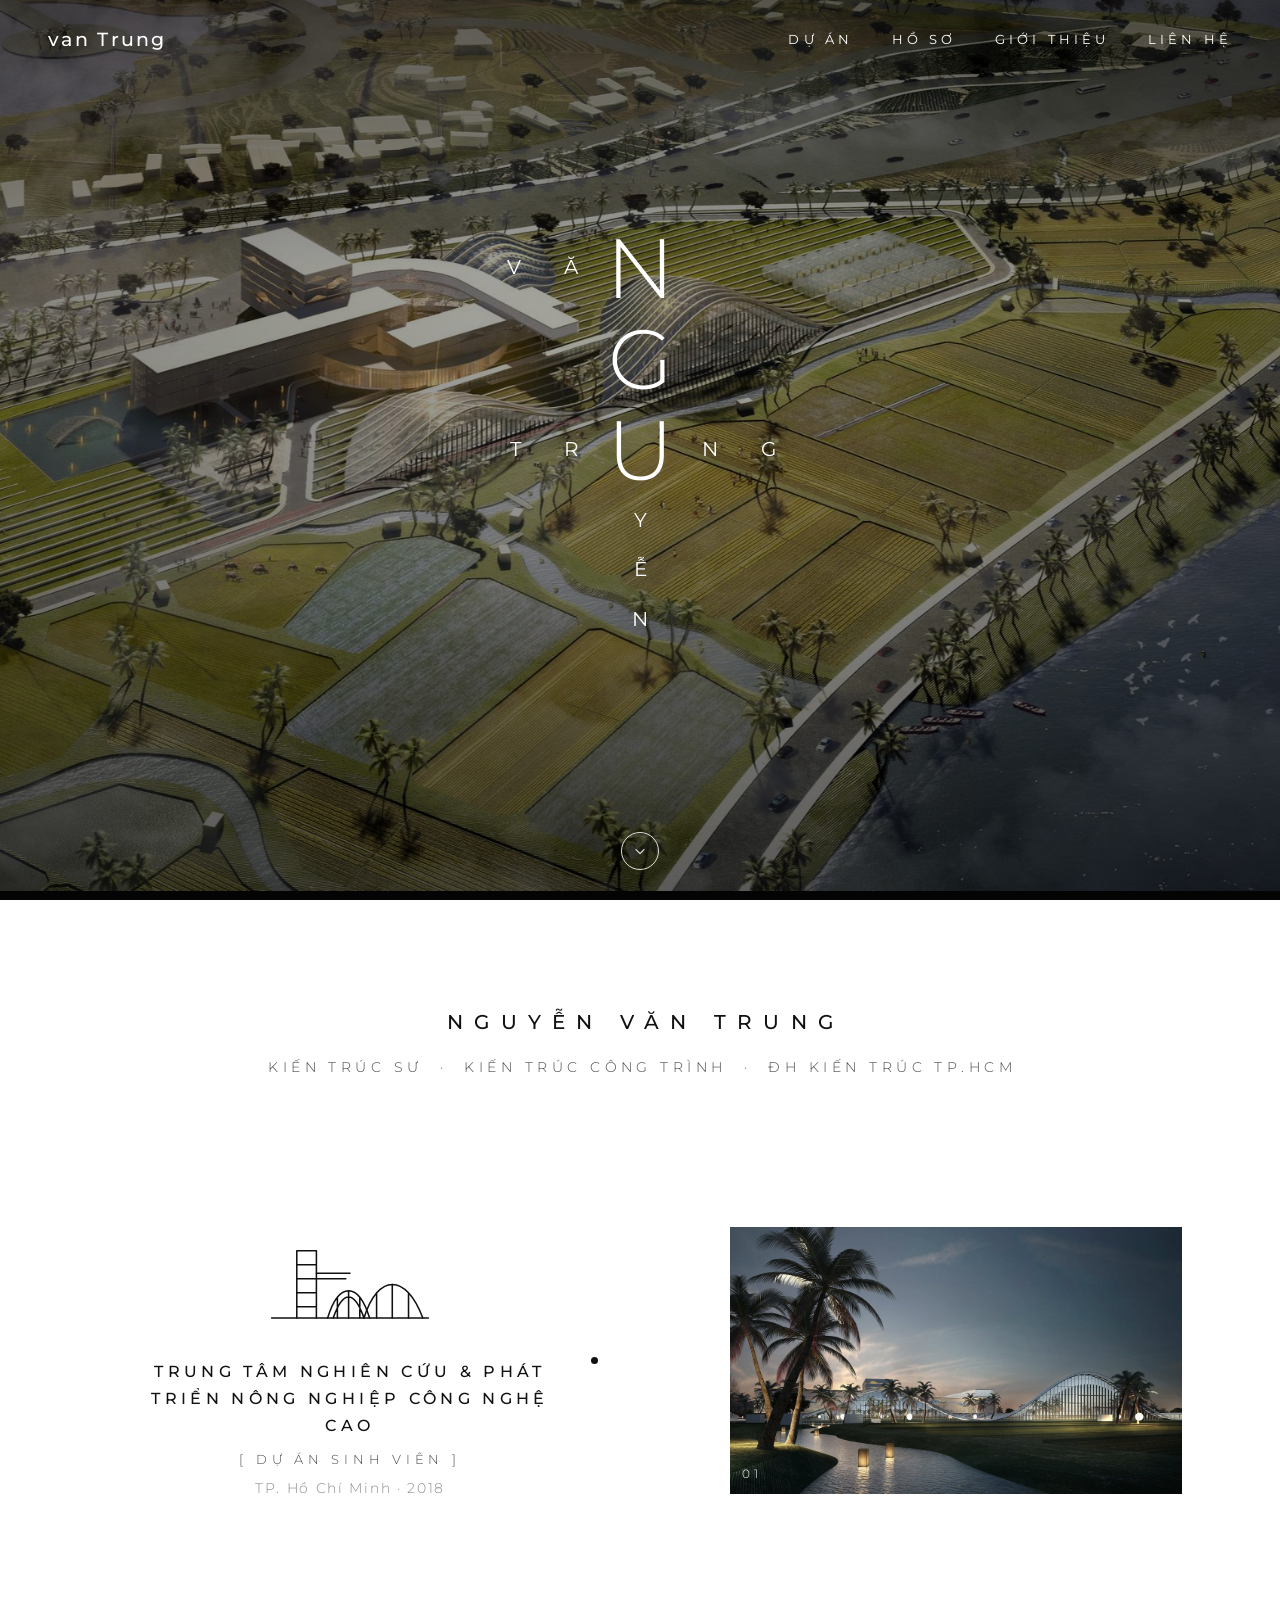
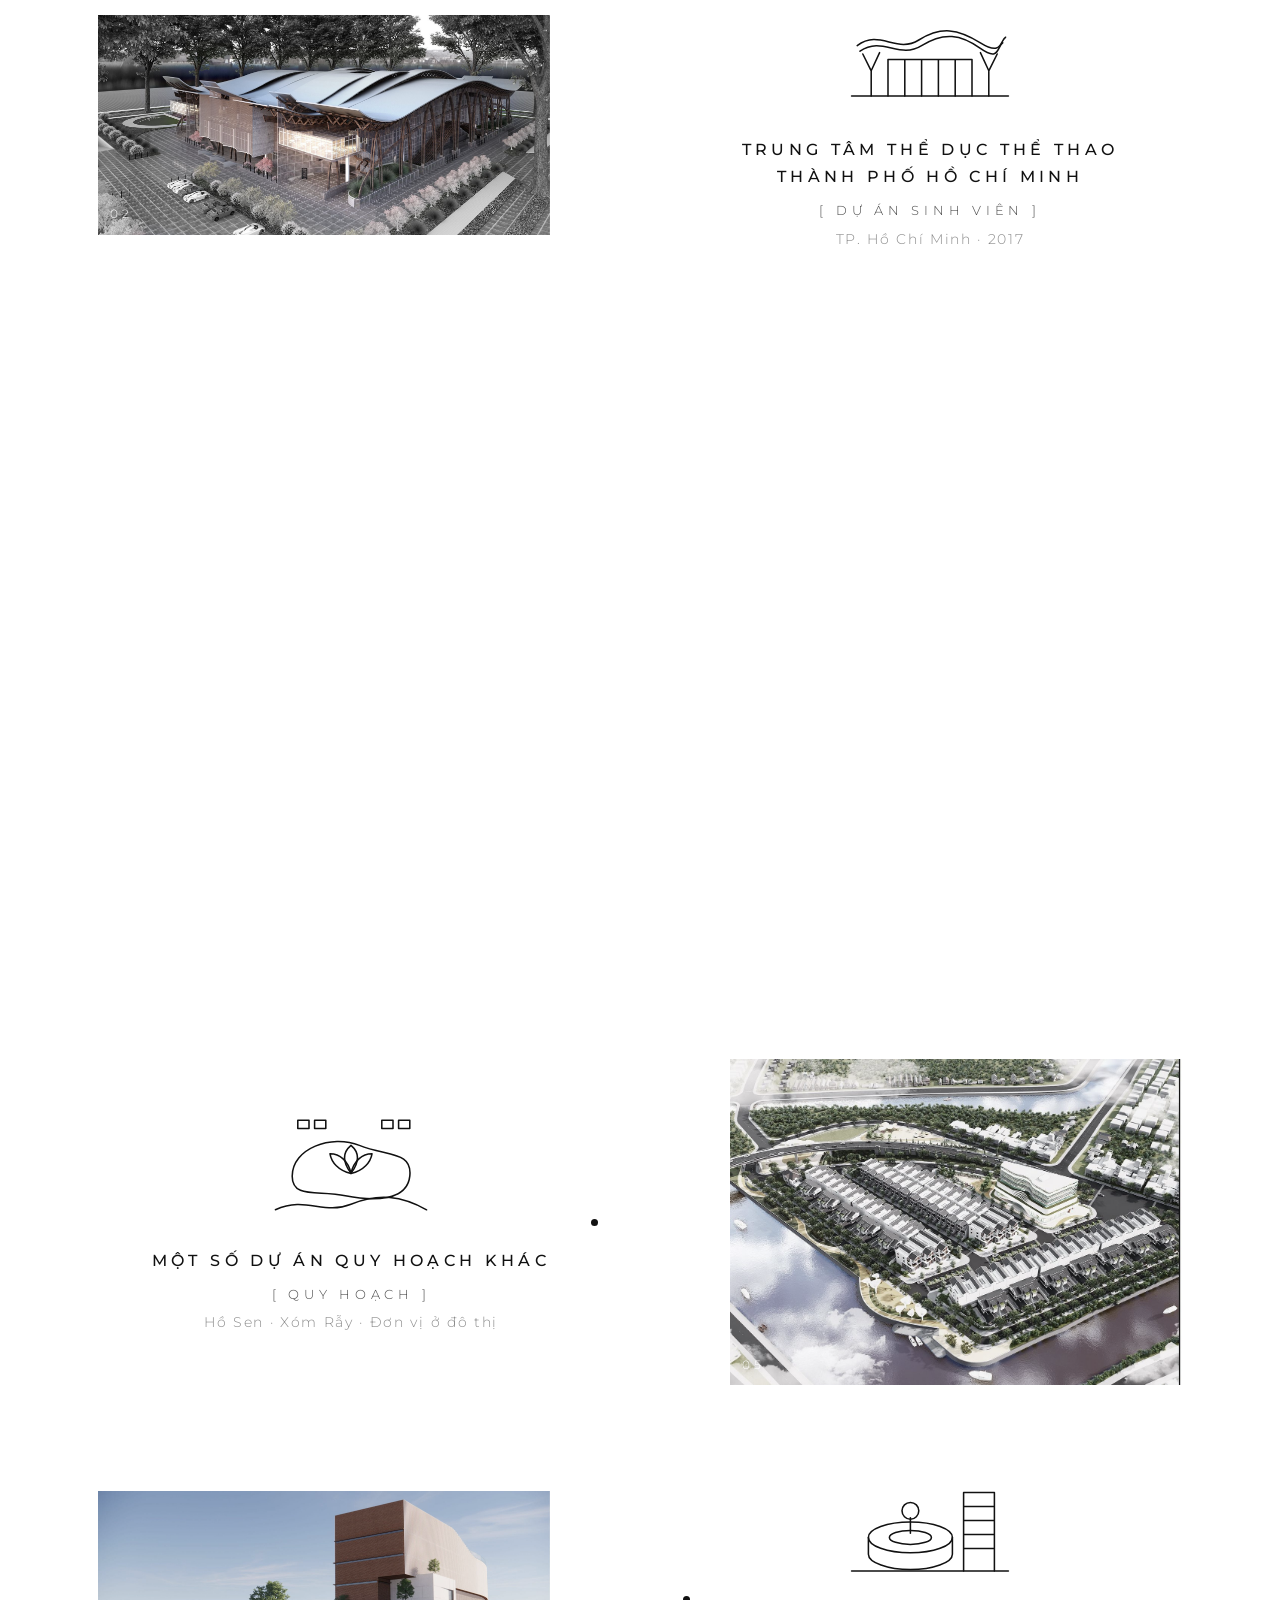
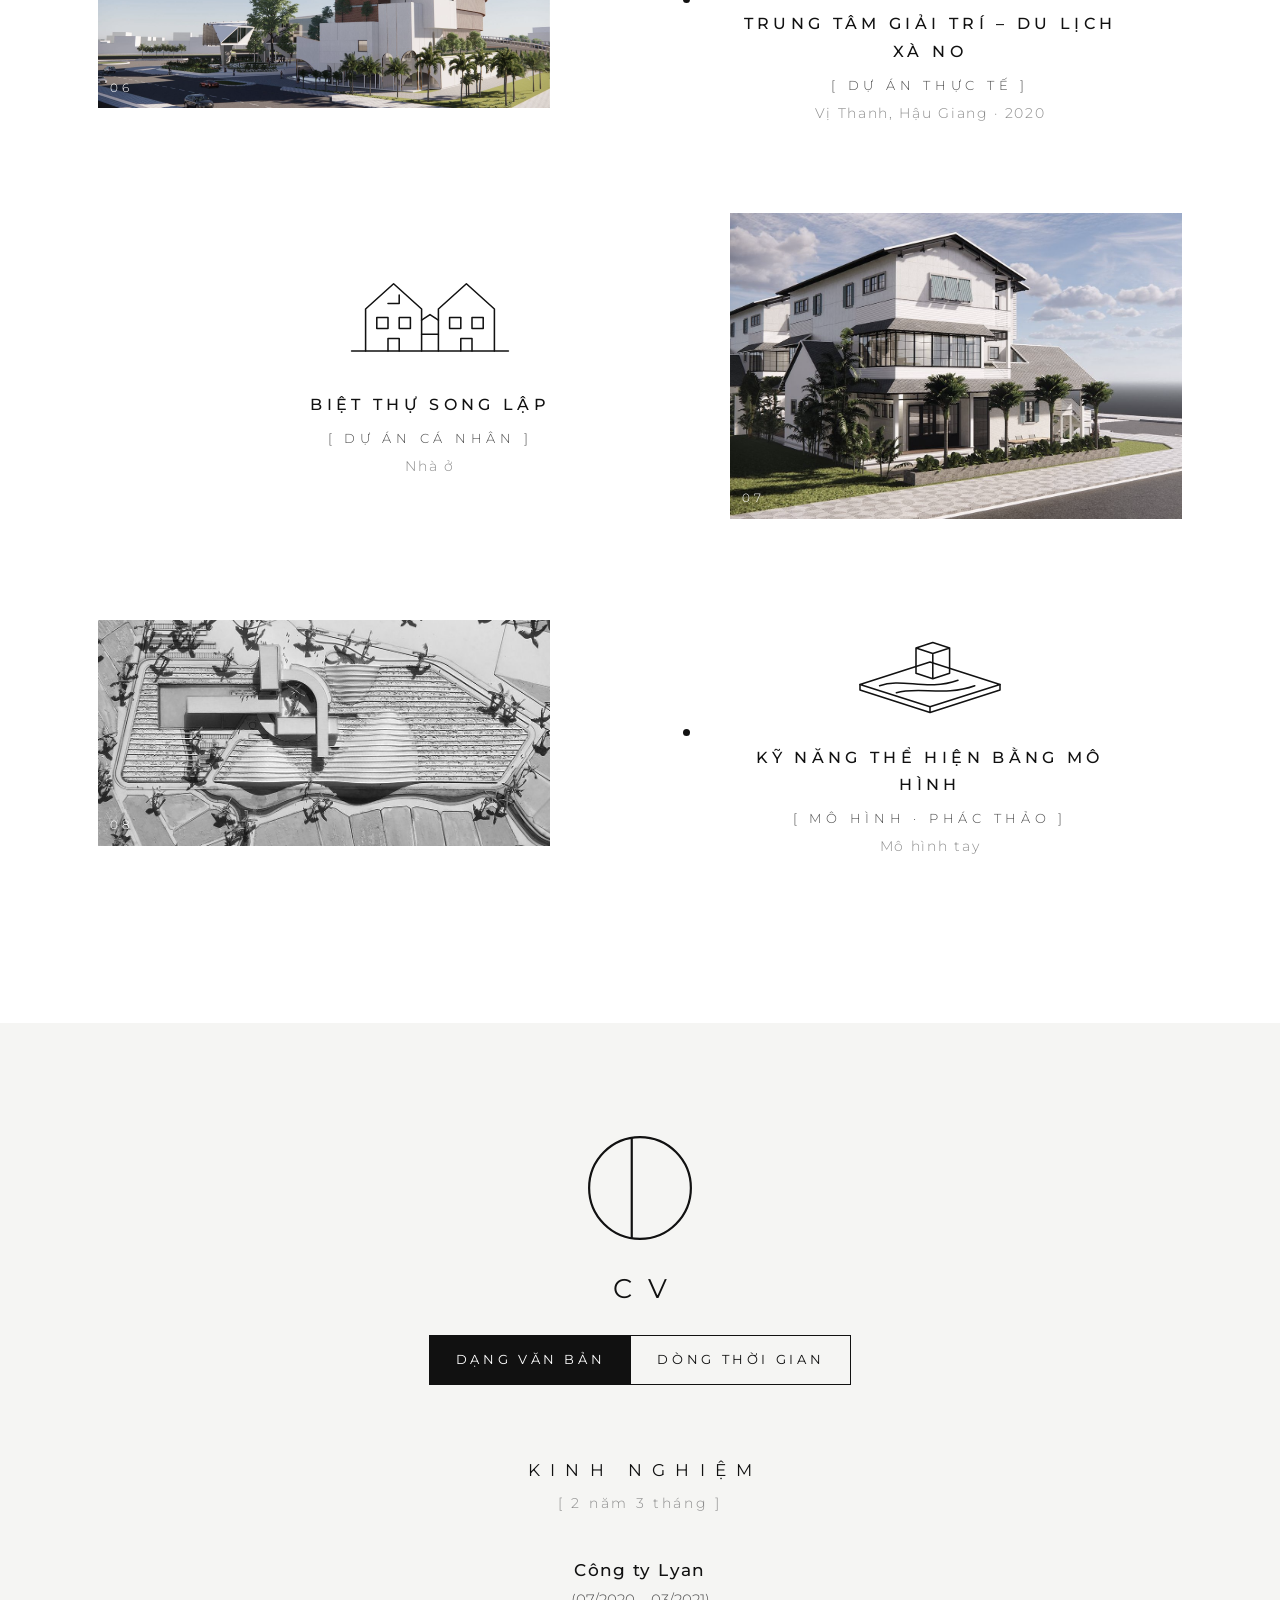
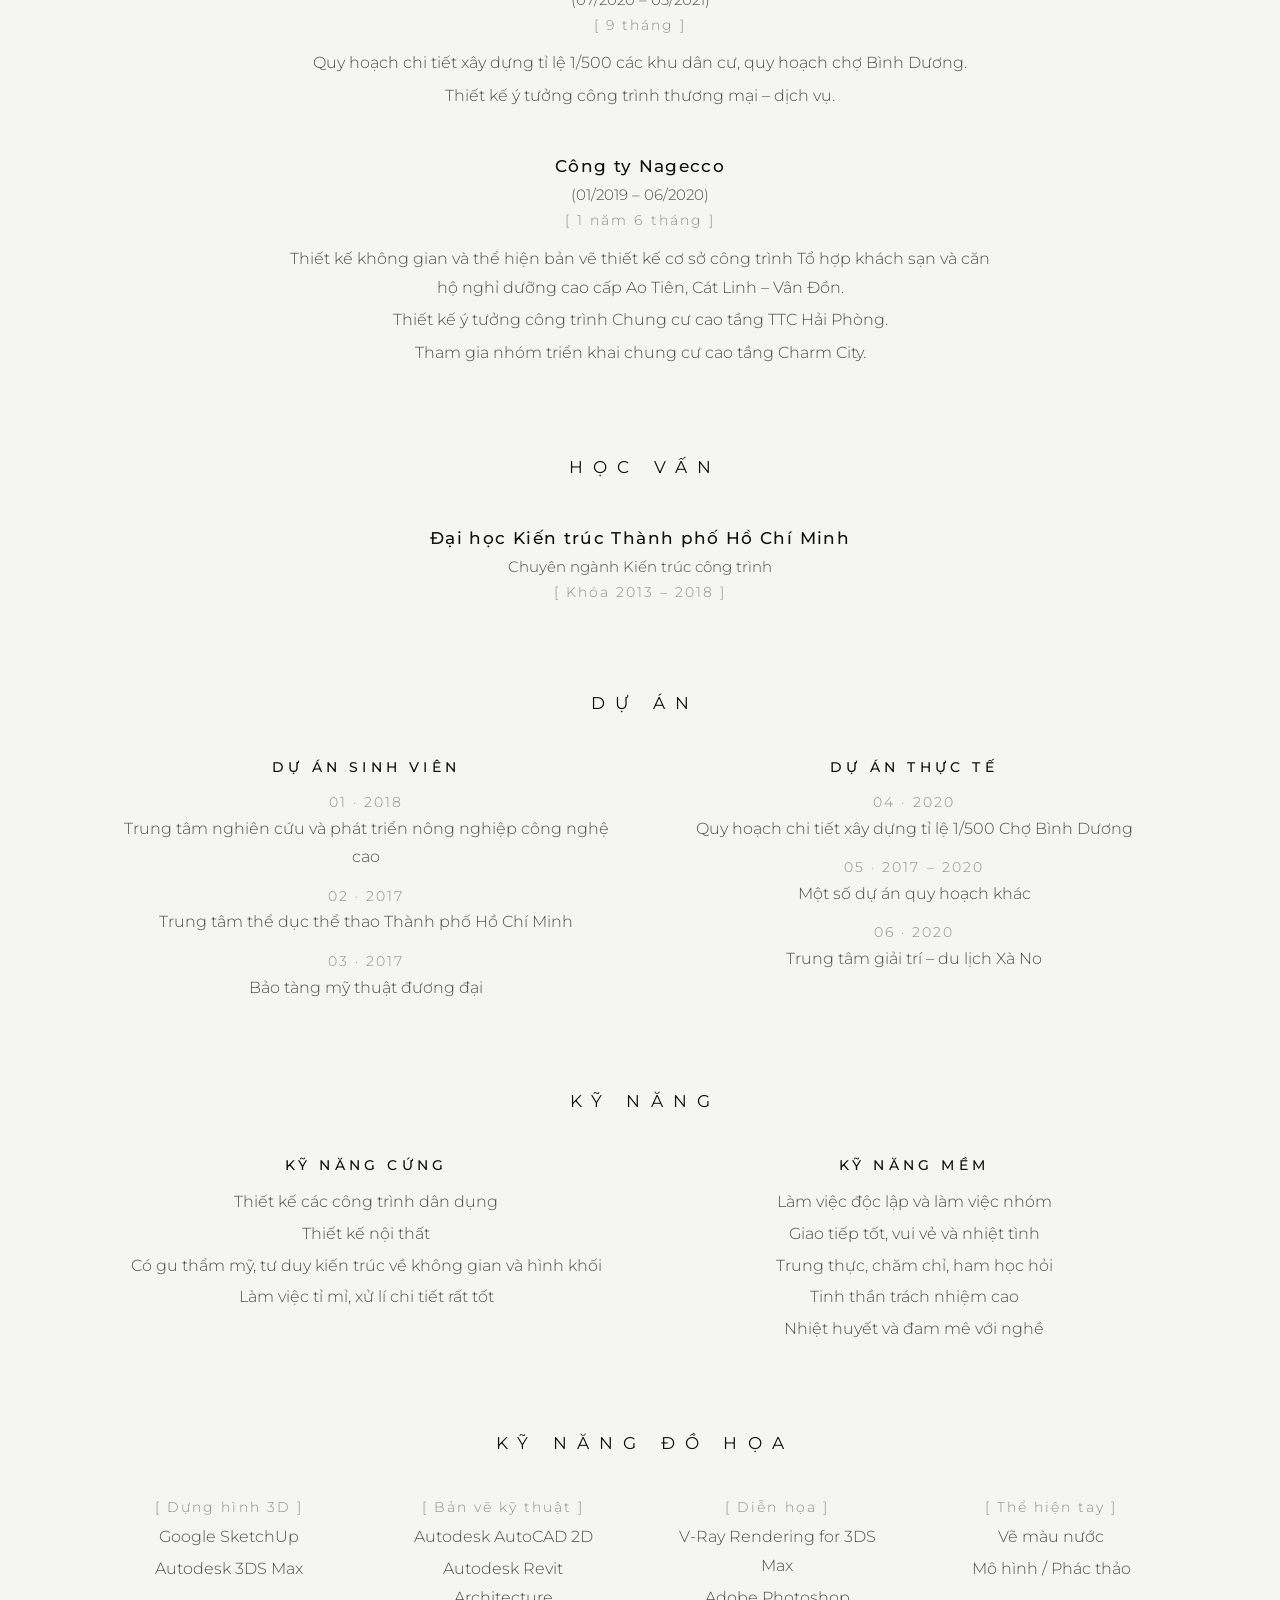
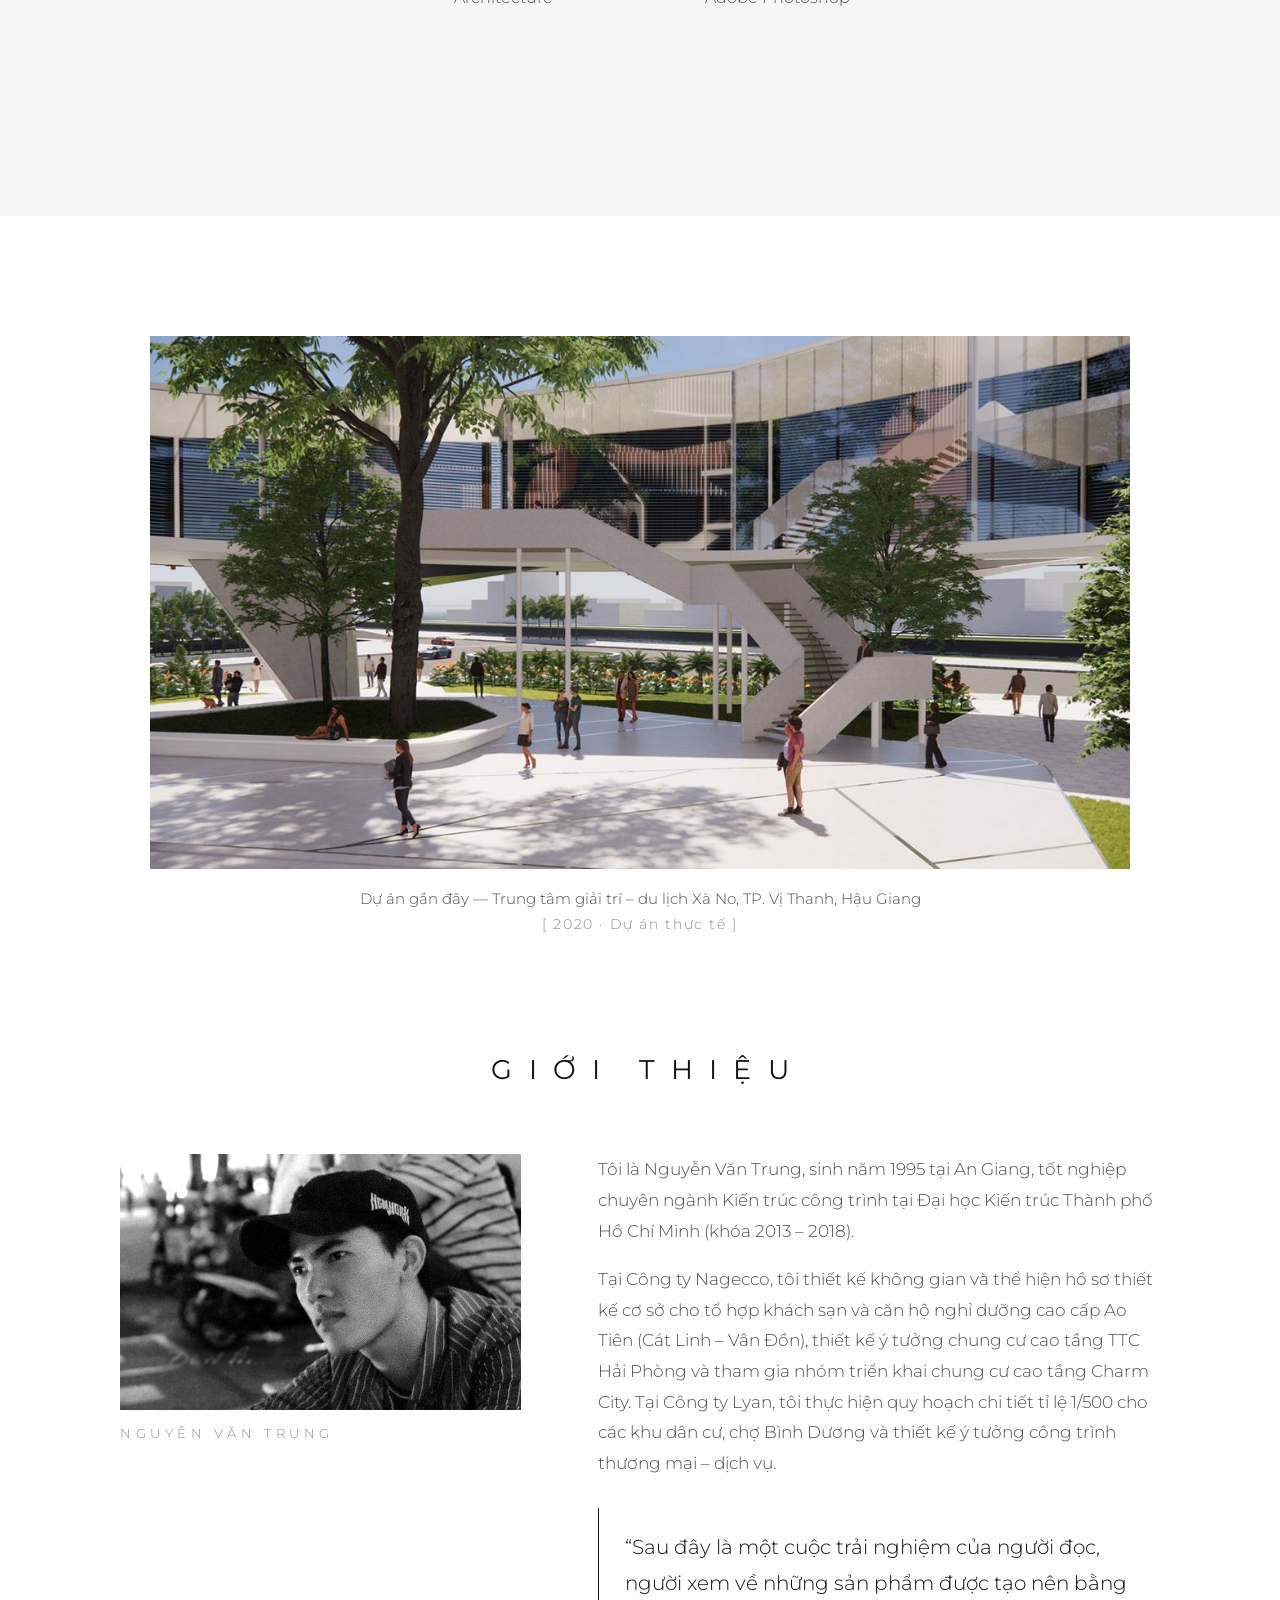
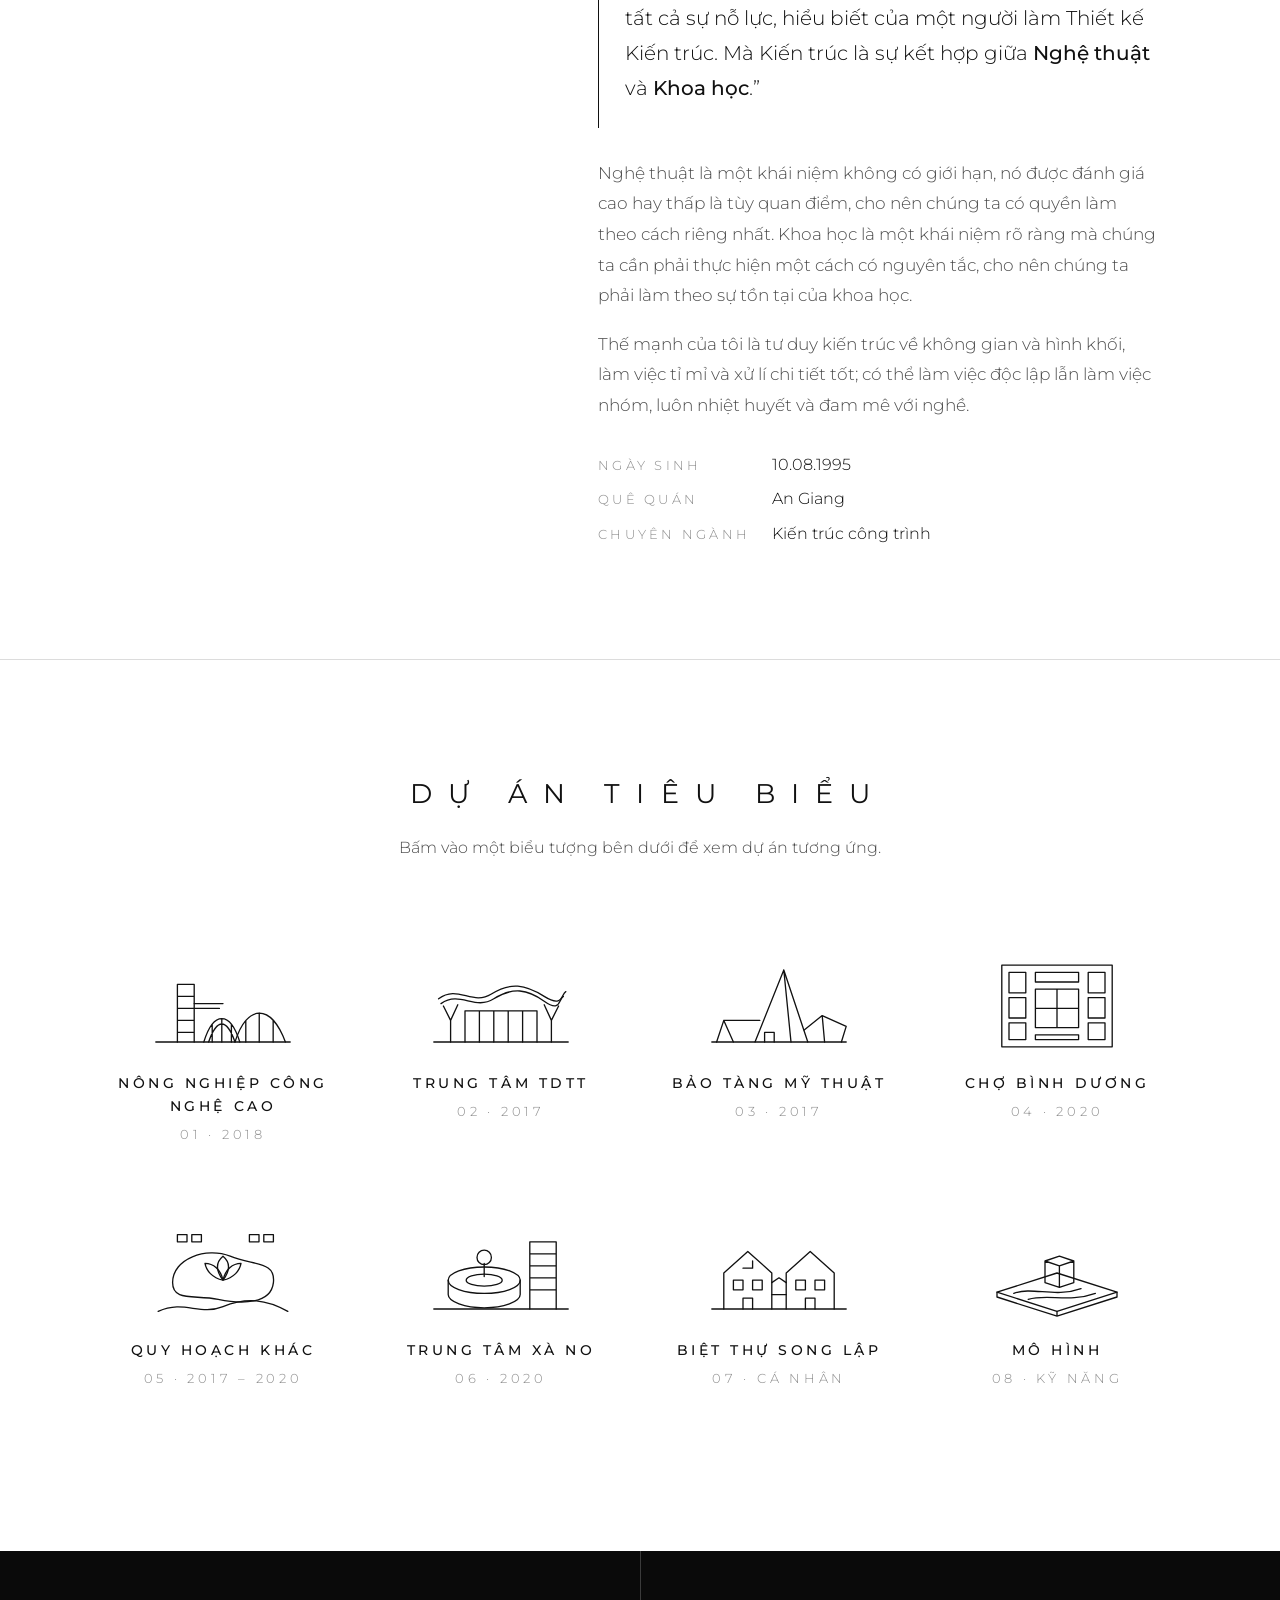
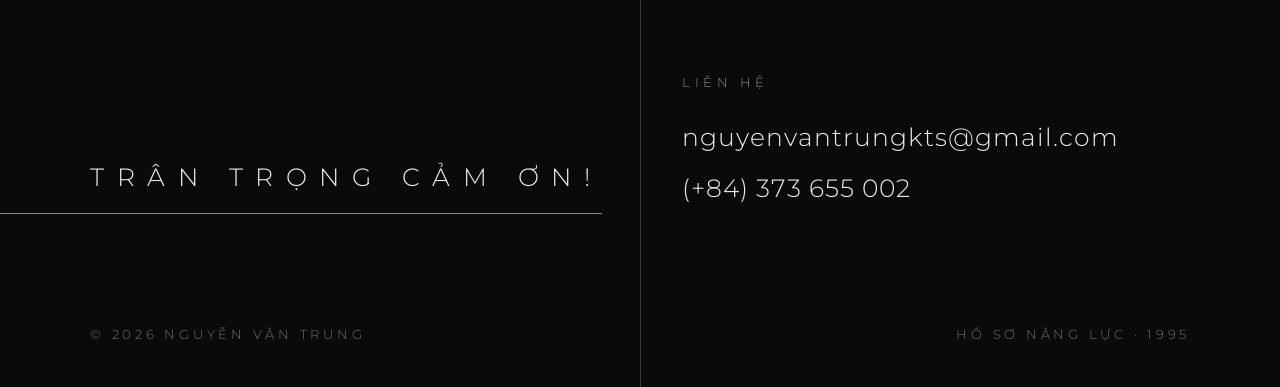
==== index.html @ 75916cd3 "Website hồ sơ năng lực KTS Nguyễn Văn Trung Trang chủ (bố cục theo hamish-mcandrew.com) và trang Dự " ====
<!doctype html>
<html lang="vi">
<head>
<meta charset="utf-8">
<meta name="viewport" content="width=device-width, initial-scale=1">
<title>Nguyễn Văn Trung — Kiến trúc sư</title>
<meta name="description" content="Hồ sơ năng lực của Kiến trúc sư Nguyễn Văn Trung — Đại học Kiến trúc TP. Hồ Chí Minh. Dự án kiến trúc, quy hoạch và nội thất.">
<link rel="icon" href="assets/img/favicon.svg" type="image/svg+xml">
<link rel="preconnect" href="https://fonts.googleapis.com">
<link rel="preconnect" href="https://fonts.gstatic.com" crossorigin>
<link href="https://fonts.googleapis.com/css2?family=Montserrat:wght@200;300;400;500;600&display=swap" rel="stylesheet">
<link rel="stylesheet" href="assets/css/home.css">
</head>
<body>

<!-- ===== Bộ biểu tượng nét mảnh cho từng dự án ===== -->
<svg width="0" height="0" style="position:absolute" aria-hidden="true">
  <defs>
    <symbol id="mark" viewBox="0 0 40 40"><circle cx="20" cy="20" r="18.5"/><path d="M17 1.5V38.5"/></symbol>

    <!-- 01 Trung tâm nghiên cứu nông nghiệp CNC: khối tháp + nhà kính mái vòm -->
    <symbol id="ic-01" viewBox="0 0 120 80" fill="none" stroke="currentColor" stroke-width="1.1" stroke-linecap="round" stroke-linejoin="round">
      <path d="M4 70H116"/>
      <path d="M22 70V22H36V70M22 32H36M22 42H36M22 52H36M22 62H36"/>
      <path d="M36 38H60M36 42H57"/>
      <path d="M44 70C52 44 66 44 74 70M48 70C55 50 63 50 70 70M51 55.4V70M59 50.5V70M67 55.4V70"/>
      <path d="M70 70C80 38 100 38 112 70M79 52V70M90.2 46V70M101.8 52V70"/>
    </symbol>

    <!-- 02 Trung tâm TDTT: mái sóng trên cột dạng cây -->
    <symbol id="ic-02" viewBox="0 0 120 80" fill="none" stroke="currentColor" stroke-width="1.1" stroke-linecap="round" stroke-linejoin="round">
      <path d="M4 70H116"/>
      <path d="M8 34C24 22 36 40 52 30S80 22 96 32 110 30 114 28"/>
      <path d="M10 38C26 27 38 44 54 34S82 26 96 36 108 34 112 32"/>
      <path d="M30 70V44H90V70M42 44V70M54 44V70M66 44V70M78 44V70"/>
      <path d="M18 70V52L12 40M18 52L24 39M102 70V52L96 39M102 52L108 40"/>
    </symbol>

    <!-- 03 Bảo tàng mỹ thuật đương đại: cánh buồm bê tông -->
    <symbol id="ic-03" viewBox="0 0 120 80" fill="none" stroke="currentColor" stroke-width="1.1" stroke-linecap="round" stroke-linejoin="round">
      <path d="M4 70H116"/>
      <path d="M40 70L64 10L84 70M64 10L70 70"/>
      <path d="M8 70L14 52H44M14 52L22 70"/>
      <path d="M81 60L96 48L116 57L112 70M96 48L98 70"/>
      <path d="M48 70V62H56V70"/>
    </symbol>

    <!-- 04 Quy hoạch chợ Bình Dương: mặt bằng ô lưới -->
    <symbol id="ic-04" viewBox="0 0 120 80" fill="none" stroke="currentColor" stroke-width="1.1" stroke-linecap="round" stroke-linejoin="round">
      <path d="M14 6H106V74H14Z"/>
      <path d="M42 26H78V58H42ZM60 26V58M42 42H78"/>
      <path d="M20 12H34V29H20ZM20 33H34V50H20ZM20 54H34V68H20Z"/>
      <path d="M86 12H100V29H86ZM86 33H100V50H86ZM86 54H100V68H86Z"/>
      <path d="M42 12H78V20H42ZM42 64H78V68H42Z"/>
    </symbol>

    <!-- 05 Quy hoạch khác: hồ sen & cánh sen -->
    <symbol id="ic-05" viewBox="0 0 120 80" fill="none" stroke="currentColor" stroke-width="1.1" stroke-linecap="round" stroke-linejoin="round">
      <path d="M18 48C18 28 46 18 66 26S104 30 102 48 76 66 56 62 18 64 18 48Z"/>
      <path d="M60 46C54 38 54 31 60 26C66 31 66 38 60 46Z"/>
      <path d="M60 46C51 44 46 38 45 32C52 32 58 37 60 46ZM60 46C69 44 74 38 75 32C68 32 62 37 60 46Z"/>
      <path d="M6 72C28 62 40 76 60 68S96 62 114 72"/>
      <path d="M22 8H30V14H22ZM34 8H42V14H34ZM82 8H90V14H82ZM94 8H102V14H94Z"/>
    </symbol>

    <!-- 06 Trung tâm giải trí Xà No: khối vòng tròn + tháp điểm nhấn -->
    <symbol id="ic-06" viewBox="0 0 120 80" fill="none" stroke="currentColor" stroke-width="1.1" stroke-linecap="round" stroke-linejoin="round">
      <path d="M4 70H116"/>
      <ellipse cx="46" cy="46" rx="30" ry="11"/>
      <path d="M16 46V58C16 64 30 69 46 69S76 64 76 58V46"/>
      <ellipse cx="46" cy="46" rx="15" ry="5"/>
      <path d="M46 43V32"/><circle cx="46" cy="27" r="6"/>
      <path d="M84 70V14H106V70M84 24H106M84 34H106M84 44H106M84 54H106"/>
    </symbol>

    <!-- 07 Biệt thự song lập -->
    <symbol id="ic-07" viewBox="0 0 120 80" fill="none" stroke="currentColor" stroke-width="1.1" stroke-linecap="round" stroke-linejoin="round">
      <path d="M4 70H116"/>
      <path d="M14 70V40L34 22L54 40V70M66 70V40L86 22L106 40V70"/>
      <path d="M54 48L60 44L66 48M54 58H66"/>
      <path d="M22 46H30V54H22ZM38 46H46V54H38ZM74 46H82V54H74ZM90 46H98V54H90Z"/>
      <path d="M30 70V61H38V70M82 70V61H90V70"/>
      <path d="M30 36H38V30"/>
    </symbol>

    <!-- 08 Mô hình -->
    <symbol id="ic-08" viewBox="0 0 120 80" fill="none" stroke="currentColor" stroke-width="1.1" stroke-linecap="round" stroke-linejoin="round">
      <path d="M10 56L60 40L110 56L60 72Z"/>
      <path d="M10 56V60L60 76L110 60V56M60 72V76"/>
      <path d="M24 57C40 51 58 61 80 53M36 62C52 57 70 65 92 57"/>
      <path d="M50 30L62 26L74 30L62 34ZM50 30V48L62 52V34M74 30V48L62 52"/>
    </symbol>
  </defs>
</svg>

<!-- ===== Điều hướng ===== -->
<header class="nav" id="nav">
  <a class="brand" href="#top" aria-label="van Trung — về đầu trang">van Trung</a>
  <button class="menu-btn" id="menuBtn" aria-expanded="false" aria-controls="navList">Menu</button>
  <ul id="navList">
    <li><a href="du-an.html">Dự án</a></li>
    <li><a href="#cv">Hồ sơ</a></li>
    <li><a href="#gioi-thieu">Giới thiệu</a></li>
    <li><a href="#lien-he">Liên hệ</a></li>
  </ul>
</header>

<main id="top">

  <!-- ===== HERO ===== -->
  <section class="hero" aria-label="Nguyễn Văn Trung">
    <div class="slides" id="slides">
      <img class="slide on" src="assets/img/hero-aerial.jpg" alt="Phối cảnh tổng thể Trung tâm nghiên cứu nông nghiệp công nghệ cao" width="2200" height="1099">
      <img class="slide" src="assets/img/p1-river.jpg" alt="" width="1200" height="711" loading="lazy">
      <img class="slide" src="assets/img/p3-exterior.jpg" alt="" width="1800" height="1011" loading="lazy">
      <img class="slide" src="assets/img/p6-persp.jpg" alt="" width="1800" height="867" loading="lazy">
      <img class="slide" src="assets/img/p2-main.jpg" alt="" width="1800" height="874" loading="lazy">
    </div>

    <h2 class="sr">Nguyễn Văn Trung</h2>
    <div class="xword" aria-hidden="true">
      <div class="xr big"><span class="l"><i style="--d:.9s">V</i> <i style="--d:1s">Ă</i></span><span class="c"><i style="--d:.2s">N</i></span><span class="r"></span></div>
      <div class="xr big"><span class="l"></span><span class="c"><i style="--d:.35s">G</i></span><span class="r"></span></div>
      <div class="xr big"><span class="l"><i style="--d:1.15s">T</i> <i style="--d:1.25s">R</i></span><span class="c"><i style="--d:.5s">U</i></span><span class="r"><i style="--d:1.35s">N</i> <i style="--d:1.45s">G</i></span></div>
      <div class="xr sm"><span class="l"></span><span class="c"><i style="--d:.65s">Y</i></span><span class="r"></span></div>
      <div class="xr sm"><span class="l"></span><span class="c"><i style="--d:.75s">Ễ</i></span><span class="r"></span></div>
      <div class="xr sm"><span class="l"></span><span class="c"><i style="--d:.85s">N</i></span><span class="r"></span></div>
    </div>

    <a class="scroll-cue" href="#intro" aria-label="Cuộn xuống">
      <svg viewBox="0 0 16 16"><path d="M3 6l5 5 5-5"/></svg>
    </a>
  </section>

  <!-- ===== Tên & chuyên môn ===== -->
  <section class="intro" id="intro">
    <h1 class="rv">Nguyễn Văn Trung</h1>
    <p class="rv">Kiến trúc sư &nbsp;·&nbsp; Kiến trúc công trình &nbsp;·&nbsp; ĐH Kiến trúc TP.HCM</p>
  </section>

  <!-- ===== Dự án: dải zig-zag ===== -->
  <section class="works" id="works" aria-label="Dự án">
    <svg class="spine" id="spine" aria-hidden="true">
      <defs>
        <mask id="spineMask" maskUnits="userSpaceOnUse" x="0" y="0" width="100%" height="100%">
          <path id="spineReveal" fill="none" stroke="#fff" stroke-width="6"/>
        </mask>
      </defs>
      <path class="trail" id="spineTrail" mask="url(#spineMask)"/>
      <g id="spineLinks"></g>
    </svg>

    <article class="entry">
      <a class="info rv" href="du-an.html#du-an-01">
        <svg class="ic" viewBox="0 0 120 80"><use href="#ic-01"/></svg>
        <h3>Trung tâm nghiên cứu &amp; phát triển nông nghiệp công nghệ cao</h3>
        <p class="cat">[ Dự án sinh viên ]</p>
        <p class="yr">TP. Hồ Chí Minh · 2018</p>
      </a>
      <span class="node"></span>
      <a class="pic rv" href="du-an.html#du-an-01" tabindex="-1"><img src="assets/img/p1-river.jpg" alt="Trung tâm nghiên cứu nông nghiệp công nghệ cao lúc hoàng hôn" width="1200" height="711" loading="lazy"><span class="no">01</span></a>
    </article>

    <article class="entry flip">
      <a class="info rv" href="du-an.html#du-an-02">
        <svg class="ic" viewBox="0 0 120 80"><use href="#ic-02"/></svg>
        <h3>Trung tâm thể dục thể thao Thành phố Hồ Chí Minh</h3>
        <p class="cat">[ Dự án sinh viên ]</p>
        <p class="yr">TP. Hồ Chí Minh · 2017</p>
      </a>
      <span class="node"></span>
      <a class="pic rv" href="du-an.html#du-an-02" tabindex="-1"><img src="assets/img/p2-main.jpg" alt="Phối cảnh Trung tâm thể dục thể thao" width="1800" height="874" loading="lazy"><span class="no">02</span></a>
    </article>

    <article class="entry">
      <a class="info rv" href="du-an.html#du-an-03">
        <svg class="ic" viewBox="0 0 120 80"><use href="#ic-03"/></svg>
        <h3>Bảo tàng mỹ thuật đương đại</h3>
        <p class="cat">[ Dự án sinh viên ]</p>
        <p class="yr">TP. Hồ Chí Minh · 2017</p>
      </a>
      <span class="node"></span>
      <a class="pic rv" href="du-an.html#du-an-03" tabindex="-1"><img src="assets/img/p3-exterior.jpg" alt="Bảo tàng mỹ thuật đương đại — khối bê tông" width="1800" height="1011" loading="lazy"><span class="no">03</span></a>
    </article>

    <article class="entry flip">
      <a class="info rv" href="du-an.html#du-an-04">
        <svg class="ic" viewBox="0 0 120 80"><use href="#ic-04"/></svg>
        <h3>Quy hoạch chi tiết 1/500 Chợ Bình Dương</h3>
        <p class="cat">[ Dự án thực tế ]</p>
        <p class="yr">Phù Mỹ, Bình Định · 2020</p>
      </a>
      <span class="node"></span>
      <a class="pic rv" href="du-an.html#du-an-04" tabindex="-1"><img src="assets/img/p4-aerial.jpg" alt="Phối cảnh Chợ Bình Dương" width="703" height="347" loading="lazy"><span class="no">04</span></a>
    </article>

    <article class="entry">
      <a class="info rv" href="du-an.html#du-an-05">
        <svg class="ic" viewBox="0 0 120 80"><use href="#ic-05"/></svg>
        <h3>Một số dự án quy hoạch khác</h3>
        <p class="cat">[ Quy hoạch ]</p>
        <p class="yr">Hồ Sen · Xóm Rẫy · Đơn vị ở đô thị</p>
      </a>
      <span class="node"></span>
      <a class="pic rv" href="du-an.html#du-an-05" tabindex="-1"><img src="assets/img/p5b-render.jpg" alt="Phối cảnh khu dân cư Xóm Rẫy" width="1200" height="867" loading="lazy"><span class="no">05</span></a>
    </article>

    <article class="entry flip">
      <a class="info rv" href="du-an.html#du-an-06">
        <svg class="ic" viewBox="0 0 120 80"><use href="#ic-06"/></svg>
        <h3>Trung tâm giải trí – du lịch Xà No</h3>
        <p class="cat">[ Dự án thực tế ]</p>
        <p class="yr">Vị Thanh, Hậu Giang · 2020</p>
      </a>
      <span class="node"></span>
      <a class="pic rv" href="du-an.html#du-an-06" tabindex="-1"><img src="assets/img/p6-persp.jpg" alt="Phối cảnh Trung tâm giải trí Xà No" width="1800" height="867" loading="lazy"><span class="no">06</span></a>
    </article>

    <article class="entry">
      <a class="info rv" href="du-an.html#du-an-07">
        <svg class="ic" viewBox="0 0 120 80"><use href="#ic-07"/></svg>
        <h3>Biệt thự song lập</h3>
        <p class="cat">[ Dự án cá nhân ]</p>
        <p class="yr">Nhà ở</p>
      </a>
      <span class="node"></span>
      <a class="pic rv" href="du-an.html#du-an-07" tabindex="-1"><img src="assets/img/v-villa.jpg" alt="Phối cảnh biệt thự song lập" width="1186" height="801" loading="lazy"><span class="no">07</span></a>
    </article>

    <article class="entry flip">
      <a class="info rv" href="du-an.html#du-an-08">
        <svg class="ic" viewBox="0 0 120 80"><use href="#ic-08"/></svg>
        <h3>Kỹ năng thể hiện bằng mô hình</h3>
        <p class="cat">[ Mô hình · Phác thảo ]</p>
        <p class="yr">Mô hình tay</p>
      </a>
      <span class="node"></span>
      <a class="pic rv" href="du-an.html#du-an-08" tabindex="-1"><img src="assets/img/m-model2.jpg" alt="Mô hình trắng của dự án" width="1000" height="501" loading="lazy"><span class="no">08</span></a>
    </article>
  </section>

  <!-- ===== CV ===== -->
  <section class="cv" id="cv">
    <div class="cv-head">
      <svg class="mark rv" viewBox="0 0 40 40" aria-hidden="true"><use href="#mark"/></svg>
      <h2 class="h-sp rv">CV</h2>
      <div class="toggle rv" role="tablist" aria-label="Chế độ xem CV">
        <button role="tab" id="tab-text" aria-selected="true" aria-controls="view-text" data-view="text">Dạng văn bản</button>
        <button role="tab" id="tab-time" aria-selected="false" aria-controls="view-time" data-view="time">Dòng thời gian</button>
      </div>
    </div>

    <!-- Dạng văn bản -->
    <div class="cv-body" id="view-text" role="tabpanel" aria-labelledby="tab-text">
      <div class="cv-block rv">
        <h3>Kinh nghiệm</h3>
        <p class="dur">[ 2 năm 3 tháng ]</p>

        <div class="job">
          <h4>Công ty Lyan</h4>
          <p class="when">(07/2020 – 03/2021)</p>
          <p class="dur">[ 9 tháng ]</p>
          <ul>
            <li>Quy hoạch chi tiết xây dựng tỉ lệ 1/500 các khu dân cư, quy hoạch chợ Bình Dương.</li>
            <li>Thiết kế ý tưởng công trình thương mại – dịch vụ.</li>
          </ul>
        </div>

        <div class="job">
          <h4>Công ty Nagecco</h4>
          <p class="when">(01/2019 – 06/2020)</p>
          <p class="dur">[ 1 năm 6 tháng ]</p>
          <ul>
            <li>Thiết kế không gian và thể hiện bản vẽ thiết kế cơ sở công trình Tổ hợp khách sạn và căn hộ nghỉ dưỡng cao cấp Ao Tiên, Cát Linh – Vân Đồn.</li>
            <li>Thiết kế ý tưởng công trình Chung cư cao tầng TTC Hải Phòng.</li>
            <li>Tham gia nhóm triển khai chung cư cao tầng Charm City.</li>
          </ul>
        </div>
      </div>

      <div class="cv-block rv">
        <h3>Học vấn</h3>
        <div class="job">
          <h4>Đại học Kiến trúc Thành phố Hồ Chí Minh</h4>
          <p class="when">Chuyên ngành Kiến trúc công trình</p>
          <p class="dur">[ Khóa 2013 – 2018 ]</p>
        </div>
      </div>

      <div class="cv-block rv">
        <h3>Dự án</h3>
        <div class="cols">
          <div>
            <h4>Dự án sinh viên</h4>
            <ul>
              <li><span class="yr-tag">01 · 2018</span>Trung tâm nghiên cứu và phát triển nông nghiệp công nghệ cao</li>
              <li><span class="yr-tag">02 · 2017</span>Trung tâm thể dục thể thao Thành phố Hồ Chí Minh</li>
              <li><span class="yr-tag">03 · 2017</span>Bảo tàng mỹ thuật đương đại</li>
            </ul>
          </div>
          <div>
            <h4>Dự án thực tế</h4>
            <ul>
              <li><span class="yr-tag">04 · 2020</span>Quy hoạch chi tiết xây dựng tỉ lệ 1/500 Chợ Bình Dương</li>
              <li><span class="yr-tag">05 · 2017 – 2020</span>Một số dự án quy hoạch khác</li>
              <li><span class="yr-tag">06 · 2020</span>Trung tâm giải trí – du lịch Xà No</li>
            </ul>
          </div>
        </div>
      </div>

      <div class="cv-block rv">
        <h3>Kỹ năng</h3>
        <div class="cols">
          <div>
            <h4>Kỹ năng cứng</h4>
            <ul class="tight">
              <li>Thiết kế các công trình dân dụng</li>
              <li>Thiết kế nội thất</li>
              <li>Có gu thẩm mỹ, tư duy kiến trúc về không gian và hình khối</li>
              <li>Làm việc tỉ mỉ, xử lí chi tiết rất tốt</li>
            </ul>
          </div>
          <div>
            <h4>Kỹ năng mềm</h4>
            <ul class="tight">
              <li>Làm việc độc lập và làm việc nhóm</li>
              <li>Giao tiếp tốt, vui vẻ và nhiệt tình</li>
              <li>Trung thực, chăm chỉ, ham học hỏi</li>
              <li>Tinh thần trách nhiệm cao</li>
              <li>Nhiệt huyết và đam mê với nghề</li>
            </ul>
          </div>
        </div>
      </div>

      <div class="cv-block rv">
        <h3>Kỹ năng đồ họa</h3>
        <div class="cols" style="--n:4">
          <div><p class="grp">[ Dựng hình 3D ]</p><ul class="tight"><li>Google SketchUp</li><li>Autodesk 3DS Max</li></ul></div>
          <div><p class="grp">[ Bản vẽ kỹ thuật ]</p><ul class="tight"><li>Autodesk AutoCAD 2D</li><li>Autodesk Revit Architecture</li></ul></div>
          <div><p class="grp">[ Diễn họa ]</p><ul class="tight"><li>V-Ray Rendering for 3DS Max</li><li>Adobe Photoshop</li></ul></div>
          <div><p class="grp">[ Thể hiện tay ]</p><ul class="tight"><li>Vẽ màu nước</li><li>Mô hình / Phác thảo</li></ul></div>
        </div>
      </div>
    </div>

    <!-- Dòng thời gian -->
    <div id="view-time" role="tabpanel" aria-labelledby="tab-time" hidden>
      <ol class="tl">
        <li><span class="d">2013</span><div class="b"><h4>Đại học Kiến trúc TP. Hồ Chí Minh</h4><p>Bắt đầu theo học chuyên ngành Kiến trúc công trình.</p></div></li>
        <li><span class="d">2017</span><div class="b"><h4>Dự án sinh viên</h4><p>Trung tâm thể dục thể thao TP.HCM · Bảo tàng mỹ thuật đương đại · Quy hoạch đơn vị ở đô thị.</p></div></li>
        <li><span class="d">2018</span><div class="b"><h4>Tốt nghiệp</h4><p>Dự án Trung tâm nghiên cứu và phát triển nông nghiệp công nghệ cao.</p></div></li>
        <li><span class="d">01 / 2019</span><div class="b"><h4>Công ty Nagecco</h4><p>Tổ hợp khách sạn – căn hộ nghỉ dưỡng Ao Tiên · Chung cư TTC Hải Phòng · Charm City.</p><p class="dur">[ 01/2019 – 06/2020 · 1 năm 6 tháng ]</p></div></li>
        <li><span class="d">2020</span><div class="b"><h4>Dự án thực tế</h4><p>Chợ Bình Dương · Khu văn hóa du lịch Hồ Sen · Khu dân cư Xóm Rẫy · Trung tâm giải trí Xà No.</p></div></li>
        <li><span class="d">07 / 2020</span><div class="b"><h4>Công ty Lyan</h4><p>Quy hoạch chi tiết 1/500 các khu dân cư, chợ Bình Dương · Ý tưởng công trình thương mại – dịch vụ.</p><p class="dur">[ 07/2020 – 03/2021 · 9 tháng ]</p></div></li>
      </ol>
    </div>
  </section>

  <!-- ===== Giới thiệu ===== -->
  <section class="about" id="gioi-thieu">
    <figure class="recent rv">
      <img src="assets/img/p6-plaza.jpg" alt="Quảng trường Trung tâm giải trí – du lịch Xà No" width="1200" height="652" loading="lazy">
      <figcaption>Dự án gần đây — Trung tâm giải trí – du lịch Xà No, TP. Vị Thanh, Hậu Giang
        <span>[ 2020 · Dự án thực tế ]</span></figcaption>
    </figure>

    <h2 class="h-sp rv">Giới thiệu</h2>

    <div class="about-grid">
      <figure class="rv">
        <img src="assets/img/portrait.jpg" alt="Chân dung Nguyễn Văn Trung" width="793" height="505" loading="lazy">
        <figcaption>Nguyễn Văn Trung</figcaption>
      </figure>
      <div class="about-text rv">
        <p>Tôi là Nguyễn Văn Trung, sinh năm 1995 tại An Giang, tốt nghiệp chuyên ngành Kiến trúc công trình tại Đại học Kiến trúc Thành phố Hồ Chí Minh (khóa 2013 – 2018).</p>
        <p>Tại Công ty Nagecco, tôi thiết kế không gian và thể hiện hồ sơ thiết kế cơ sở cho tổ hợp khách sạn và căn hộ nghỉ dưỡng cao cấp Ao Tiên (Cát Linh – Vân Đồn), thiết kế ý tưởng chung cư cao tầng TTC Hải Phòng và tham gia nhóm triển khai chung cư cao tầng Charm City. Tại Công ty Lyan, tôi thực hiện quy hoạch chi tiết tỉ lệ 1/500 cho các khu dân cư, chợ Bình Dương và thiết kế ý tưởng công trình thương mại – dịch vụ.</p>
        <blockquote>“Sau đây là một cuộc trải nghiệm của người đọc, người xem về những sản phẩm được tạo nên bằng tất cả sự nỗ lực, hiểu biết của một người làm Thiết kế Kiến trúc. Mà Kiến trúc là sự kết hợp giữa <b>Nghệ thuật</b> và <b>Khoa học</b>.”</blockquote>
        <p>Nghệ thuật là một khái niệm không có giới hạn, nó được đánh giá cao hay thấp là tùy quan điểm, cho nên chúng ta có quyền làm theo cách riêng nhất. Khoa học là một khái niệm rõ ràng mà chúng ta cần phải thực hiện một cách có nguyên tắc, cho nên chúng ta phải làm theo sự tồn tại của khoa học.</p>
        <p>Thế mạnh của tôi là tư duy kiến trúc về không gian và hình khối, làm việc tỉ mỉ và xử lí chi tiết tốt; có thể làm việc độc lập lẫn làm việc nhóm, luôn nhiệt huyết và đam mê với nghề.</p>
        <dl class="facts">
          <dt>Ngày sinh</dt><dd>10.08.1995</dd>
          <dt>Quê quán</dt><dd>An Giang</dd>
          <dt>Chuyên ngành</dt><dd>Kiến trúc công trình</dd>
        </dl>
      </div>
    </div>
  </section>

  <!-- ===== Dự án tiêu biểu ===== -->
  <section class="featured" id="tieu-bieu">
    <h2 class="h-sp rv">Dự án tiêu biểu</h2>
    <p class="rv">Bấm vào một biểu tượng bên dưới để xem dự án tương ứng.</p>
    <div class="feat-grid">
      <a class="feat rv" href="du-an.html#du-an-01"><svg class="ic" viewBox="0 0 120 80"><use href="#ic-01"/></svg><b>Nông nghiệp công nghệ cao</b><span>01 · 2018</span></a>
      <a class="feat rv" href="du-an.html#du-an-02"><svg class="ic" viewBox="0 0 120 80"><use href="#ic-02"/></svg><b>Trung tâm TDTT</b><span>02 · 2017</span></a>
      <a class="feat rv" href="du-an.html#du-an-03"><svg class="ic" viewBox="0 0 120 80"><use href="#ic-03"/></svg><b>Bảo tàng mỹ thuật</b><span>03 · 2017</span></a>
      <a class="feat rv" href="du-an.html#du-an-04"><svg class="ic" viewBox="0 0 120 80"><use href="#ic-04"/></svg><b>Chợ Bình Dương</b><span>04 · 2020</span></a>
      <a class="feat rv" href="du-an.html#du-an-05"><svg class="ic" viewBox="0 0 120 80"><use href="#ic-05"/></svg><b>Quy hoạch khác</b><span>05 · 2017 – 2020</span></a>
      <a class="feat rv" href="du-an.html#du-an-06"><svg class="ic" viewBox="0 0 120 80"><use href="#ic-06"/></svg><b>Trung tâm Xà No</b><span>06 · 2020</span></a>
      <a class="feat rv" href="du-an.html#du-an-07"><svg class="ic" viewBox="0 0 120 80"><use href="#ic-07"/></svg><b>Biệt thự song lập</b><span>07 · Cá nhân</span></a>
      <a class="feat rv" href="du-an.html#du-an-08"><svg class="ic" viewBox="0 0 120 80"><use href="#ic-08"/></svg><b>Mô hình</b><span>08 · Kỹ năng</span></a>
    </div>
  </section>
</main>

<!-- ===== Liên hệ ===== -->
<footer class="foot" id="lien-he">
  <div class="foot-in">
    <div class="thanks rv">
      <h2>Trân trọng cảm ơn!</h2>
    </div>
    <div class="contact rv">
      <p>Liên hệ</p>
      <a href="mailto:nguyenvantrungkts@gmail.com">nguyenvantrungkts@gmail.com</a>
      <a href="tel:+84373655002">(+84) 373 655 002</a>
    </div>
  </div>
  <div class="copy"><span>© 2026 Nguyễn Văn Trung</span><span>Hồ sơ năng lực · 1995</span></div>
</footer>

<script src="assets/js/home.js"></script>
</body>
</html>
---- assets/css/home.css ----
/* ==========================================================
   Trang chủ — Nguyễn Văn Trung (bố cục theo hamish-mcandrew.com)
   ========================================================== */
:root {
  --ink: #111;
  --ink-2: #4d4d4d;
  --ink-3: #8c8c8c;
  --line: #dcdcdc;
  --bg: #fff;
  --paper: #f5f5f3;
  --black: #0a0a0a;
  --f: "Montserrat", system-ui, -apple-system, "Segoe UI", sans-serif;
  --track: .42em;
  --gutter: clamp(16px, 4vw, 48px);
}

* { box-sizing: border-box; margin: 0; padding: 0; }
html { scroll-behavior: smooth; background: var(--bg); }
body {
  font-family: var(--f);
  font-weight: 300;
  font-size: 16px;
  line-height: 1.8;
  color: var(--ink);
  background: var(--bg);
  -webkit-font-smoothing: antialiased;
  overflow-x: hidden;
}
img { display: block; max-width: 100%; height: auto; }
a { color: inherit; text-decoration: none; }
button { font: inherit; color: inherit; background: none; border: 0; cursor: pointer; }
.sr { position: absolute; width: 1px; height: 1px; overflow: hidden; clip: rect(0 0 0 0); white-space: nowrap; }

.sp { text-transform: uppercase; letter-spacing: var(--track); }
.h-sp {
  font-weight: 400;
  font-size: clamp(20px, 2.1vw, 28px);
  letter-spacing: .6em;
  text-transform: uppercase;
  text-align: center;
  margin-right: -.6em; /* bù khoảng track cuối để căn giữa thật */
}

/* ---------- Brand mark (vòng tròn + đường dọc, lấy từ bìa hồ sơ) ---------- */
.mark { fill: none; stroke: currentColor; stroke-width: 1; }

/* ---------- Thanh điều hướng ---------- */
.nav {
  position: fixed; inset: 0 0 auto 0; z-index: 60;
  display: flex; align-items: center; justify-content: space-between;
  padding: 22px var(--gutter);
  color: #fff;
  transition: background .45s, color .45s, padding .45s, border-color .45s;
  border-bottom: 1px solid transparent;
}
.nav.solid {
  background: rgba(255, 255, 255, .94);
  color: var(--ink);
  padding-block: 12px;
  border-bottom-color: var(--line);
  -webkit-backdrop-filter: blur(8px); backdrop-filter: blur(8px);
}
/* logo chữ "van Trung": giữ đúng chữ thường/hoa như đã đặt */
.brand { display: flex; align-items: center; font-size: clamp(17px, 1.5vw, 21px); font-weight: 500; letter-spacing: .12em; white-space: nowrap; }
.nav ul { display: flex; gap: clamp(18px, 3vw, 44px); list-style: none; }
.nav ul a {
  position: relative; display: inline-block; padding: 4px 0;
  font-size: 13px; font-weight: 400; letter-spacing: .32em; text-transform: uppercase;
}
.nav ul a::after {
  content: ""; position: absolute; left: 0; bottom: 0; height: 1px; width: 0;
  background: currentColor; transition: width .35s ease;
}
.nav ul a:hover::after, .nav ul a:focus-visible::after { width: calc(100% - .32em); }
.menu-btn { display: none; font-size: 13px; letter-spacing: .32em; text-transform: uppercase; padding: 6px 0; }

/* ---------- Hero ---------- */
.hero {
  position: relative; height: 100vh; height: 100svh; min-height: 560px;
  overflow: hidden; background: #0d0d0d; color: #fff;
}
.slides { position: absolute; inset: 0; }
.slide {
  position: absolute; inset: 0; width: 100%; height: 100%;
  object-fit: cover; opacity: 0; transform: scale(1.1);
  transition: opacity 2.2s ease;
}
.slide.on { opacity: 1; animation: kenburns 11s linear forwards; }
@keyframes kenburns { from { transform: scale(1.12) translate3d(0, 0, 0); } to { transform: scale(1) translate3d(0, -1%, 0); } }
.hero::after {
  content: ""; position: absolute; inset: 0; pointer-events: none;
  background:
    radial-gradient(ellipse at center, rgba(0,0,0,.3) 0%, rgba(0,0,0,.5) 100%),
    linear-gradient(180deg, rgba(0,0,0,.35) 0%, rgba(0,0,0,0) 30%, rgba(0,0,0,.35) 100%);
}

/* Tên ghép kiểu ô chữ: NGUYỄN dọc, VĂN & TRUNG ngang */
.xword {
  --cell: clamp(56px, 6.8vw, 100px);
  --side: clamp(110px, 17vw, 270px);
  --big: clamp(56px, 6.6vw, 98px);
  --small: clamp(14px, 1.55vw, 21px);
  position: absolute; left: 50%; top: 50%; z-index: 2;
  transform: translate(-50%, -54%);
  font-weight: 200;
  text-shadow: 0 1px 24px rgba(0,0,0,.25);
  user-select: none;
}
.xr { display: grid; grid-template-columns: var(--side) var(--cell) var(--side); align-items: center; }
.xr .c { text-align: center; }
.xr.big .c { font-size: var(--big); line-height: 1.08; font-weight: 300; }
.xr.sm .c { font-size: var(--small); line-height: 2.5; font-weight: 400; }
.xr .l, .xr .r { font-size: var(--small); letter-spacing: .95em; font-weight: 400; white-space: nowrap; }
.xr .l { text-align: right; }
.xr .r { padding-left: .95em; }
.xword span > i { font-style: normal; display: inline-block; opacity: 0; transform: translateY(10px); animation: letter .9s cubic-bezier(.2,.7,.2,1) forwards; animation-delay: var(--d, 0s); }
@keyframes letter { to { opacity: 1; transform: none; } }

.scroll-cue {
  position: absolute; left: 50%; bottom: 30px; z-index: 2;
  width: 38px; height: 38px; margin-left: -19px;
  border: 1px solid rgba(255,255,255,.85); border-radius: 50%;
  display: grid; place-items: center;
  animation: bob 2.4s ease-in-out infinite;
}
.scroll-cue svg { width: 14px; height: 14px; fill: none; stroke: #fff; stroke-width: 1.2; }
@keyframes bob { 0%, 100% { transform: translateY(0); } 50% { transform: translateY(6px); } }

/* ---------- Giới thiệu ngắn dưới hero ---------- */
.intro { text-align: center; padding: 104px var(--gutter) 24px; }
.intro h1 { font-size: clamp(17px, 1.6vw, 21px); font-weight: 500; letter-spacing: .55em; text-transform: uppercase; margin-right: -.55em; }
.intro p { margin-top: 14px; font-size: 14px; letter-spacing: .32em; color: var(--ink-2); text-transform: uppercase; margin-right: -.32em; }

/* ---------- Dự án (zig-zag + đường dẫn uốn lượn) ---------- */
.works { position: relative; max-width: 1180px; margin: 0 auto; padding: 72px var(--gutter) 110px; }
.spine { position: absolute; inset: 0; width: 100%; height: 100%; pointer-events: none; overflow: visible; }
.spine .trail { fill: none; stroke: #9b9b9b; stroke-width: 1; stroke-dasharray: 3 5; }
.spine .link { stroke: #b4b4b4; stroke-width: 1; stroke-dasharray: 2 4; opacity: 0; transition: opacity .6s ease .15s; }
.spine .link.lit { opacity: 1; }

.entry {
  position: relative;
  display: grid; grid-template-columns: 1fr 180px 1fr; align-items: center;
  min-height: 360px; padding: 34px 0;
}
.entry .info { grid-column: 1; grid-row: 1; justify-self: end; text-align: center; max-width: 400px; padding: 10px 0; }
.entry .pic  { grid-column: 3; grid-row: 1; justify-self: start; }
.entry.flip .info { grid-column: 3; justify-self: start; }
.entry.flip .pic  { grid-column: 1; justify-self: end; }
.entry .node {
  grid-column: 2; grid-row: 1; justify-self: center;
  width: 7px; height: 7px; border-radius: 50%; background: var(--ink);
  transform: translateX(var(--nx, -46px)) scale(.2); opacity: 0;
  transition: transform .5s cubic-bezier(.3,1.6,.5,1), opacity .4s;
}
.entry.flip .node { --nx: 46px; }
.entry .node.lit { opacity: 1; transform: translateX(var(--nx, -46px)) scale(1); }

.info .ic { width: 168px; height: 112px; margin: 0 auto 16px; color: var(--ink); }
.info h3 { font-size: 15.5px; font-weight: 500; letter-spacing: .28em; text-transform: uppercase; line-height: 1.75; }
.info .cat { margin-top: 10px; font-size: 12.5px; letter-spacing: .38em; text-transform: uppercase; color: var(--ink-2); }
.info .yr { margin-top: 4px; font-size: 14px; color: var(--ink-3); letter-spacing: .12em; }
.info:hover .ic { animation: nudge .7s ease; }
@keyframes nudge { 40% { transform: translateY(-4px); } }

.pic { position: relative; display: block; width: min(480px, 100%); overflow: hidden; background: var(--paper); }
.pic img { width: 100%; transition: transform 1.2s cubic-bezier(.2,.7,.2,1), filter .8s; filter: grayscale(.25); }
.pic:hover img { transform: scale(1.045); filter: none; }
.pic .no {
  position: absolute; left: 12px; bottom: 10px; color: #fff; font-size: 12px; letter-spacing: .35em;
  text-shadow: 0 1px 10px rgba(0,0,0,.5);
}

/* ---------- CV ---------- */
.cv { background: var(--paper); padding: 110px var(--gutter) 120px; }
.cv-head { display: flex; flex-direction: column; align-items: center; gap: 22px; }
.cv-head .mark { width: 110px; height: 110px; color: var(--ink); stroke-width: .8; }
.toggle { display: inline-flex; border: 1px solid var(--ink); }
.toggle button {
  padding: 12px 26px; font-size: 13px; letter-spacing: .28em; text-transform: uppercase; font-weight: 400;
  transition: background .3s, color .3s;
}
.toggle button[aria-selected="true"] { background: var(--ink); color: #fff; }
.toggle button:not([aria-selected="true"]):hover { background: rgba(0,0,0,.06); }

.cv-body { max-width: 1040px; margin: 70px auto 0; }
.cv-block { text-align: center; margin-bottom: 84px; }
.cv-block > h3 { font-size: 17px; font-weight: 400; letter-spacing: .6em; text-transform: uppercase; margin-right: -.6em; }
.cv-block > .dur { margin-top: 6px; font-size: 13.5px; color: var(--ink-3); letter-spacing: .2em; }
.job { margin-top: 40px; }
.job h4 { font-size: 17px; font-weight: 500; letter-spacing: .08em; }
.job .when { font-size: 15px; color: var(--ink-2); }
.job .dur { font-size: 13.5px; color: var(--ink-3); letter-spacing: .15em; }
.job ul { list-style: none; margin: 12px auto 0; max-width: 720px; color: var(--ink-2); font-size: 16px; }
.job li + li { margin-top: 4px; }
.cols { display: grid; grid-template-columns: repeat(var(--n, 2), minmax(0, 1fr)); gap: 44px 56px; margin-top: 36px; text-align: center; }
.cols h4 { font-size: 14px; font-weight: 500; letter-spacing: .3em; text-transform: uppercase; margin-bottom: 10px; }
.cols p, .cols li { font-size: 16px; color: var(--ink-2); }
.cols ul { list-style: none; }
.cols .grp { font-size: 13.5px; color: var(--ink-3); letter-spacing: .15em; margin-bottom: 4px; }
.cols .yr-tag { display: block; font-size: 13.5px; color: var(--ink-3); letter-spacing: .15em; }
.cols li + li { margin-top: 12px; }
.cols .tight li + li { margin-top: 3px; }

/* Dòng thời gian */
.tl { position: relative; list-style: none; max-width: 1000px; margin: 70px auto 0; padding: 10px 0; }
.tl::before { content: ""; position: absolute; left: 50%; top: 0; bottom: 0; width: 1px; background: #b9b9b9; }
.tl li { position: relative; display: grid; grid-template-columns: 1fr 60px 1fr; align-items: start; margin-bottom: 46px; }
.tl li::after { content: ""; position: absolute; left: 50%; top: 11px; width: 9px; height: 9px; margin-left: -4px; border-radius: 50%; background: var(--paper); border: 1px solid var(--ink); }
.tl .d { grid-column: 1; text-align: right; font-size: 15px; letter-spacing: .3em; font-weight: 500; padding-top: 2px; }
.tl .b { grid-column: 3; }
.tl li:nth-child(even) .d { grid-column: 3; text-align: left; grid-row: 1; }
.tl li:nth-child(even) .b { grid-column: 1; text-align: right; grid-row: 1; }
.tl h4 { font-size: 17px; font-weight: 500; letter-spacing: .06em; }
.tl p { font-size: 15.5px; color: var(--ink-2); }
.tl .dur { font-size: 13.5px; color: var(--ink-3); letter-spacing: .15em; }

/* ---------- Giới thiệu ---------- */
.about { padding: 120px var(--gutter) 110px; }
.recent { max-width: 980px; margin: 0 auto 110px; }
.recent img { width: 100%; }
.recent figcaption { text-align: center; margin-top: 16px; font-size: 15px; color: var(--ink-2); }
.recent figcaption span { display: block; font-size: 13.5px; color: var(--ink-3); letter-spacing: .12em; }
.about-grid { display: grid; grid-template-columns: minmax(0, 5fr) minmax(0, 7fr); gap: clamp(28px, 6vw, 90px); max-width: 1040px; margin: 60px auto 0; align-items: start; }
.about-grid figure img { width: 100%; filter: grayscale(1) contrast(1.05); }
.about-grid figcaption { margin-top: 12px; font-size: 13px; letter-spacing: .35em; text-transform: uppercase; color: var(--ink-3); }
.about-text p { font-size: 17px; color: var(--ink-2); }
.about-text p + p { margin-top: 18px; }
.about-text blockquote {
  margin: 30px 0; padding: 22px 0 22px 26px; border-left: 1px solid var(--ink);
  font-size: 19.5px; line-height: 1.8; color: var(--ink); font-weight: 300;
}
.about-text blockquote b { font-weight: 500; }
.facts { display: grid; grid-template-columns: auto 1fr; gap: 6px 22px; margin-top: 30px; font-size: 16px; }
.facts dt { letter-spacing: .25em; text-transform: uppercase; font-size: 13px; color: var(--ink-3); padding-top: 3px; }
.facts dd { color: var(--ink); }

/* ---------- Dự án tiêu biểu ---------- */
.featured { padding: 110px var(--gutter) 130px; border-top: 1px solid var(--line); }
.featured > p { text-align: center; margin-top: 16px; font-size: 16px; color: var(--ink-2); }
.feat-grid { display: grid; grid-template-columns: repeat(4, minmax(0, 1fr)); gap: 12px; max-width: 1100px; margin: 60px auto 0; }
.feat {
  display: flex; flex-direction: column; align-items: center; text-align: center;
  padding: 34px 16px 30px; border: 1px solid transparent; transition: border-color .4s, background .4s;
}
.feat:hover, .feat:focus-visible { border-color: var(--ink); background: var(--paper); outline: none; }
.feat .ic { width: 144px; height: 96px; }
.feat b { display: block; margin-top: 18px; font-size: 13.5px; font-weight: 500; letter-spacing: .26em; text-transform: uppercase; line-height: 1.7; }
.feat span { display: block; margin-top: 6px; font-size: 12.5px; letter-spacing: .3em; color: var(--ink-3); text-transform: uppercase; }
/* stroke-dash* được kế thừa vào bên trong <use>, nên đặt trên thẻ svg */
.feat:hover .ic, .feat:focus-visible .ic { stroke-dasharray: 260; animation: draw 1.6s ease forwards; }
@keyframes draw { from { stroke-dashoffset: 260; } to { stroke-dashoffset: 0; } }

/* ---------- Footer / liên hệ ---------- */
.foot { position: relative; background: var(--black); color: #e9e9e9; padding: 120px var(--gutter) 40px; overflow: hidden; }
.foot::before { content: ""; position: absolute; top: 0; bottom: 0; left: 50%; width: 1px; background: #3b3b3b; }
.foot-in { position: relative; display: grid; grid-template-columns: 1fr 1fr; max-width: 1100px; margin: 0 auto; }
.foot .thanks { position: relative; grid-column: 1; justify-self: end; padding: 0 40px 14px 0; text-align: right; align-self: end; }
.foot .thanks h2 { font-size: clamp(18px, 2vw, 25px); font-weight: 300; letter-spacing: .5em; text-transform: uppercase; white-space: nowrap; }
/* đường kẻ chạy ra mép trái như trang cuối hồ sơ */
.foot .thanks::after { content: ""; position: absolute; right: 40px; bottom: 0; width: 50vw; height: 1px; background: #8a8a8a; }
.foot .contact { grid-column: 2; padding-left: 40px; }
.foot .contact p { font-size: 13px; letter-spacing: .35em; text-transform: uppercase; color: #8d8d8d; margin-bottom: 18px; }
.foot .contact a, .foot .contact span { display: block; font-size: clamp(18px, 2vw, 25px); font-weight: 300; letter-spacing: .04em; line-height: 2; width: fit-content; border-bottom: 1px solid transparent; transition: border-color .3s; }
.foot .contact a:hover { border-color: #e9e9e9; }
.foot .copy { position: relative; display: flex; justify-content: space-between; max-width: 1100px; margin: 110px auto 0; font-size: 12.5px; letter-spacing: .3em; text-transform: uppercase; color: #6f6f6f; gap: 20px; flex-wrap: wrap; }

/* ---------- Reveal ---------- */
.rv { opacity: 0; transform: translateY(26px); transition: opacity 1s ease, transform 1s cubic-bezier(.2,.7,.2,1); }
.rv.in { opacity: 1; transform: none; }

/* ---------- Responsive ---------- */
@media (max-width: 960px) {
  .feat-grid { grid-template-columns: repeat(2, minmax(0, 1fr)); }
  .cols { --n: 1 !important; }
}
@media (max-width: 760px) {
  .nav ul {
    position: fixed; inset: 0; z-index: -1; flex-direction: column; align-items: center; justify-content: center; gap: 34px;
    background: #fff; color: var(--ink); opacity: 0; pointer-events: none; transition: opacity .35s;
  }
  .nav.open ul { opacity: 1; pointer-events: auto; }
  .nav.open { color: var(--ink); }
  .nav ul a { font-size: 17px; }
  .menu-btn { display: block; position: relative; z-index: 2; }

  .works { padding-top: 48px; }
  .entry { grid-template-columns: 34px 1fr; min-height: 0; padding: 26px 0 30px; row-gap: 18px; }
  .entry .node, .entry.flip .node { grid-column: 1; grid-row: 1; --nx: 0px; align-self: start; margin-top: 44px; }
  .entry .info, .entry.flip .info { grid-column: 2; grid-row: 1; justify-self: start; text-align: left; max-width: none; }
  .entry .pic, .entry.flip .pic { grid-column: 2; grid-row: 2; justify-self: stretch; width: 100%; }
  .info .ic { margin: 0 0 12px; width: 138px; height: 92px; }

  .tl::before { left: 6px; }
  .tl li { grid-template-columns: 30px 1fr; }
  .tl li::after { left: 6px; }
  .tl .d, .tl li:nth-child(even) .d { grid-column: 2; grid-row: 1; text-align: left; }
  .tl .b, .tl li:nth-child(even) .b { grid-column: 2; grid-row: 2; text-align: left; }

  .about-grid { grid-template-columns: 1fr; }
  .foot::before { left: 24px; }
  .foot-in { grid-template-columns: 1fr; padding-left: 24px; gap: 60px; }
  .foot .thanks { grid-column: 1; justify-self: start; text-align: left; padding: 0 0 14px 16px; }
  .foot .thanks h2 { white-space: normal; }
  .foot .thanks::after { right: auto; left: -40px; width: calc(100% + 40px); }
  .foot .contact { grid-column: 1; padding-left: 16px; }
  .foot .copy { padding-left: 40px; }
  .toggle button { padding: 10px 14px; letter-spacing: .2em; }
}
@media (max-width: 420px) {
  .xword { --side: 26vw; }
  .feat-grid { grid-template-columns: 1fr 1fr; gap: 4px; }
  .feat { padding: 26px 8px; }
  .feat .ic { width: 112px; height: 75px; }
}
@media (prefers-reduced-motion: reduce) {
  *, *::before, *::after { animation-duration: .01ms !important; animation-iteration-count: 1 !important; transition-duration: .01ms !important; scroll-behavior: auto !important; }
  .rv { opacity: 1; transform: none; }
}
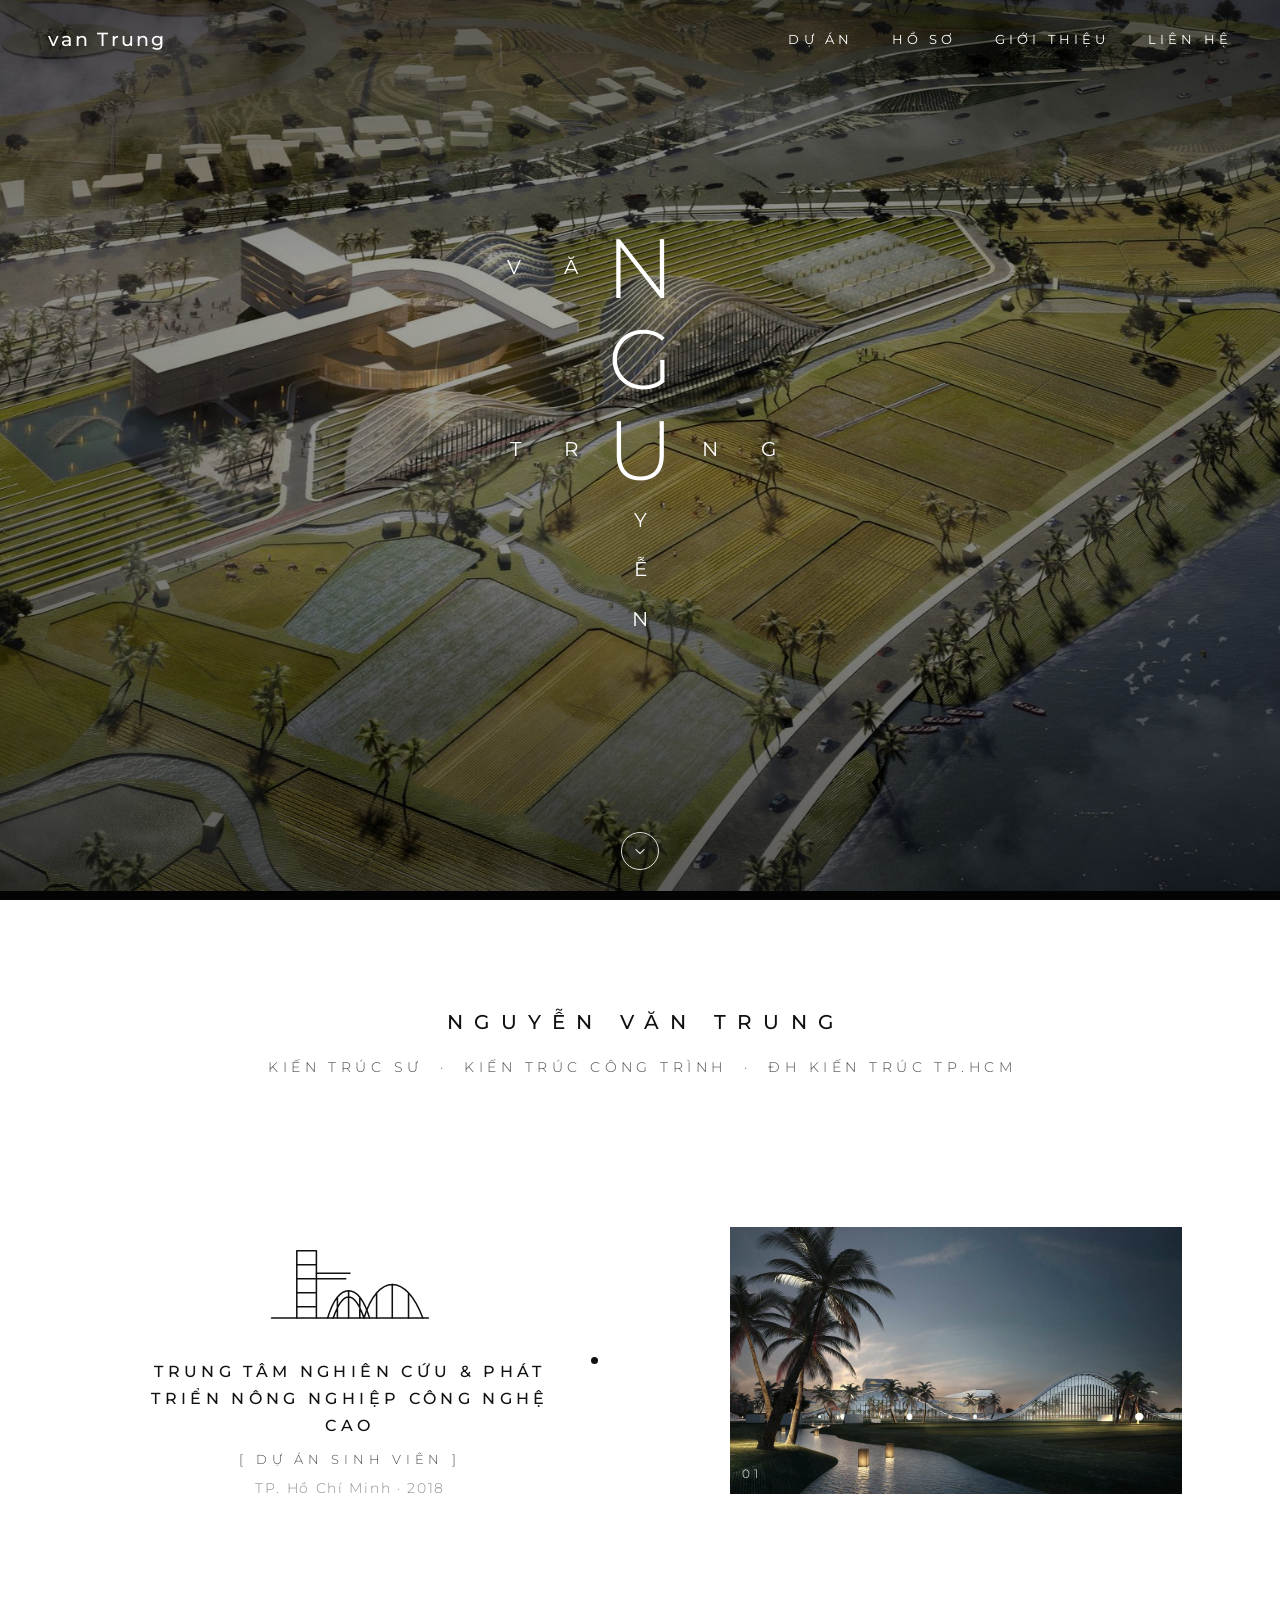
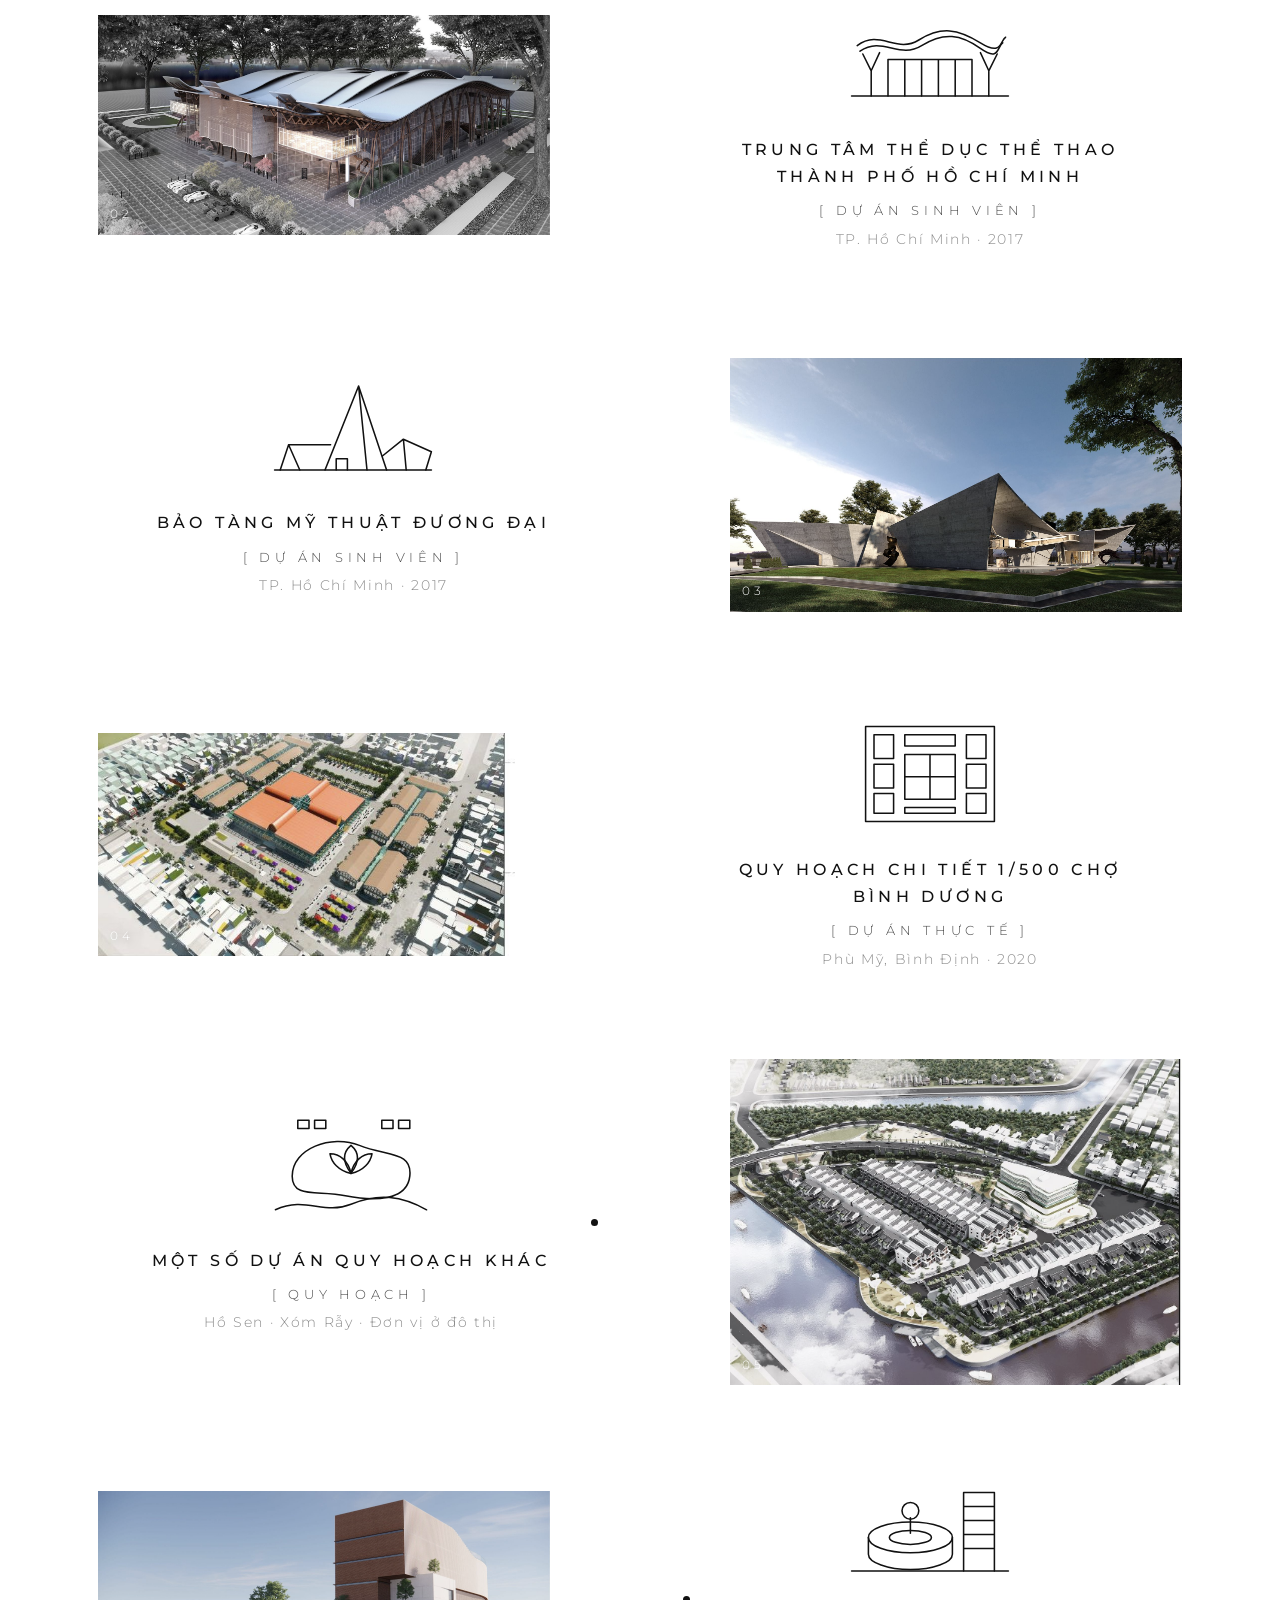
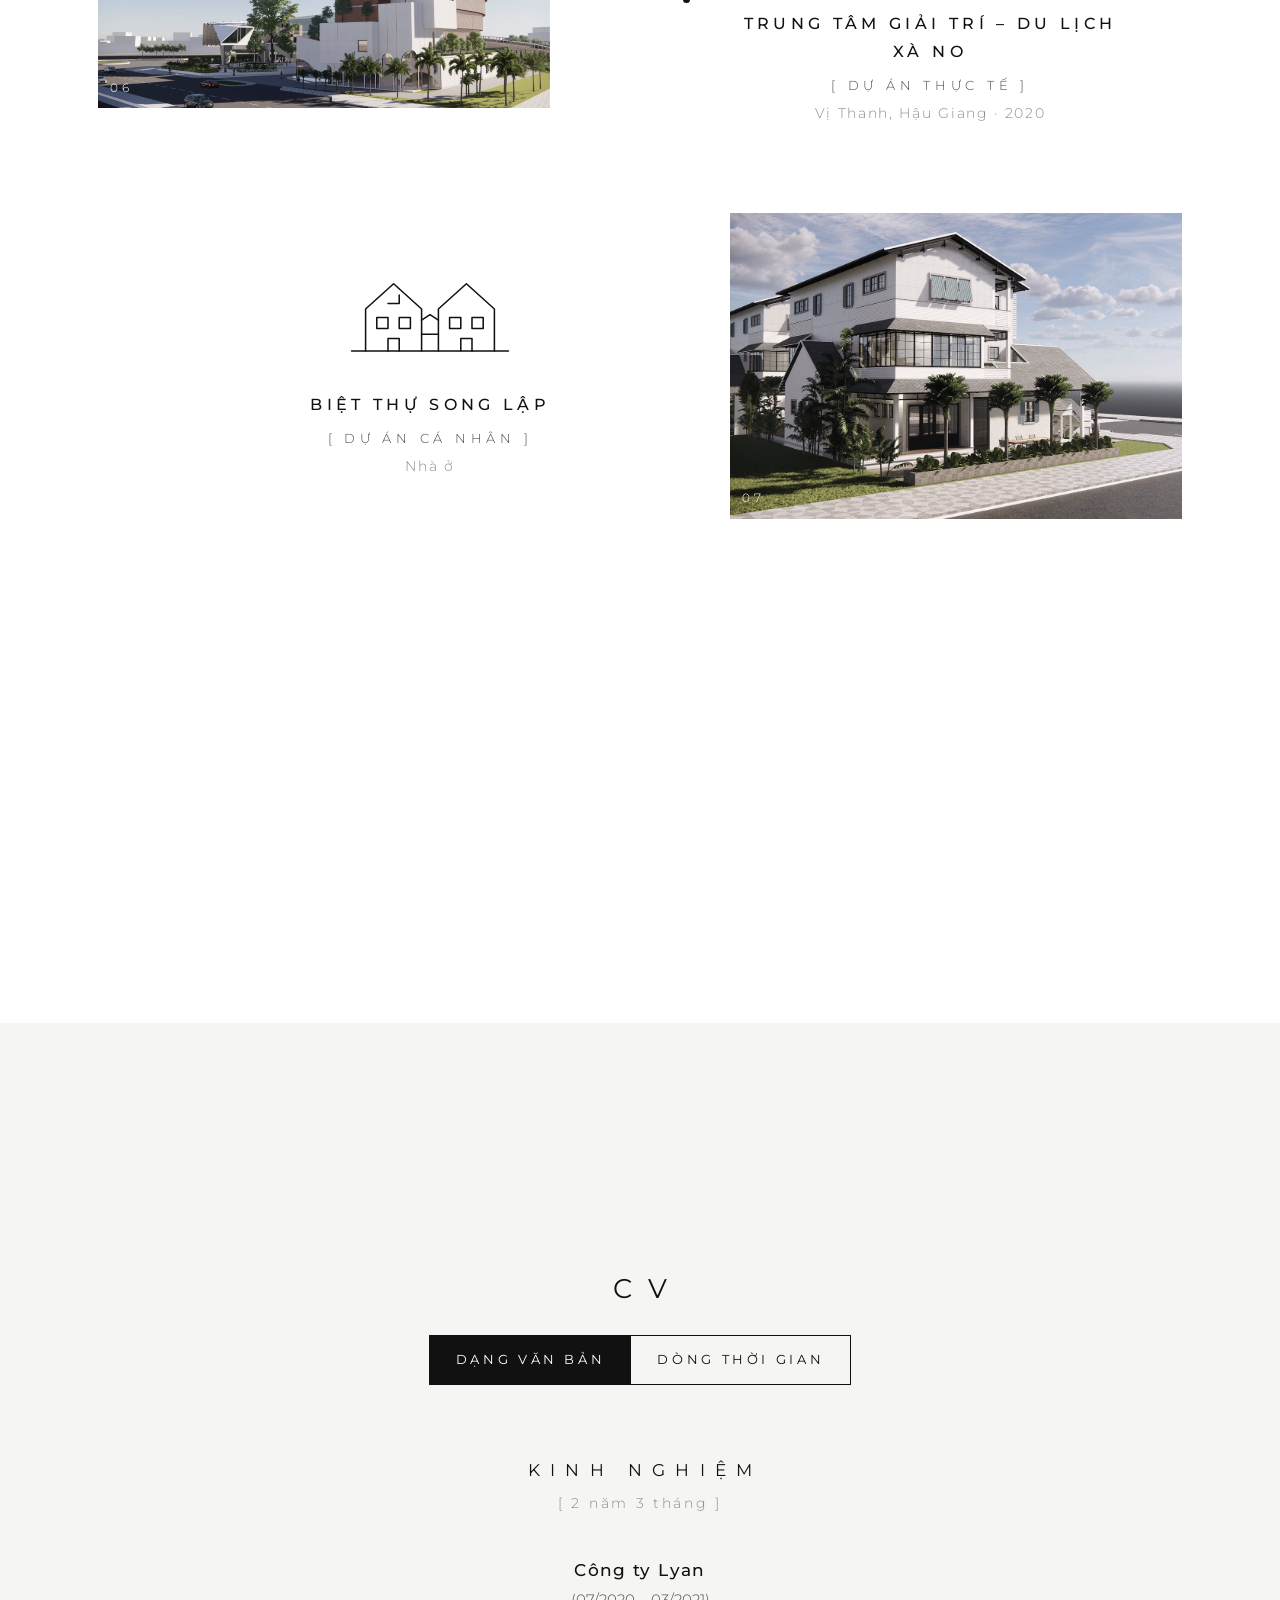
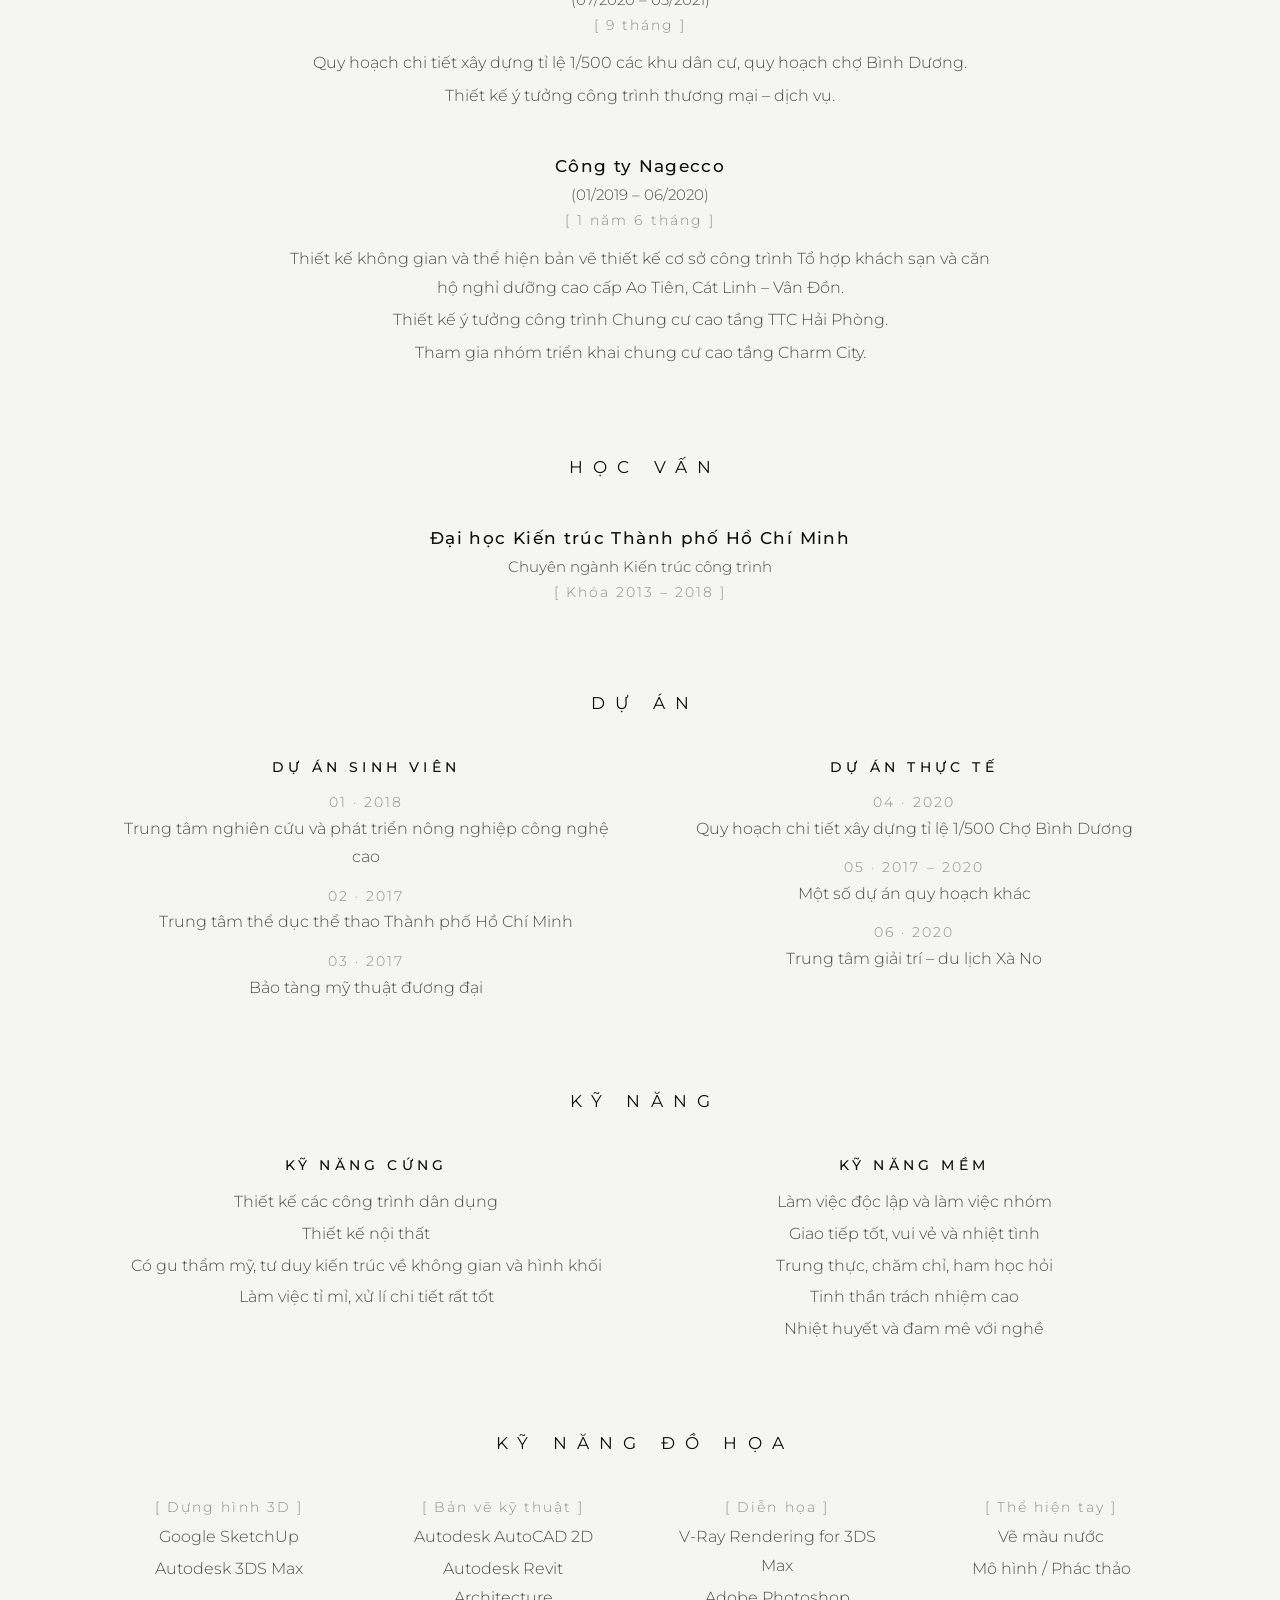
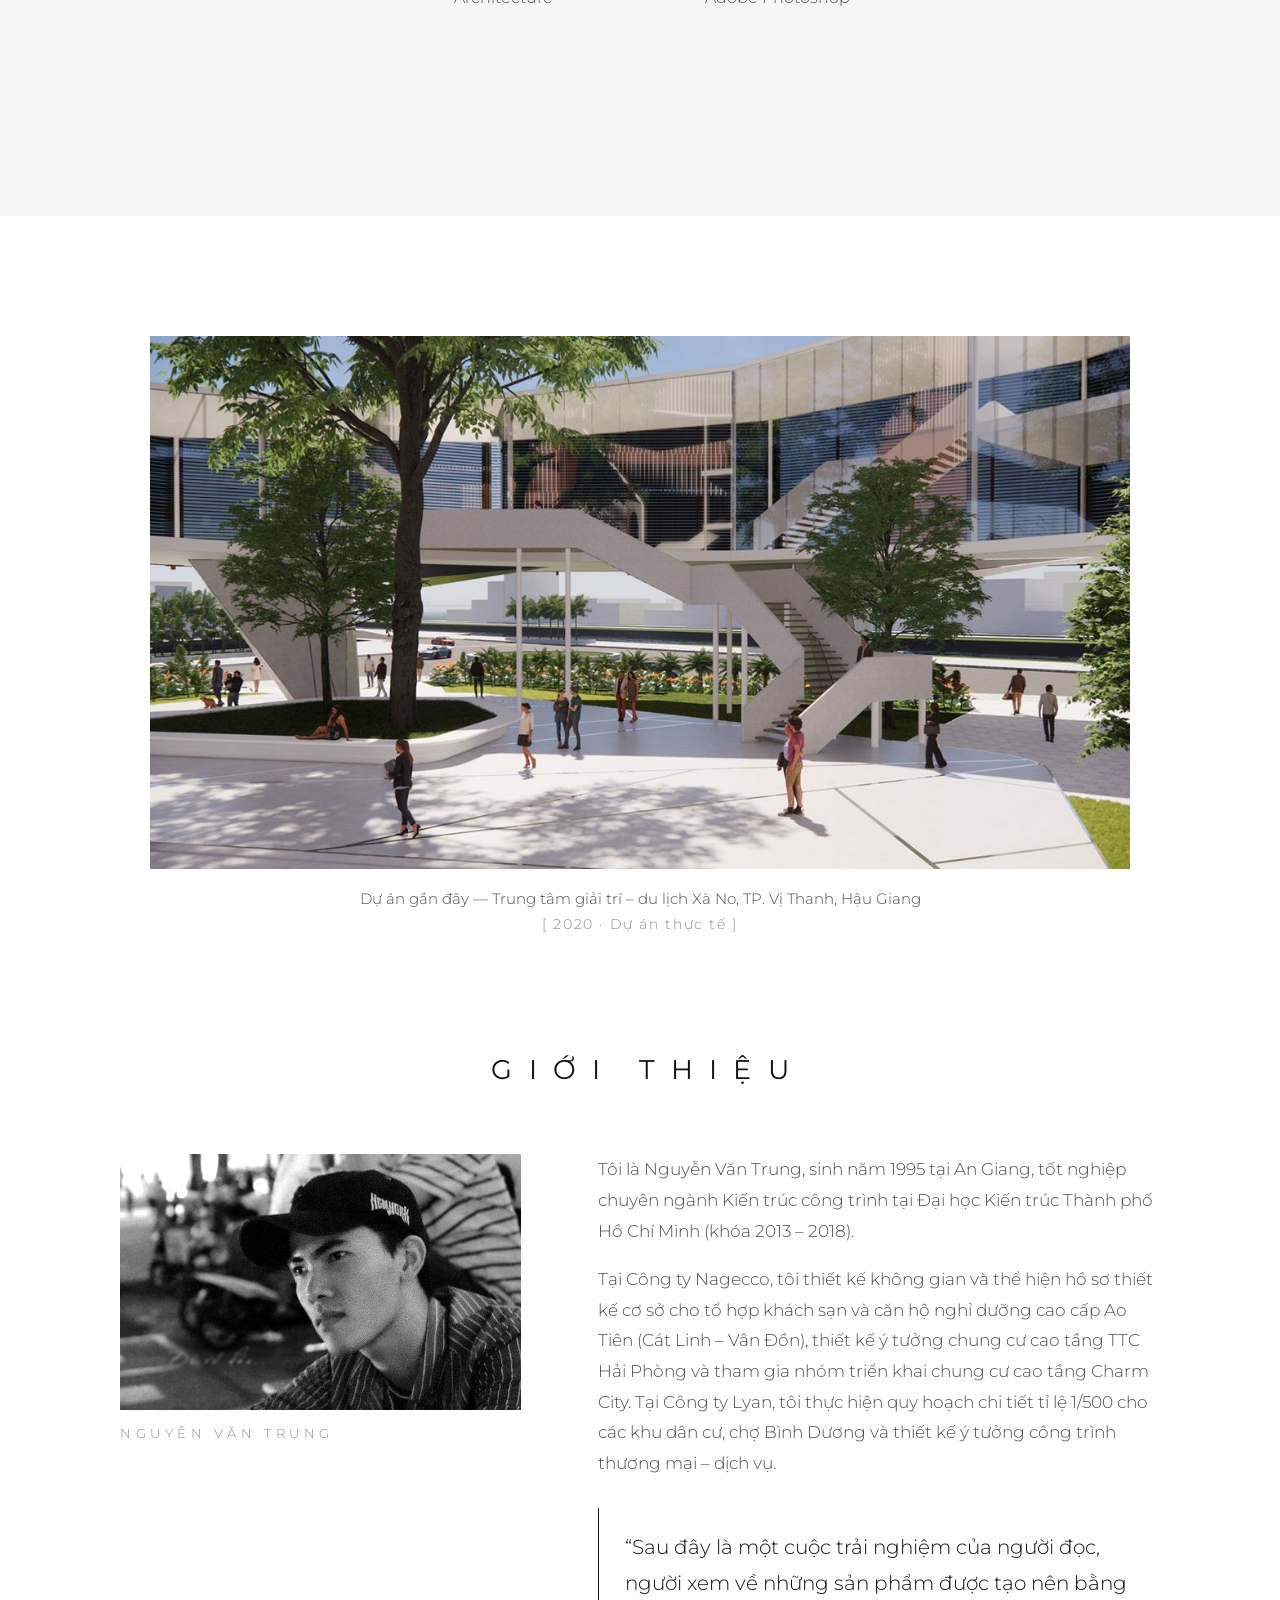
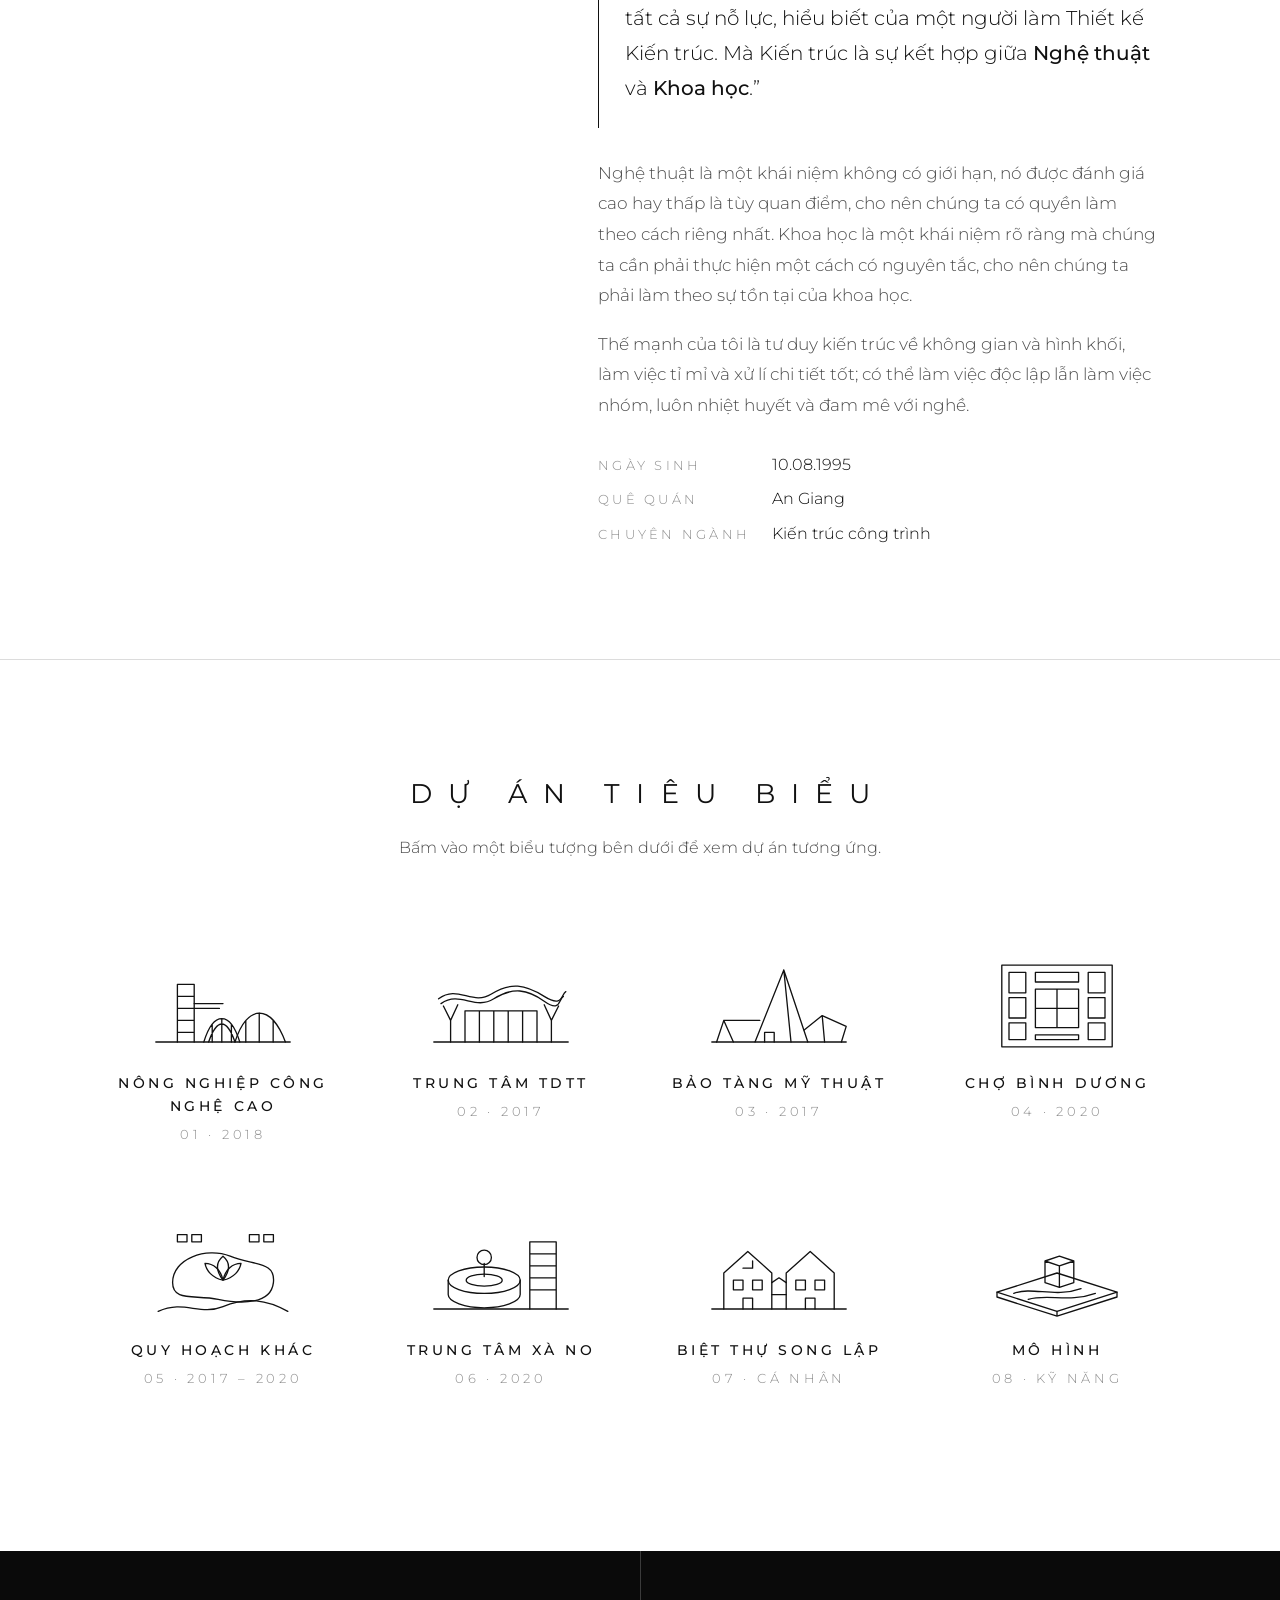
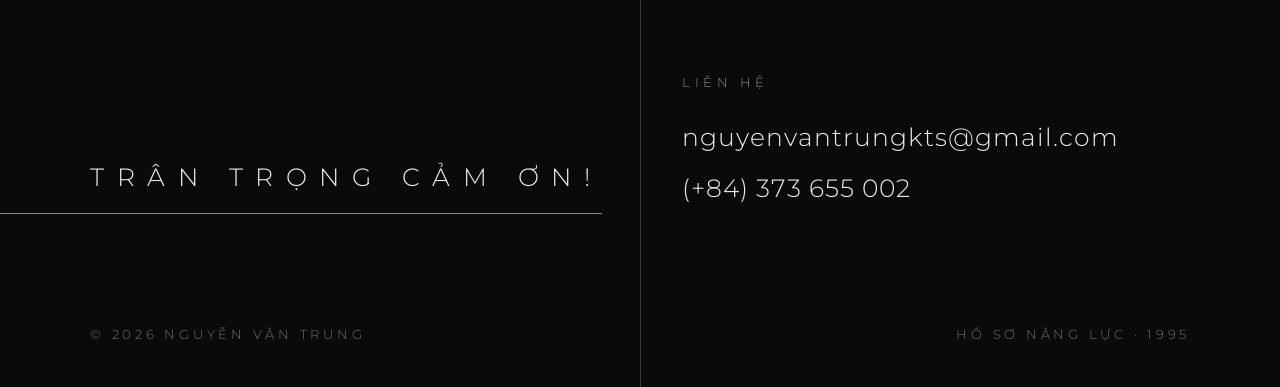
==== commit 0e6ecf7c: "sửa nguyễn văn trung thành van Trung" ====
--- a/index.html
+++ b/index.html
@@ -3,7 +3,7 @@
 <head>
 <meta charset="utf-8">
 <meta name="viewport" content="width=device-width, initial-scale=1">
-<title>Nguyễn Văn Trung — Kiến trúc sư</title>
+<title>van Trung — Kiến trúc sư</title>
 <meta name="description" content="Hồ sơ năng lực của Kiến trúc sư Nguyễn Văn Trung — Đại học Kiến trúc TP. Hồ Chí Minh. Dự án kiến trúc, quy hoạch và nội thất.">
 <link rel="icon" href="assets/img/favicon.svg" type="image/svg+xml">
 <link rel="preconnect" href="https://fonts.googleapis.com">
@@ -117,7 +117,7 @@
       <img class="slide" src="assets/img/p2-main.jpg" alt="" width="1800" height="874" loading="lazy">
     </div>
 
-    <h2 class="sr">Nguyễn Văn Trung</h2>
+    <h2 class="sr">van Trung</h2>
     <div class="xword" aria-hidden="true">
       <div class="xr big"><span class="l"><i style="--d:.9s">V</i> <i style="--d:1s">Ă</i></span><span class="c"><i style="--d:.2s">N</i></span><span class="r"></span></div>
       <div class="xr big"><span class="l"></span><span class="c"><i style="--d:.35s">G</i></span><span class="r"></span></div>
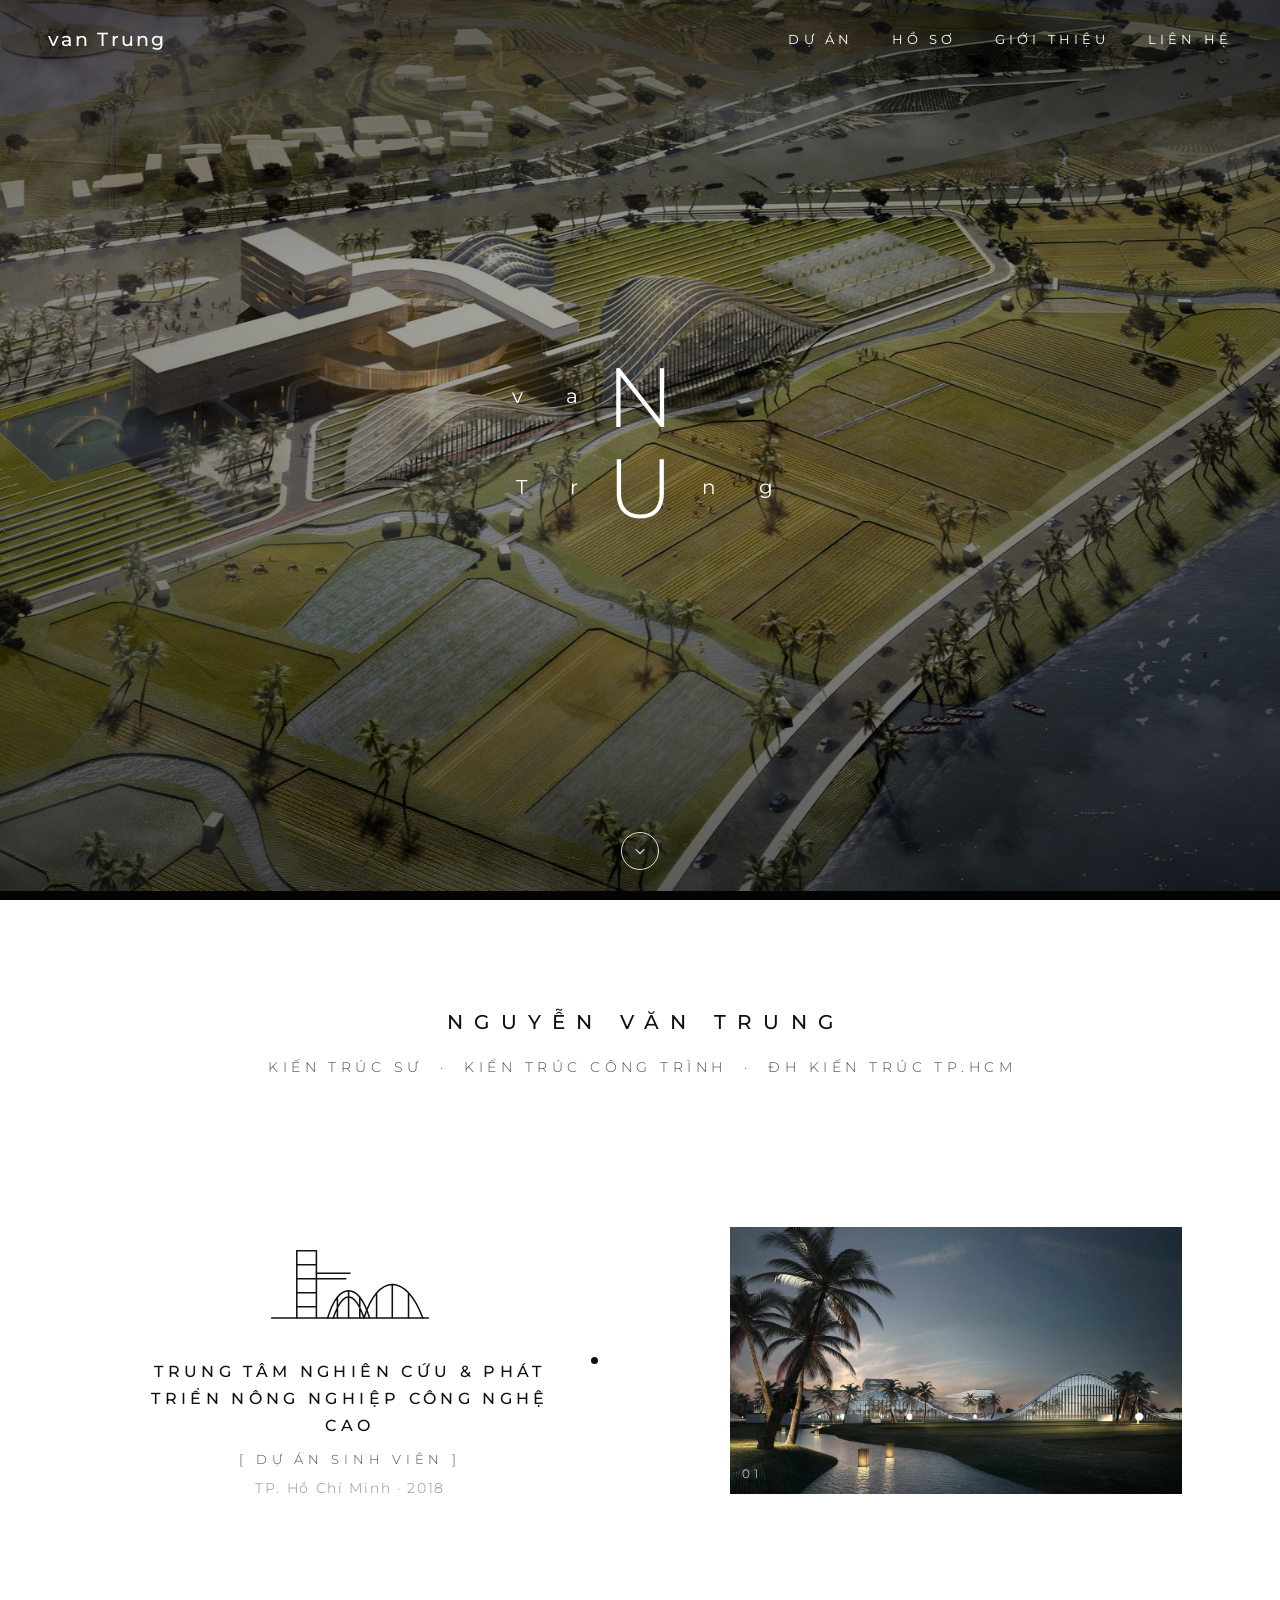
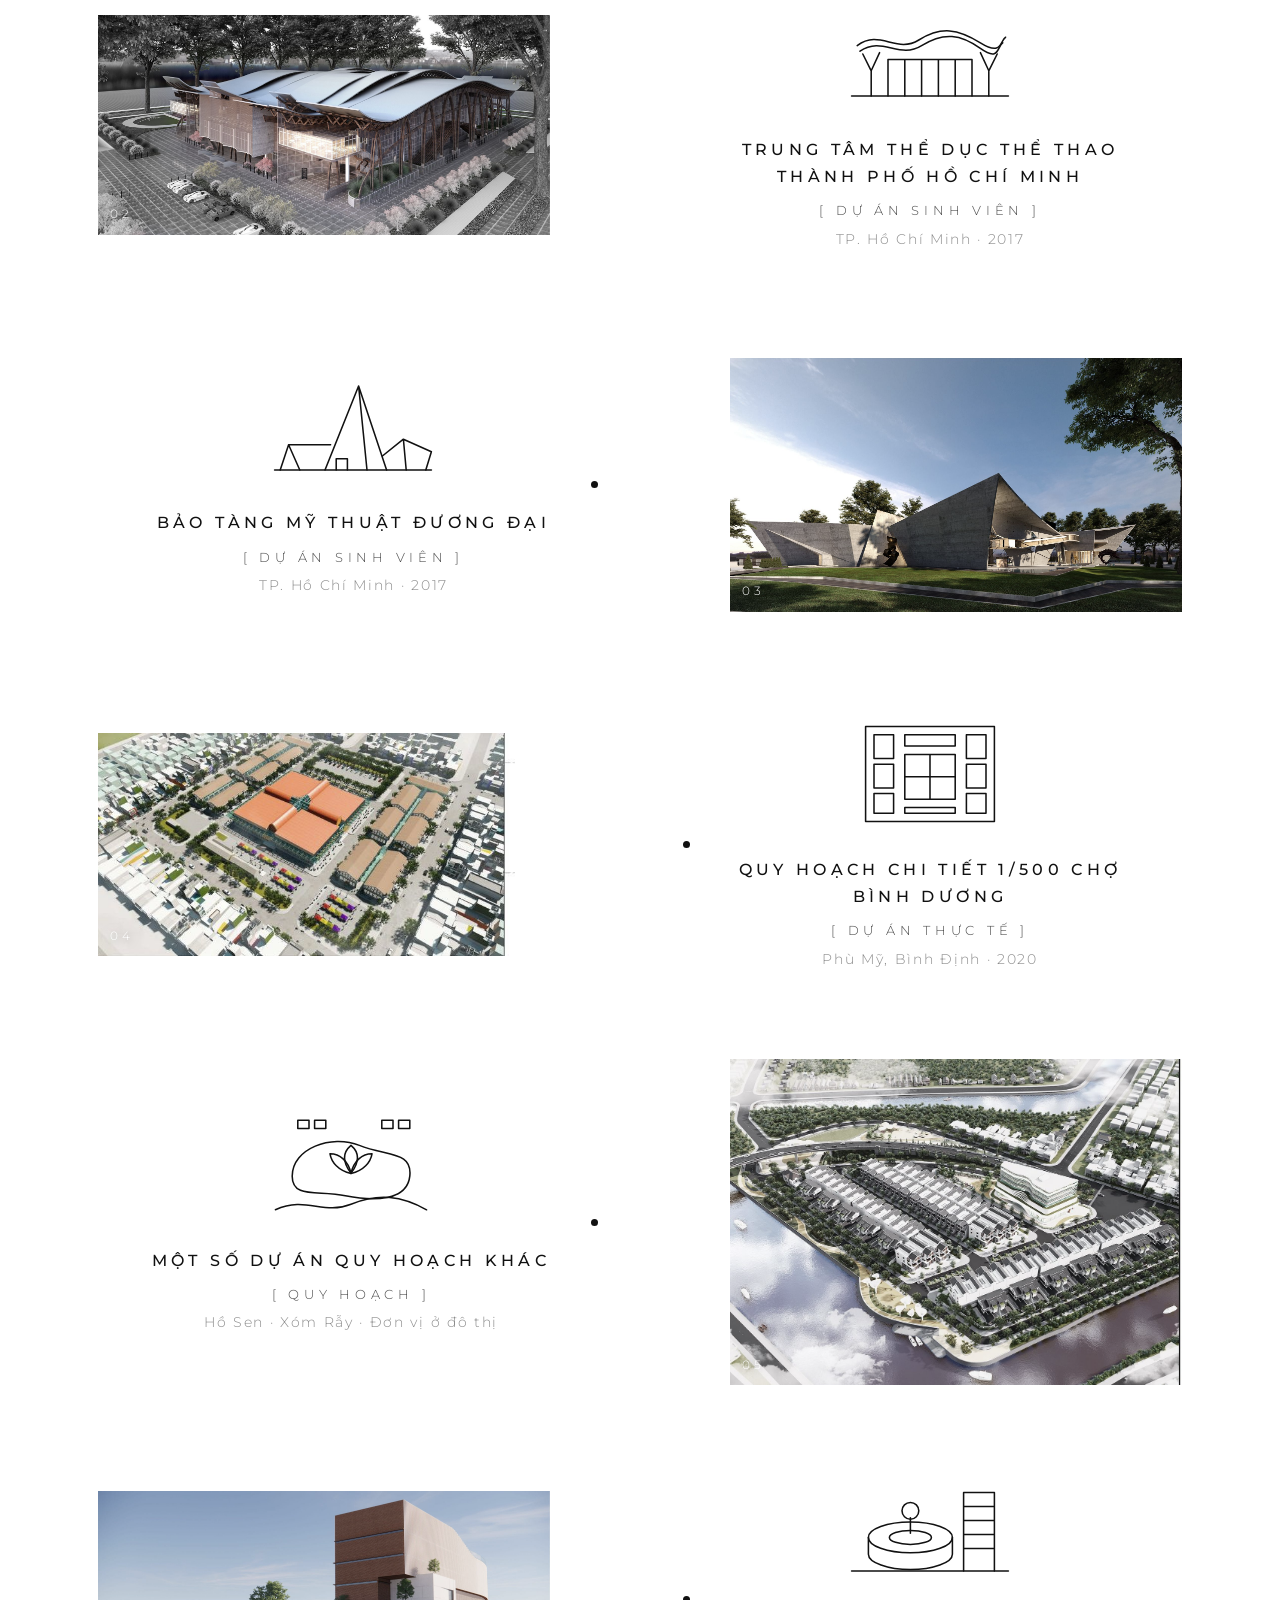
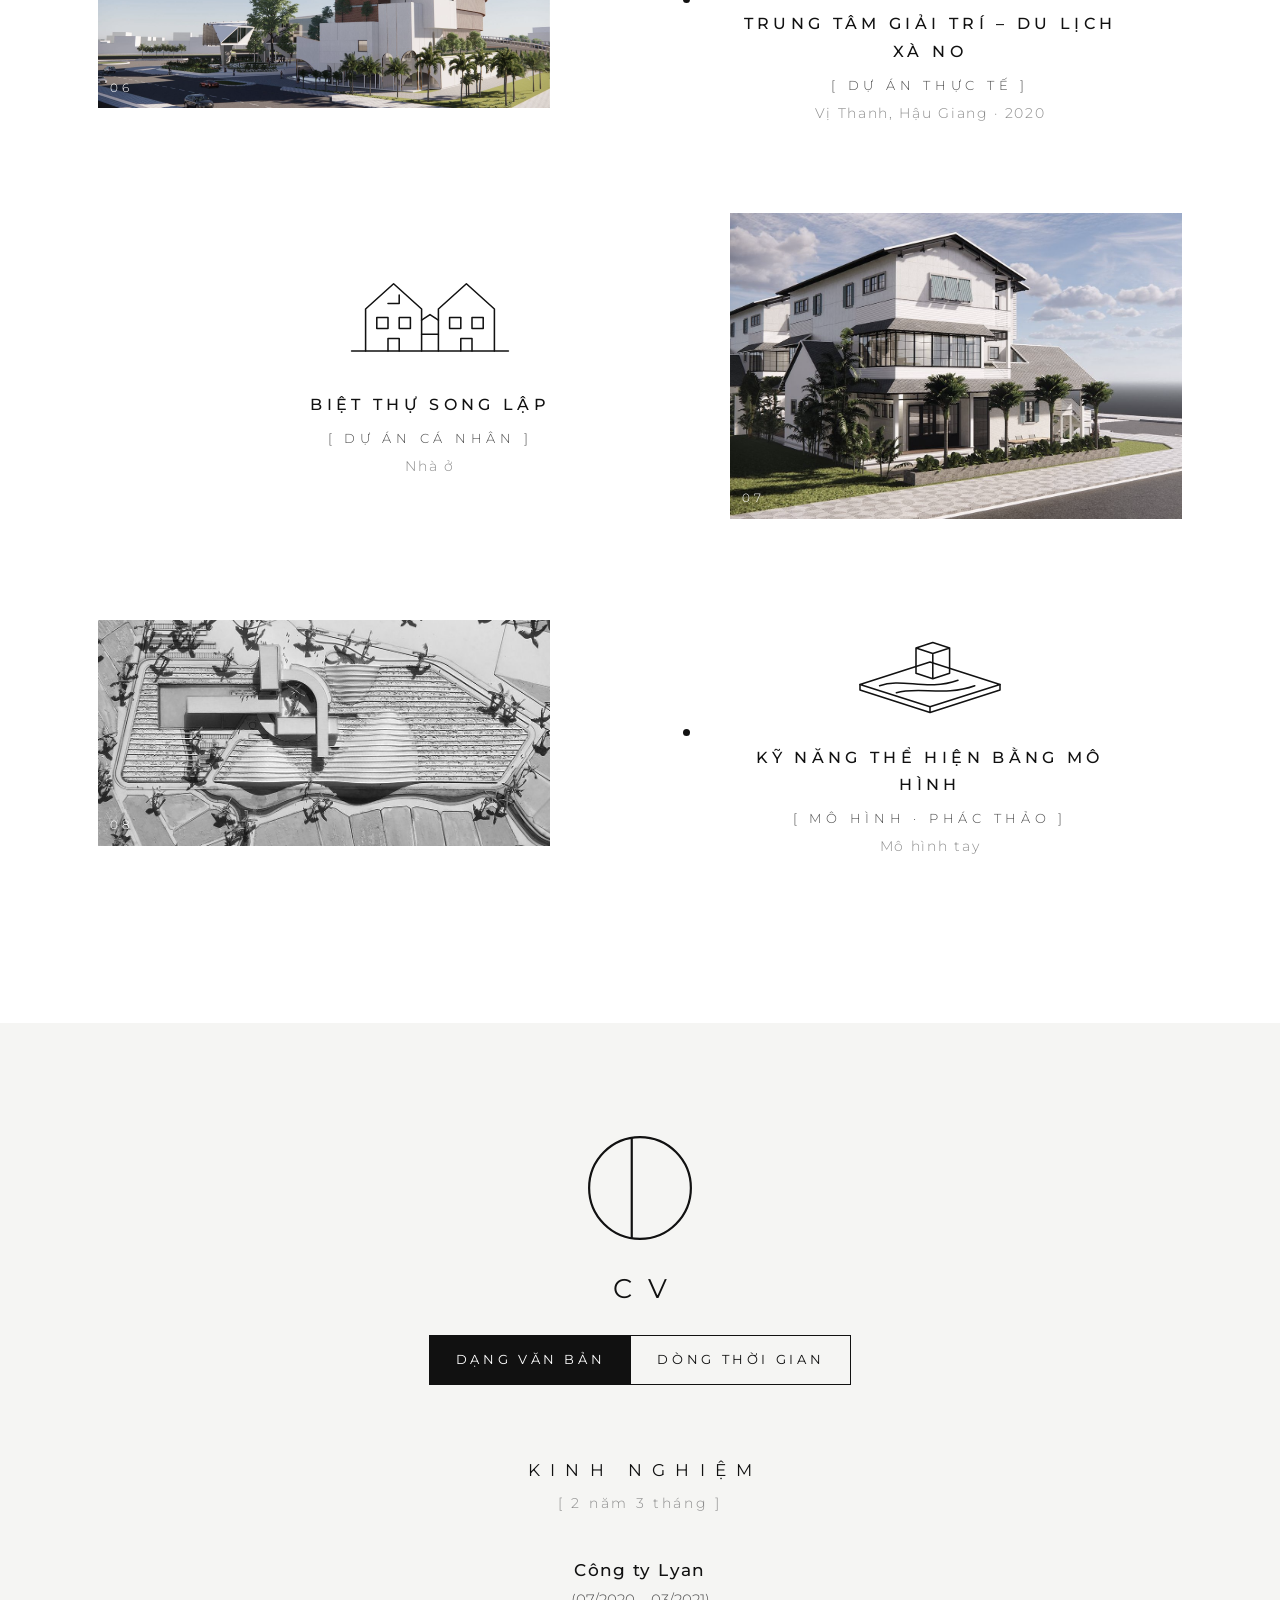
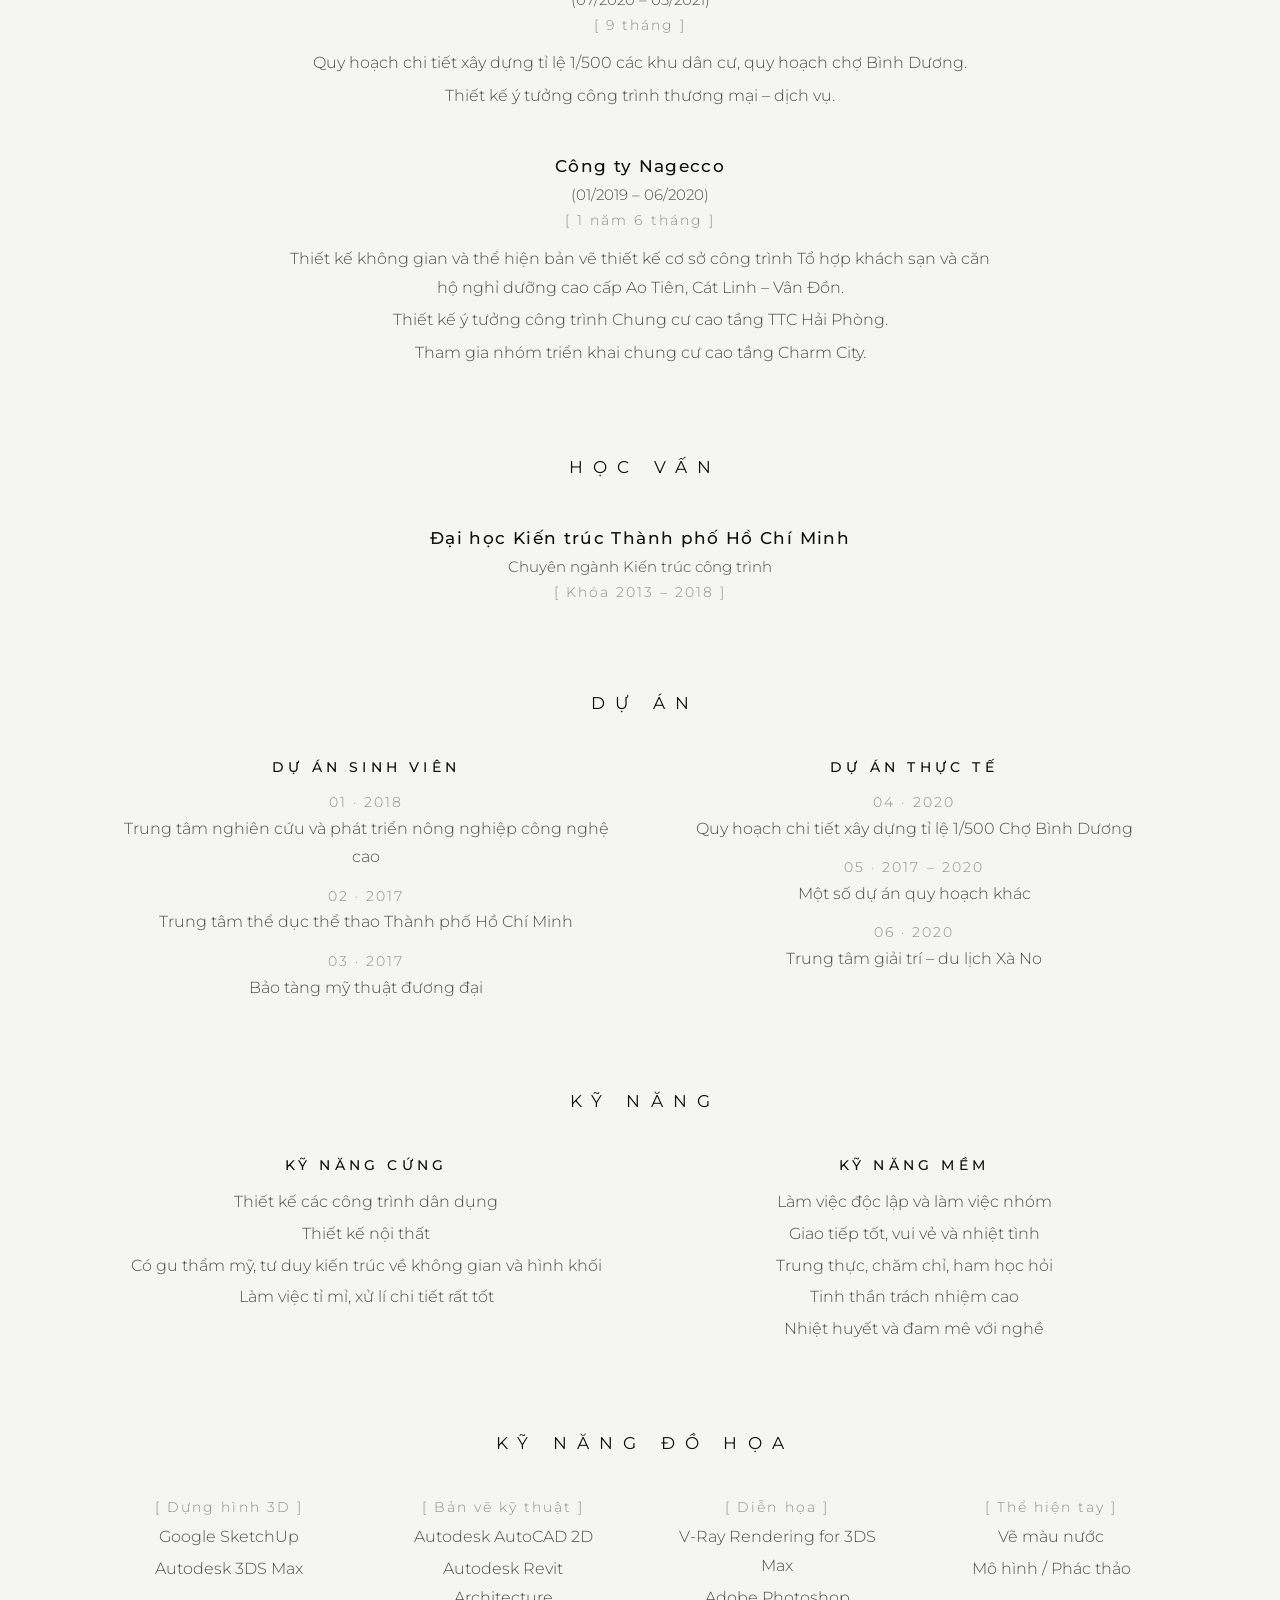
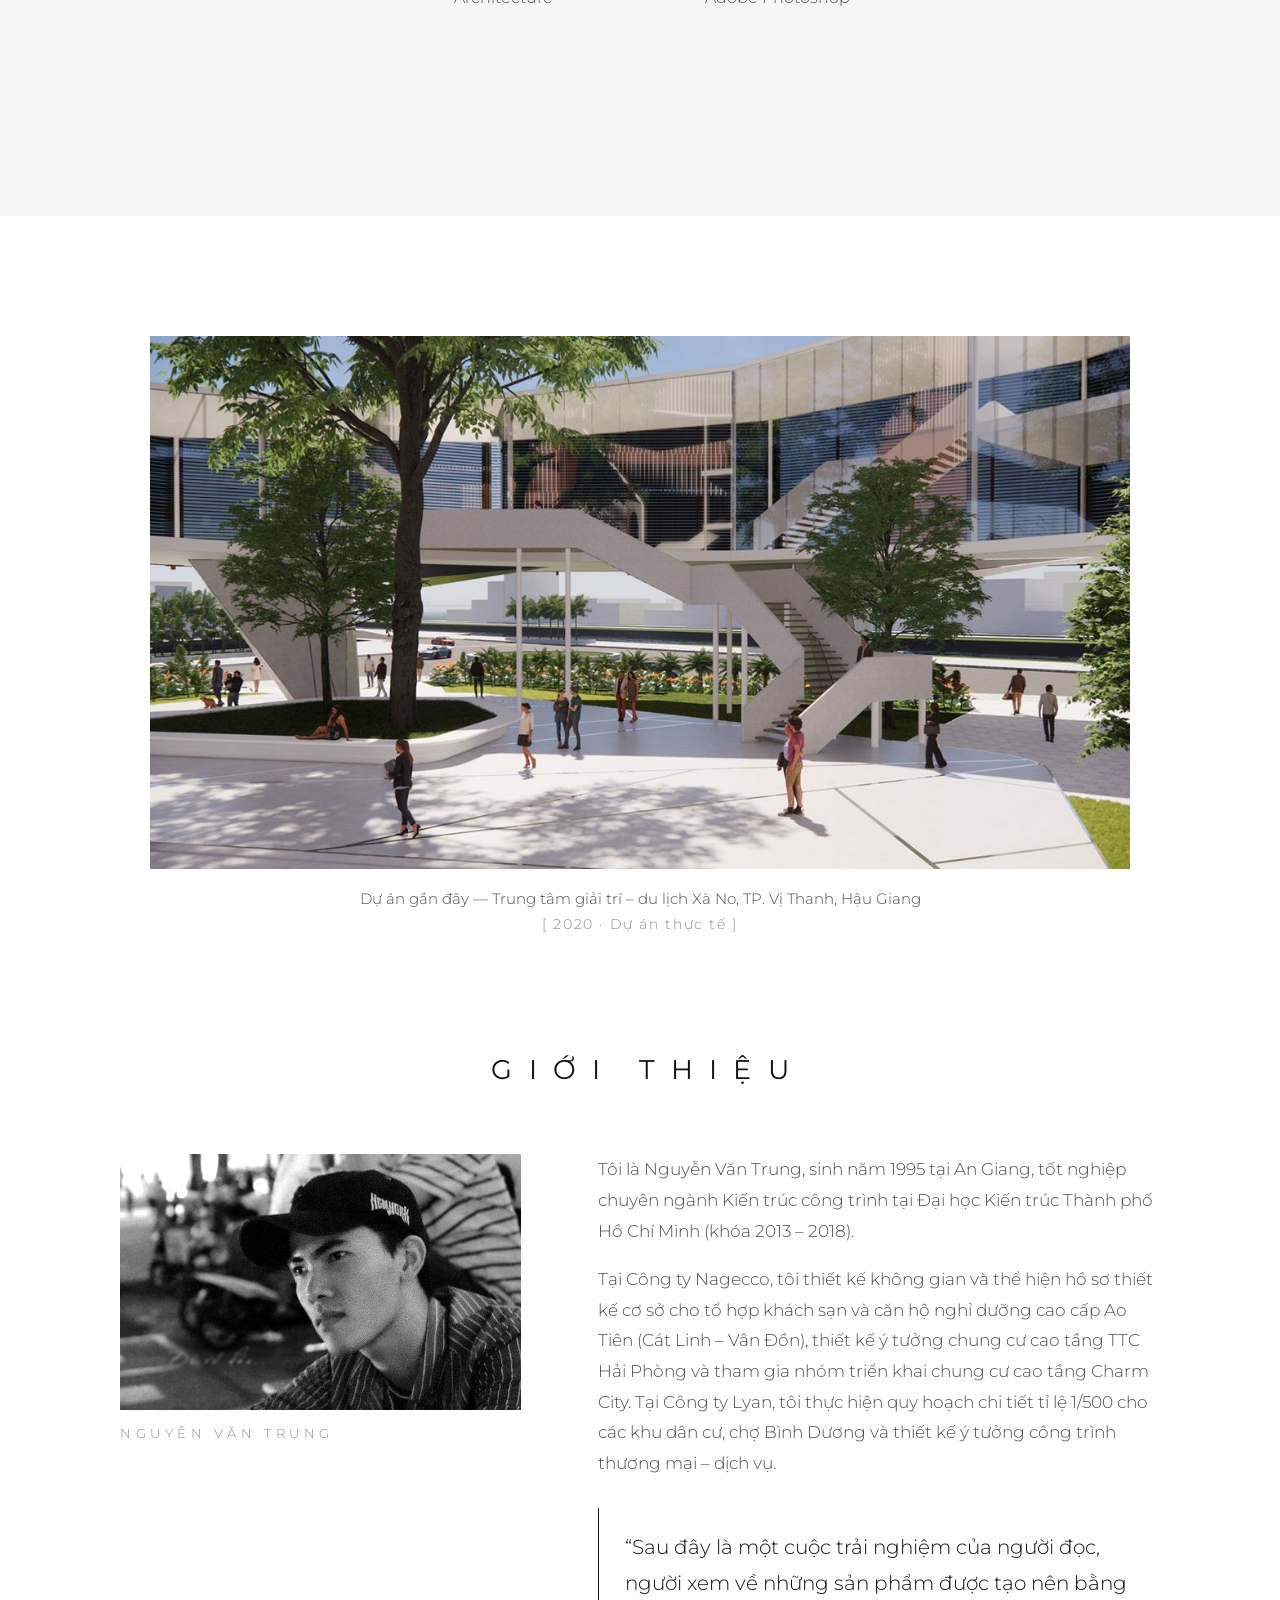
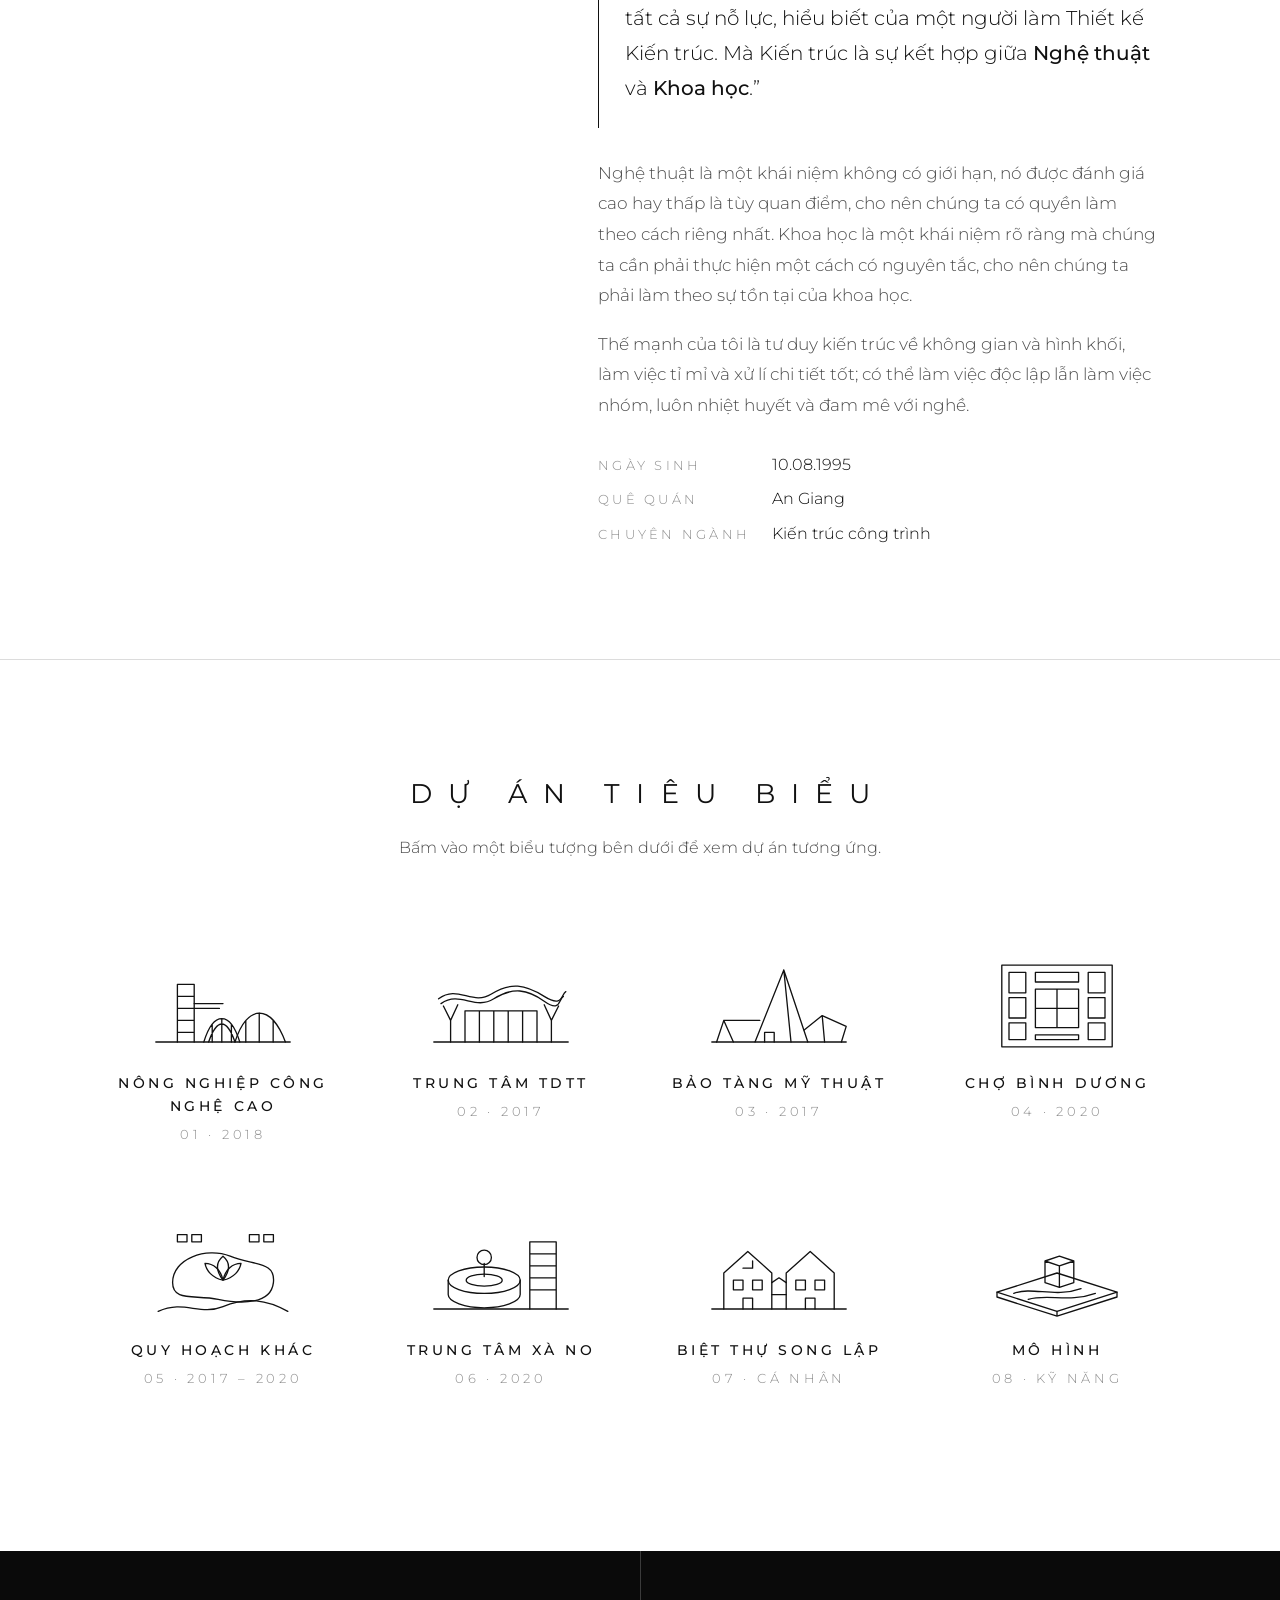
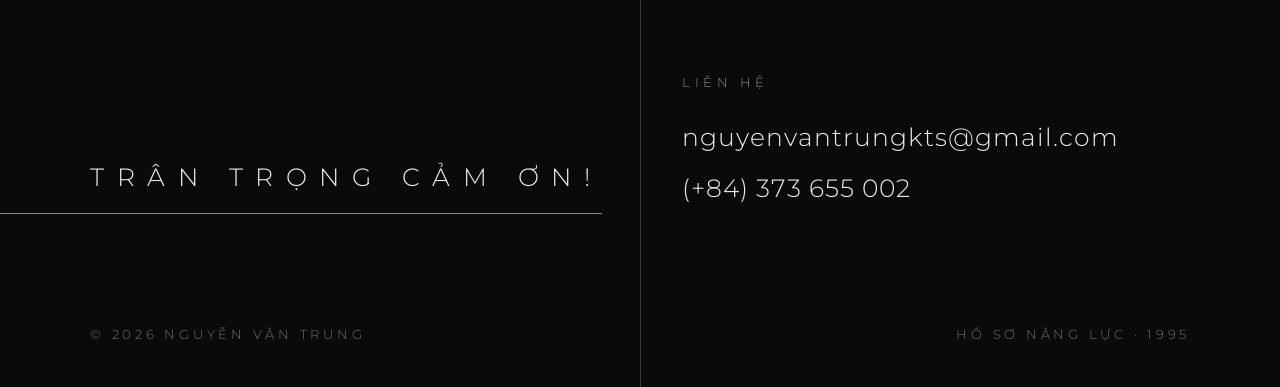
==== commit a996e413: "Trang chủ: tên lớn ở ảnh đầu đổi thành "van Trung" Giữ kiểu ô chữ: "van" cắt ở chữ N lớn, "Trung" cắ" ====
--- a/index.html
+++ b/index.html
@@ -119,12 +119,9 @@
 
     <h2 class="sr">van Trung</h2>
     <div class="xword" aria-hidden="true">
-      <div class="xr big"><span class="l"><i style="--d:.9s">V</i> <i style="--d:1s">Ă</i></span><span class="c"><i style="--d:.2s">N</i></span><span class="r"></span></div>
-      <div class="xr big"><span class="l"></span><span class="c"><i style="--d:.35s">G</i></span><span class="r"></span></div>
-      <div class="xr big"><span class="l"><i style="--d:1.15s">T</i> <i style="--d:1.25s">R</i></span><span class="c"><i style="--d:.5s">U</i></span><span class="r"><i style="--d:1.35s">N</i> <i style="--d:1.45s">G</i></span></div>
-      <div class="xr sm"><span class="l"></span><span class="c"><i style="--d:.65s">Y</i></span><span class="r"></span></div>
-      <div class="xr sm"><span class="l"></span><span class="c"><i style="--d:.75s">Ễ</i></span><span class="r"></span></div>
-      <div class="xr sm"><span class="l"></span><span class="c"><i style="--d:.85s">N</i></span><span class="r"></span></div>
+      <!-- "van" cắt ở chữ N lớn, "Trung" cắt ở chữ U lớn -->
+      <div class="xr big"><span class="l"><i style="--d:.7s">v</i> <i style="--d:.8s">a</i></span><span class="c"><i style="--d:.2s">N</i></span><span class="r"></span></div>
+      <div class="xr big"><span class="l"><i style="--d:.95s">T</i> <i style="--d:1.05s">r</i></span><span class="c"><i style="--d:.4s">U</i></span><span class="r"><i style="--d:1.15s">n</i> <i style="--d:1.25s">g</i></span></div>
     </div>
 
     <a class="scroll-cue" href="#intro" aria-label="Cuộn xuống">
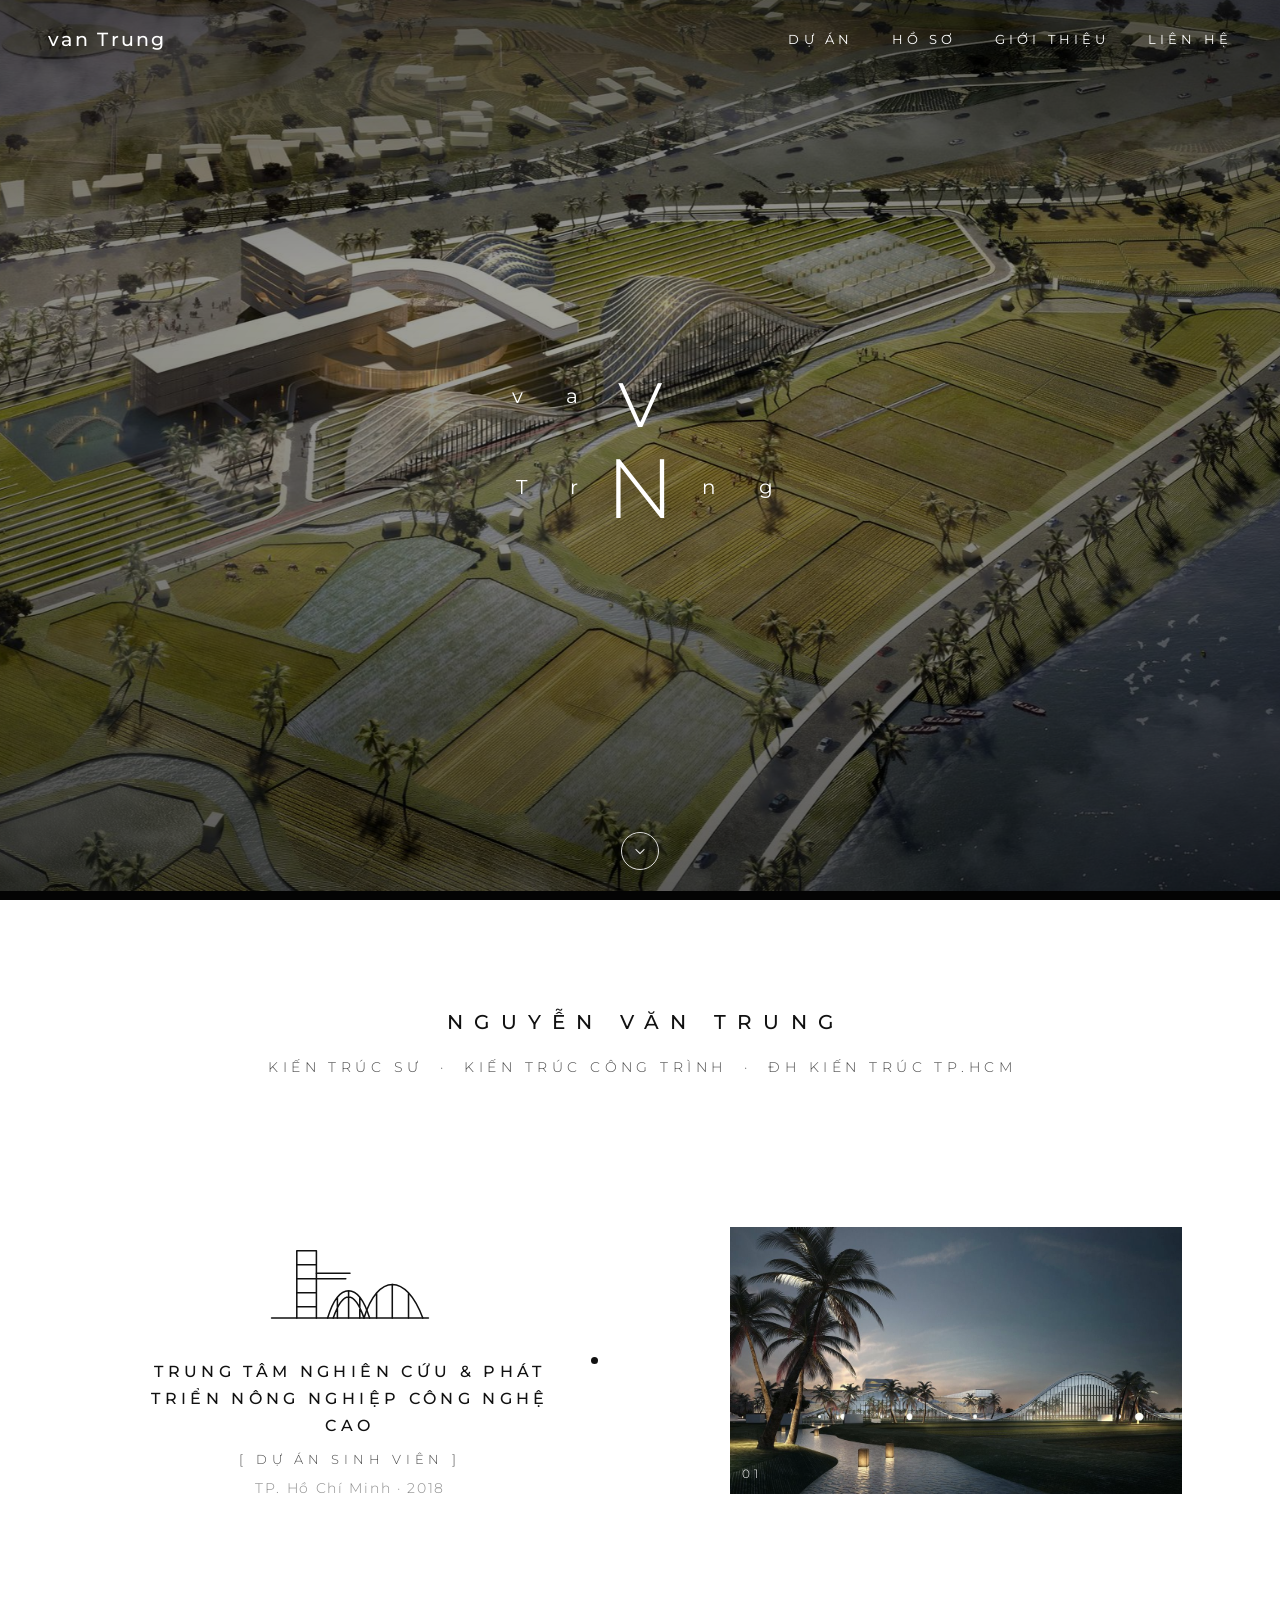
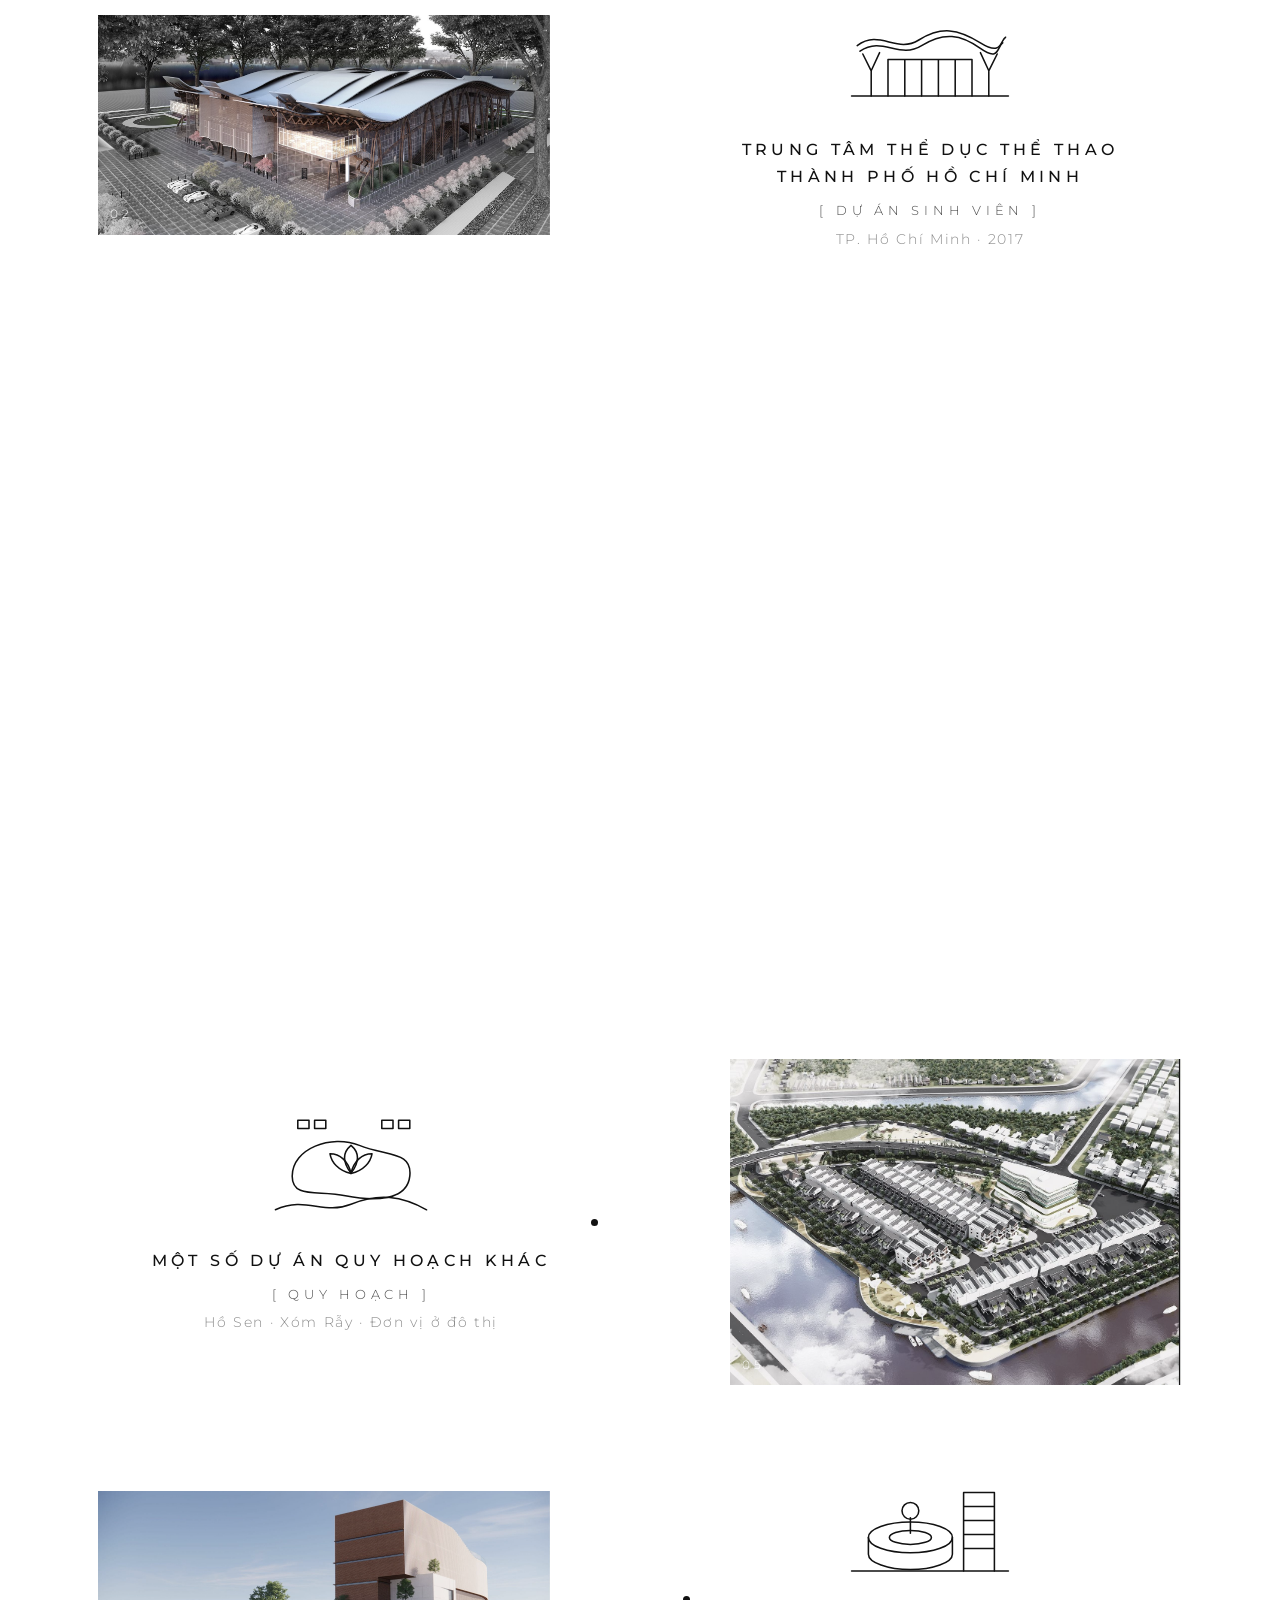
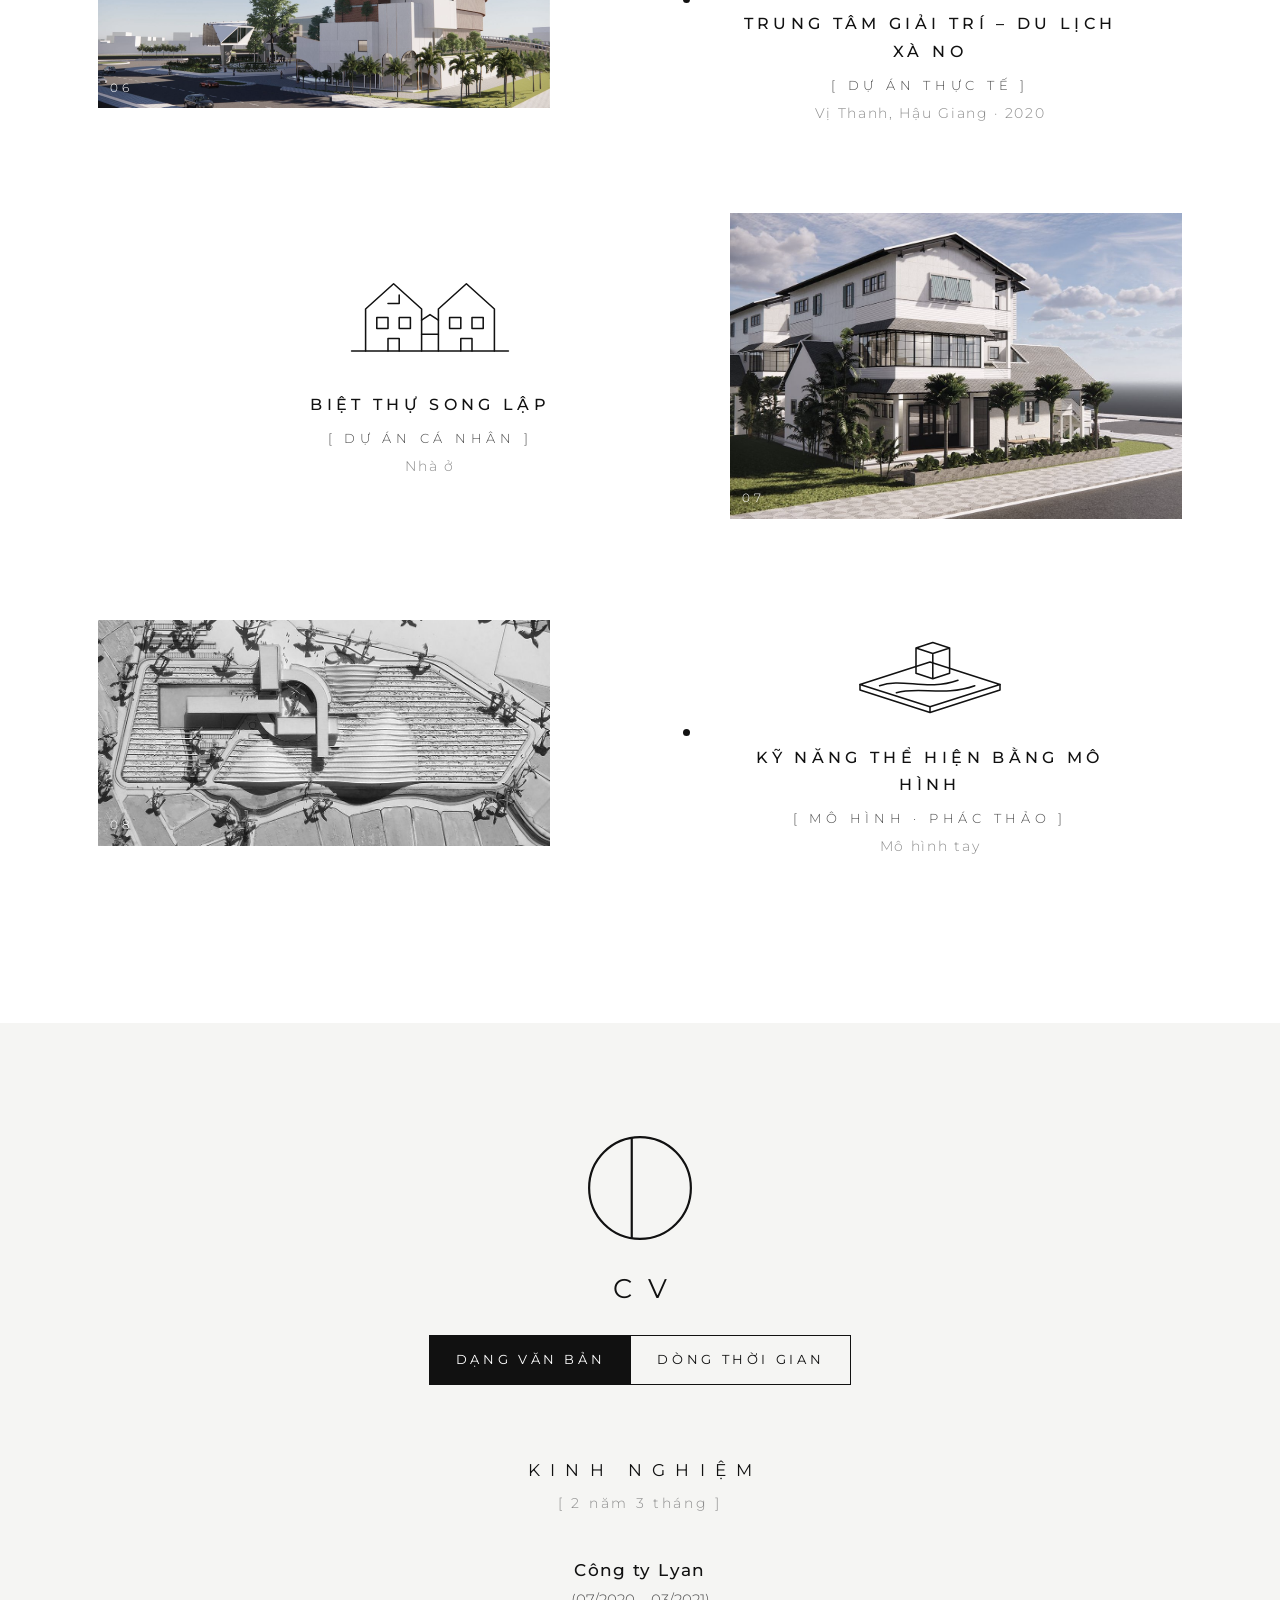
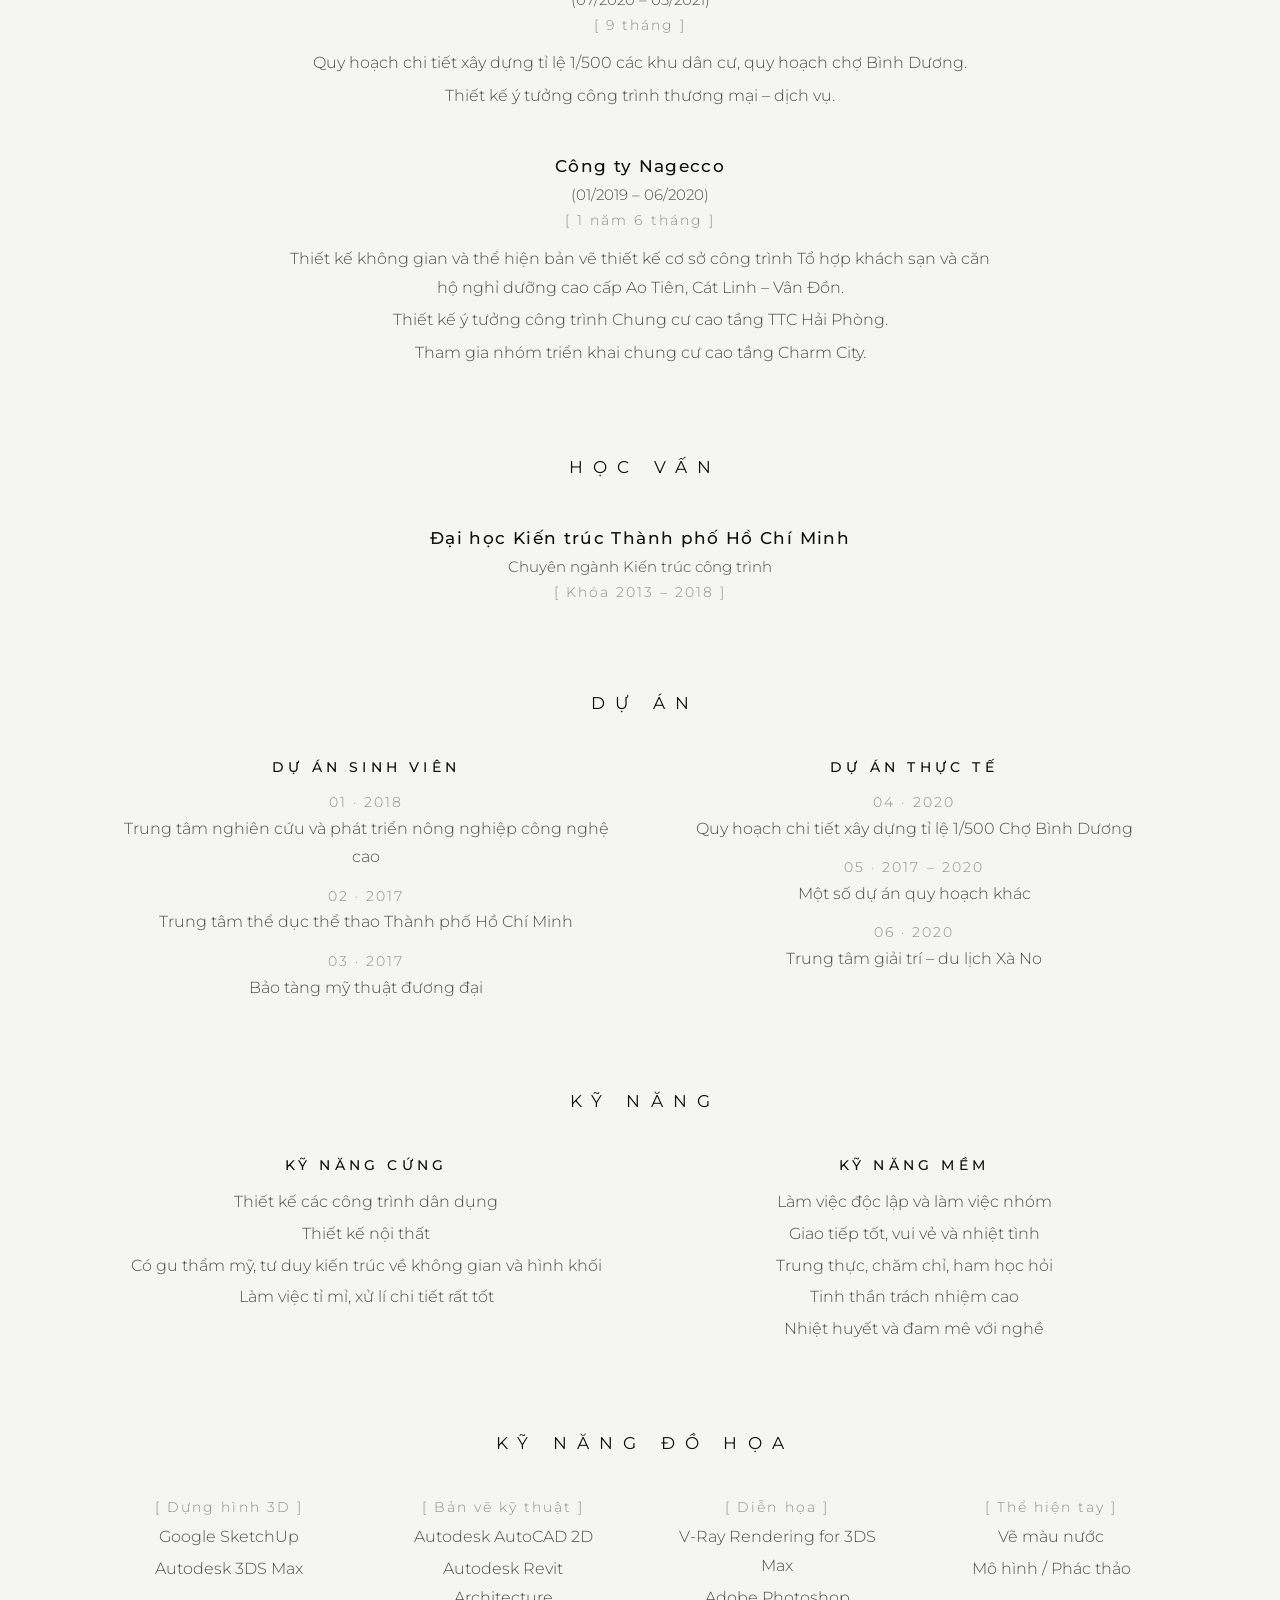
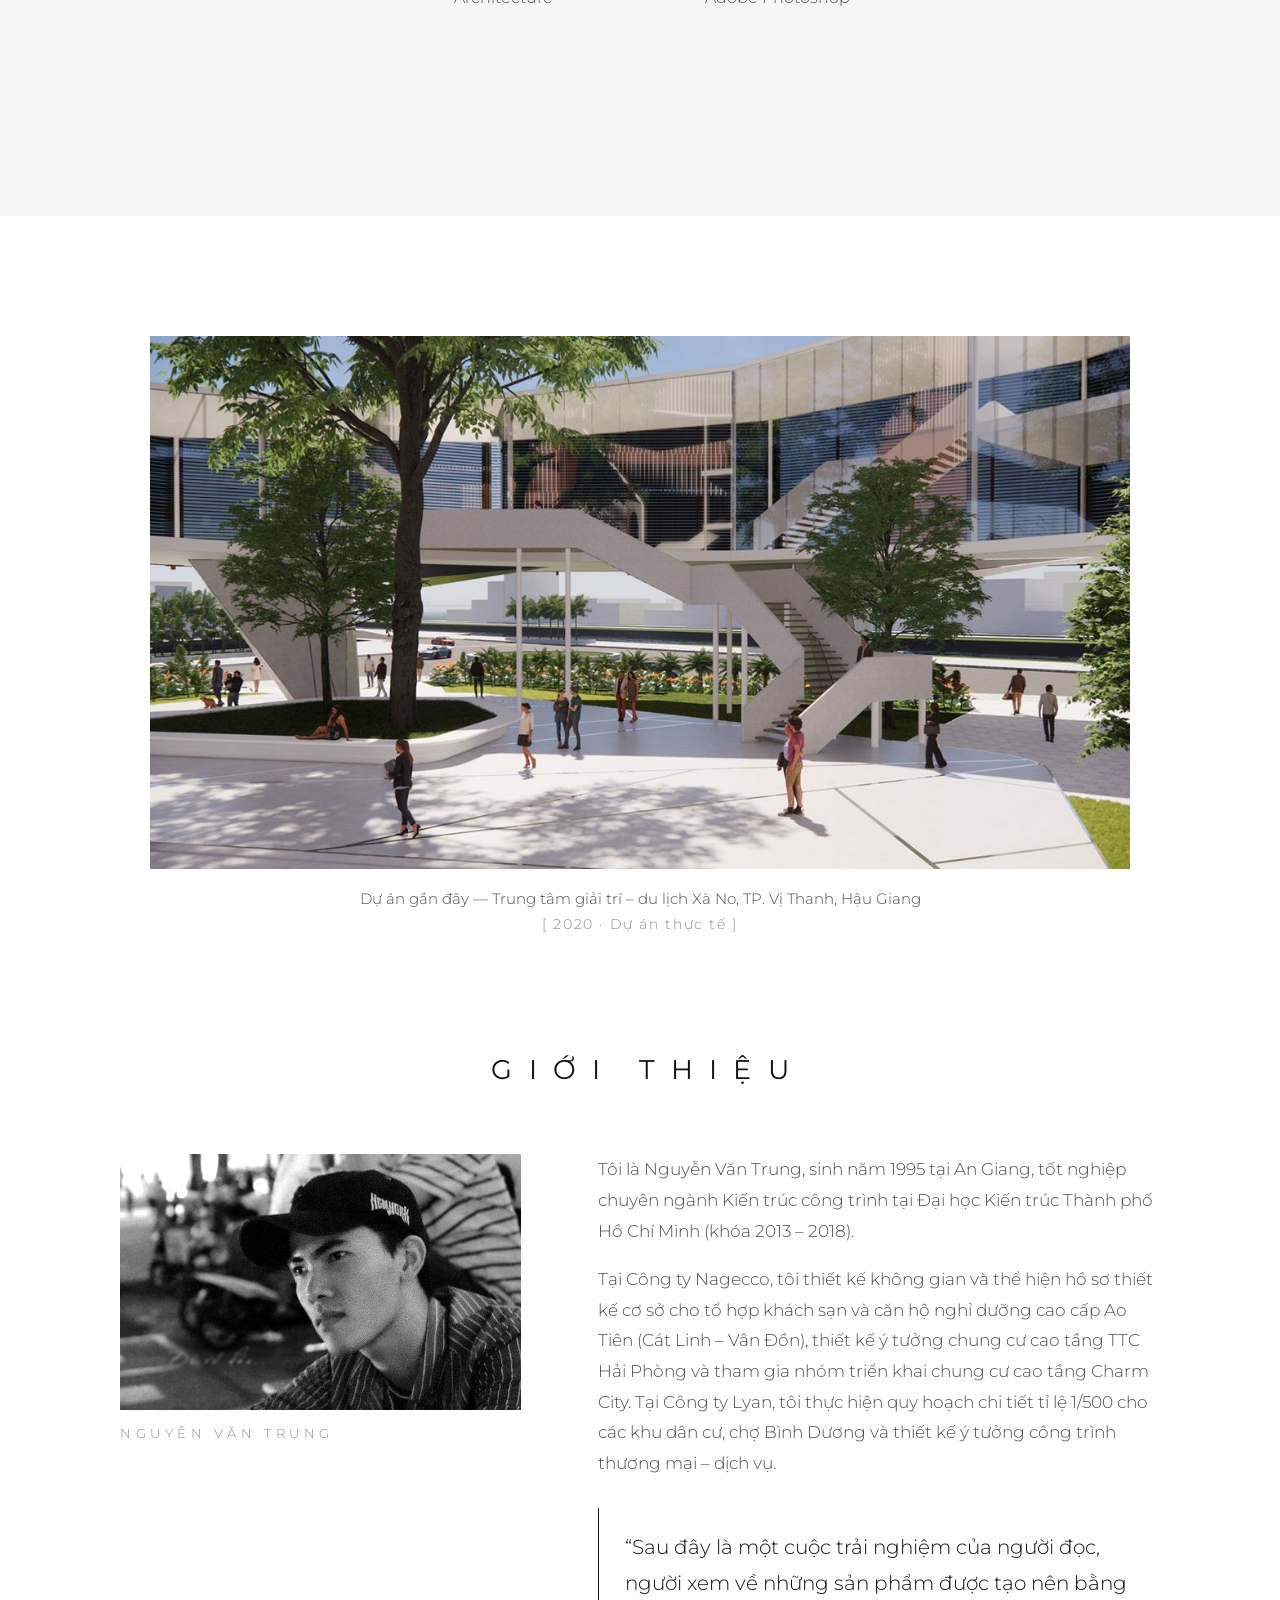
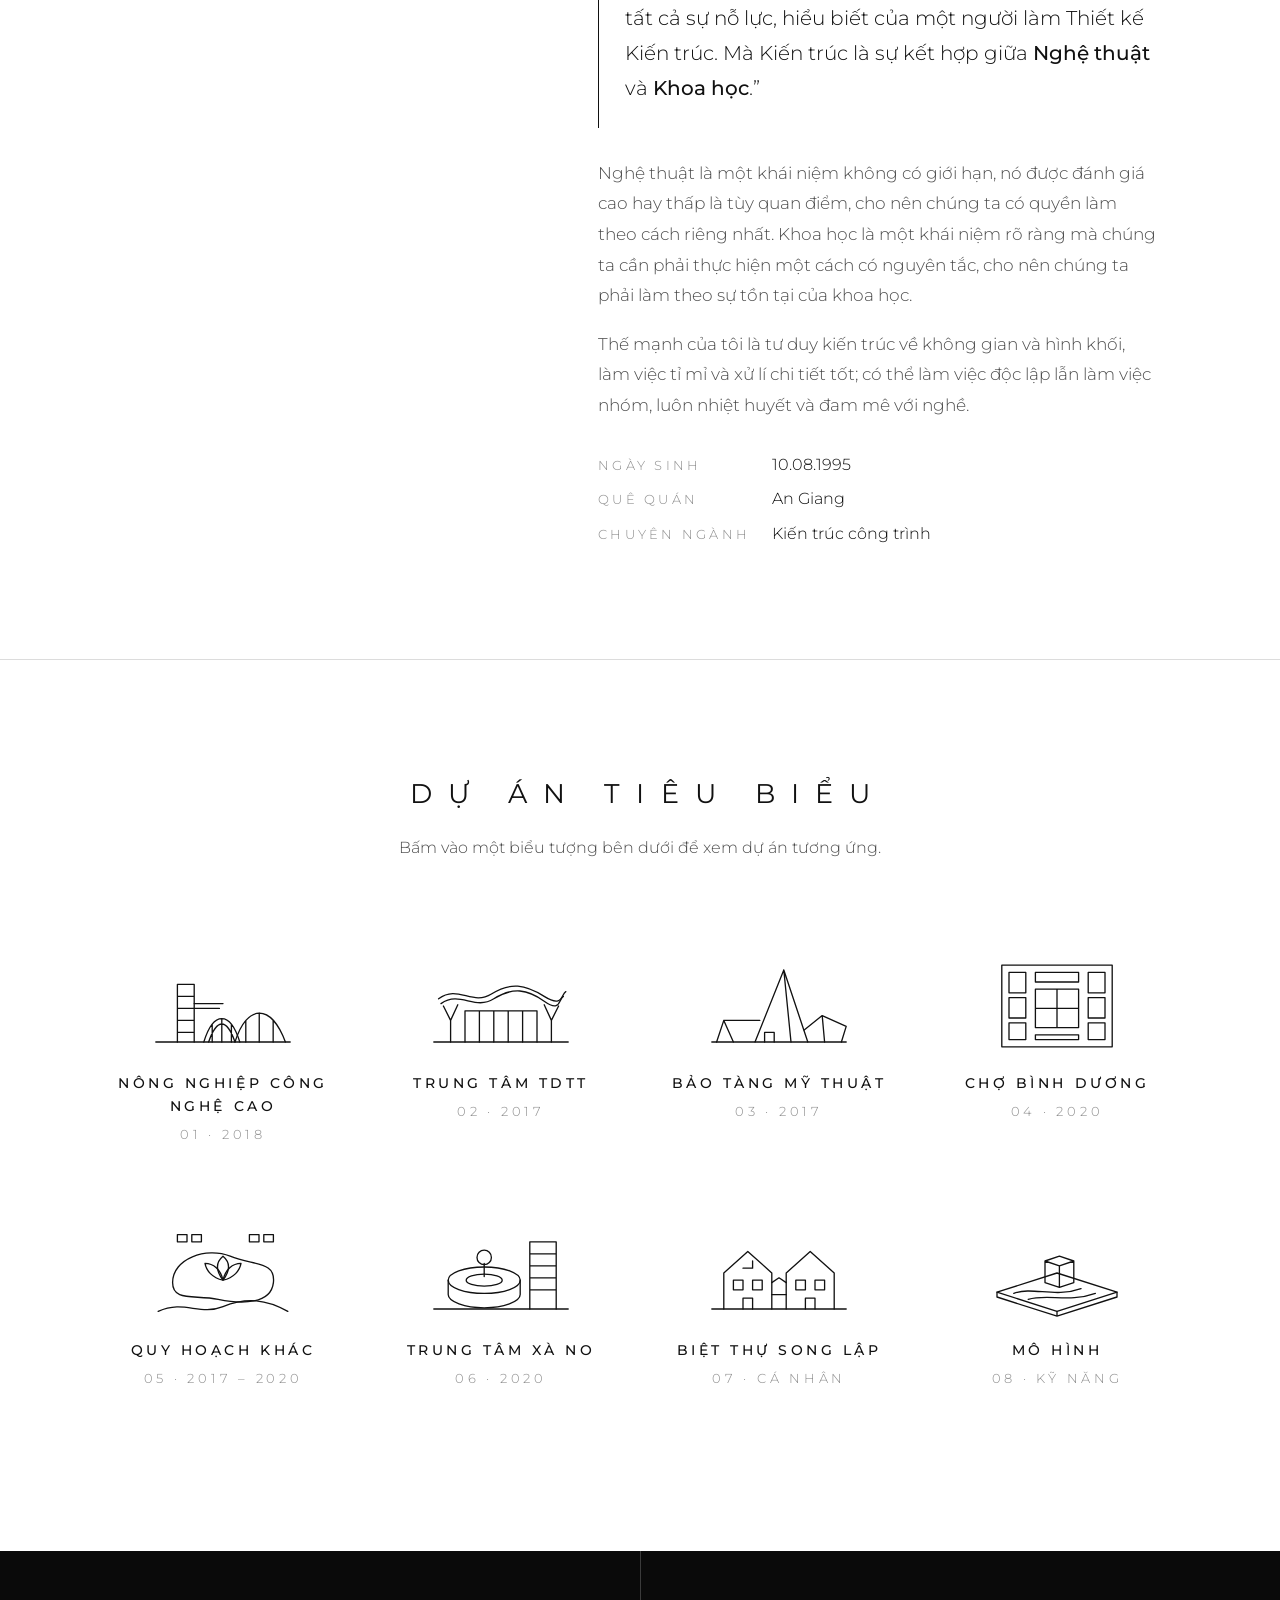
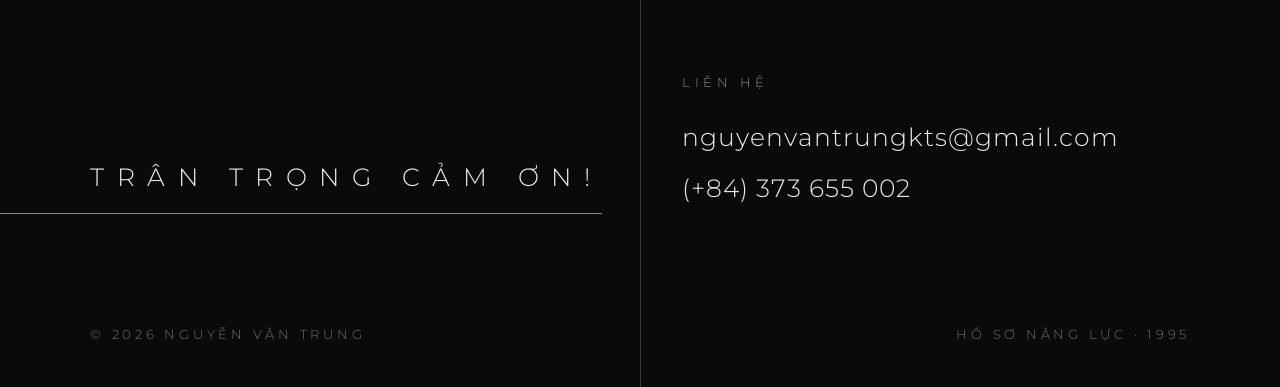
==== commit f3dfca4f: "Update HTML structure for 'van Trung' section" ====
--- a/index.html
+++ b/index.html
@@ -120,8 +120,8 @@
     <h2 class="sr">van Trung</h2>
     <div class="xword" aria-hidden="true">
       <!-- "van" cắt ở chữ N lớn, "Trung" cắt ở chữ U lớn -->
-      <div class="xr big"><span class="l"><i style="--d:.7s">v</i> <i style="--d:.8s">a</i></span><span class="c"><i style="--d:.2s">N</i></span><span class="r"></span></div>
-      <div class="xr big"><span class="l"><i style="--d:.95s">T</i> <i style="--d:1.05s">r</i></span><span class="c"><i style="--d:.4s">U</i></span><span class="r"><i style="--d:1.15s">n</i> <i style="--d:1.25s">g</i></span></div>
+      <div class="xr big"><span class="l"><i style="--d:.7s">v</i> <i style="--d:.8s">a</i></span><span class="c"><i style="--d:.2s">v</i></span><span class="r"></span></div>
+      <div class="xr big"><span class="l"><i style="--d:.95s">T</i> <i style="--d:1.05s">r</i></span><span class="c"><i style="--d:.4s">N</i></span><span class="r"><i style="--d:1.15s">n</i> <i style="--d:1.25s">g</i></span></div>
     </div>
 
     <a class="scroll-cue" href="#intro" aria-label="Cuộn xuống">
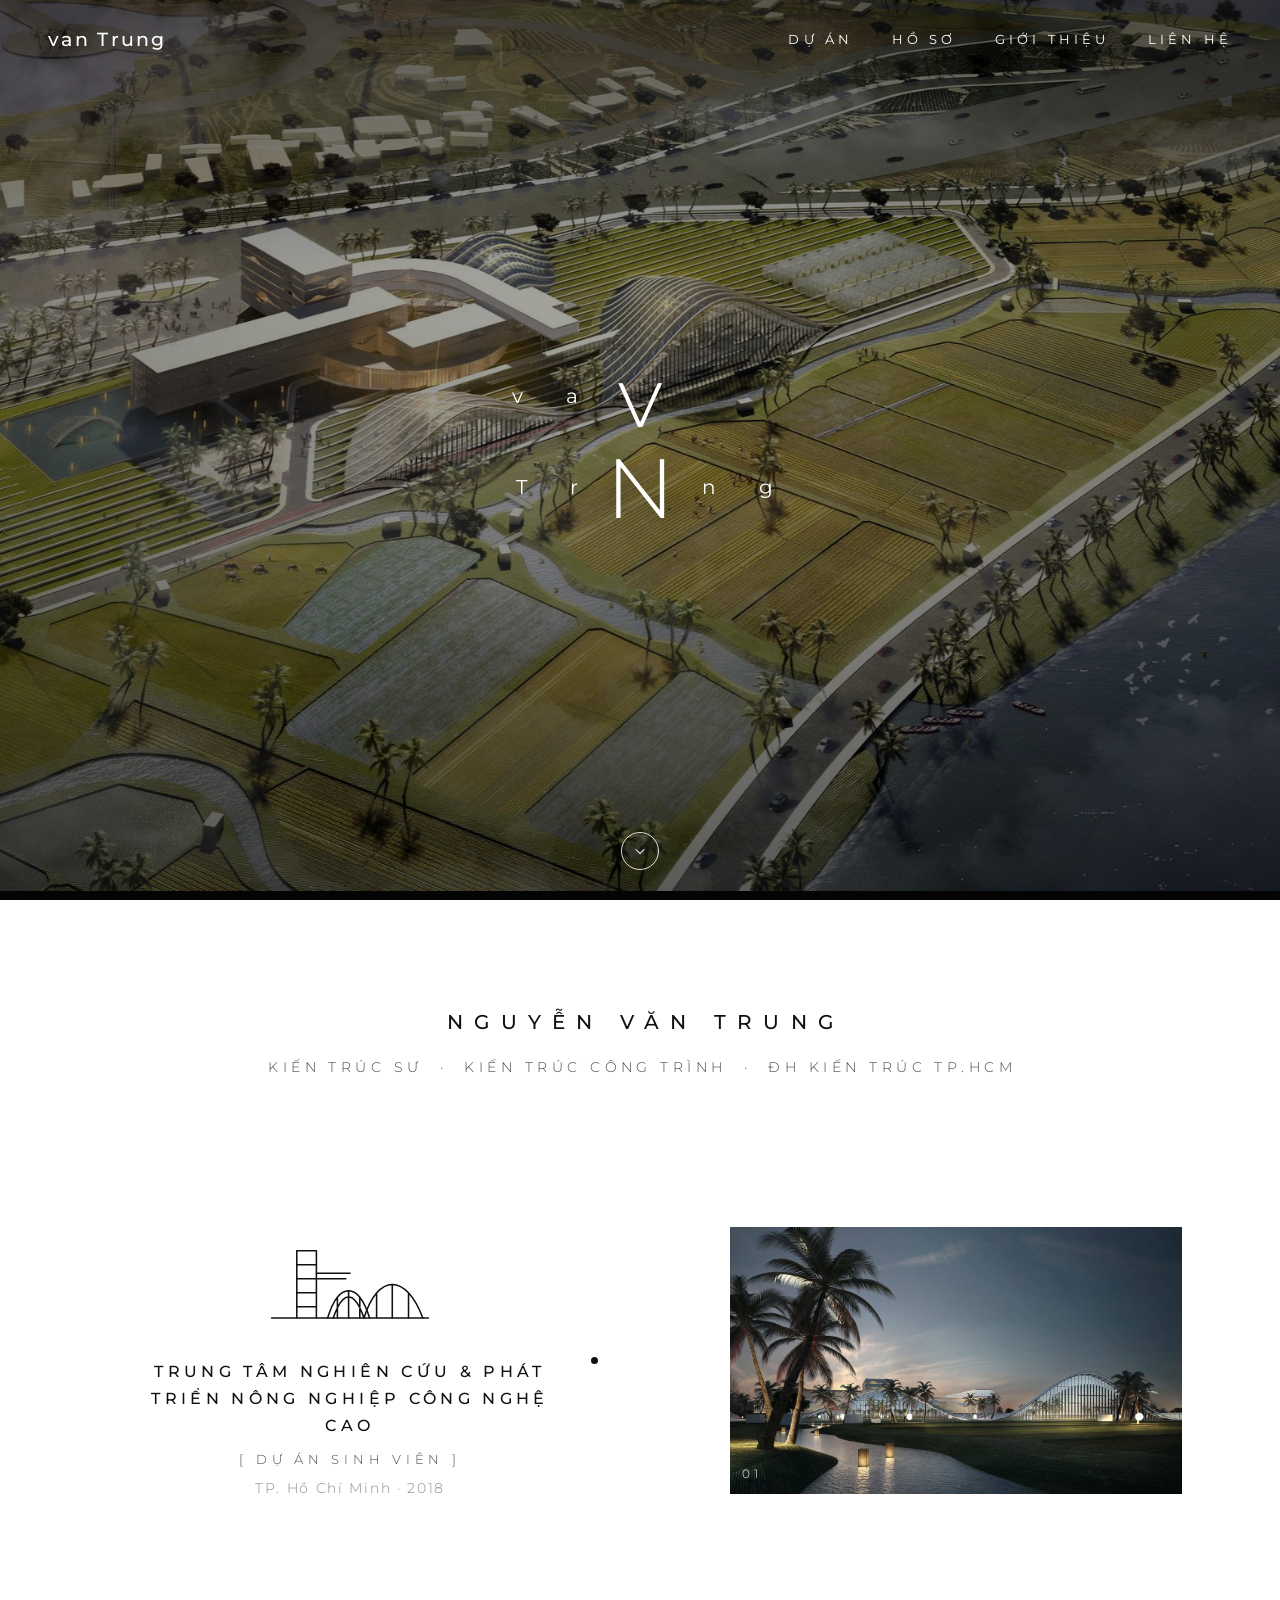
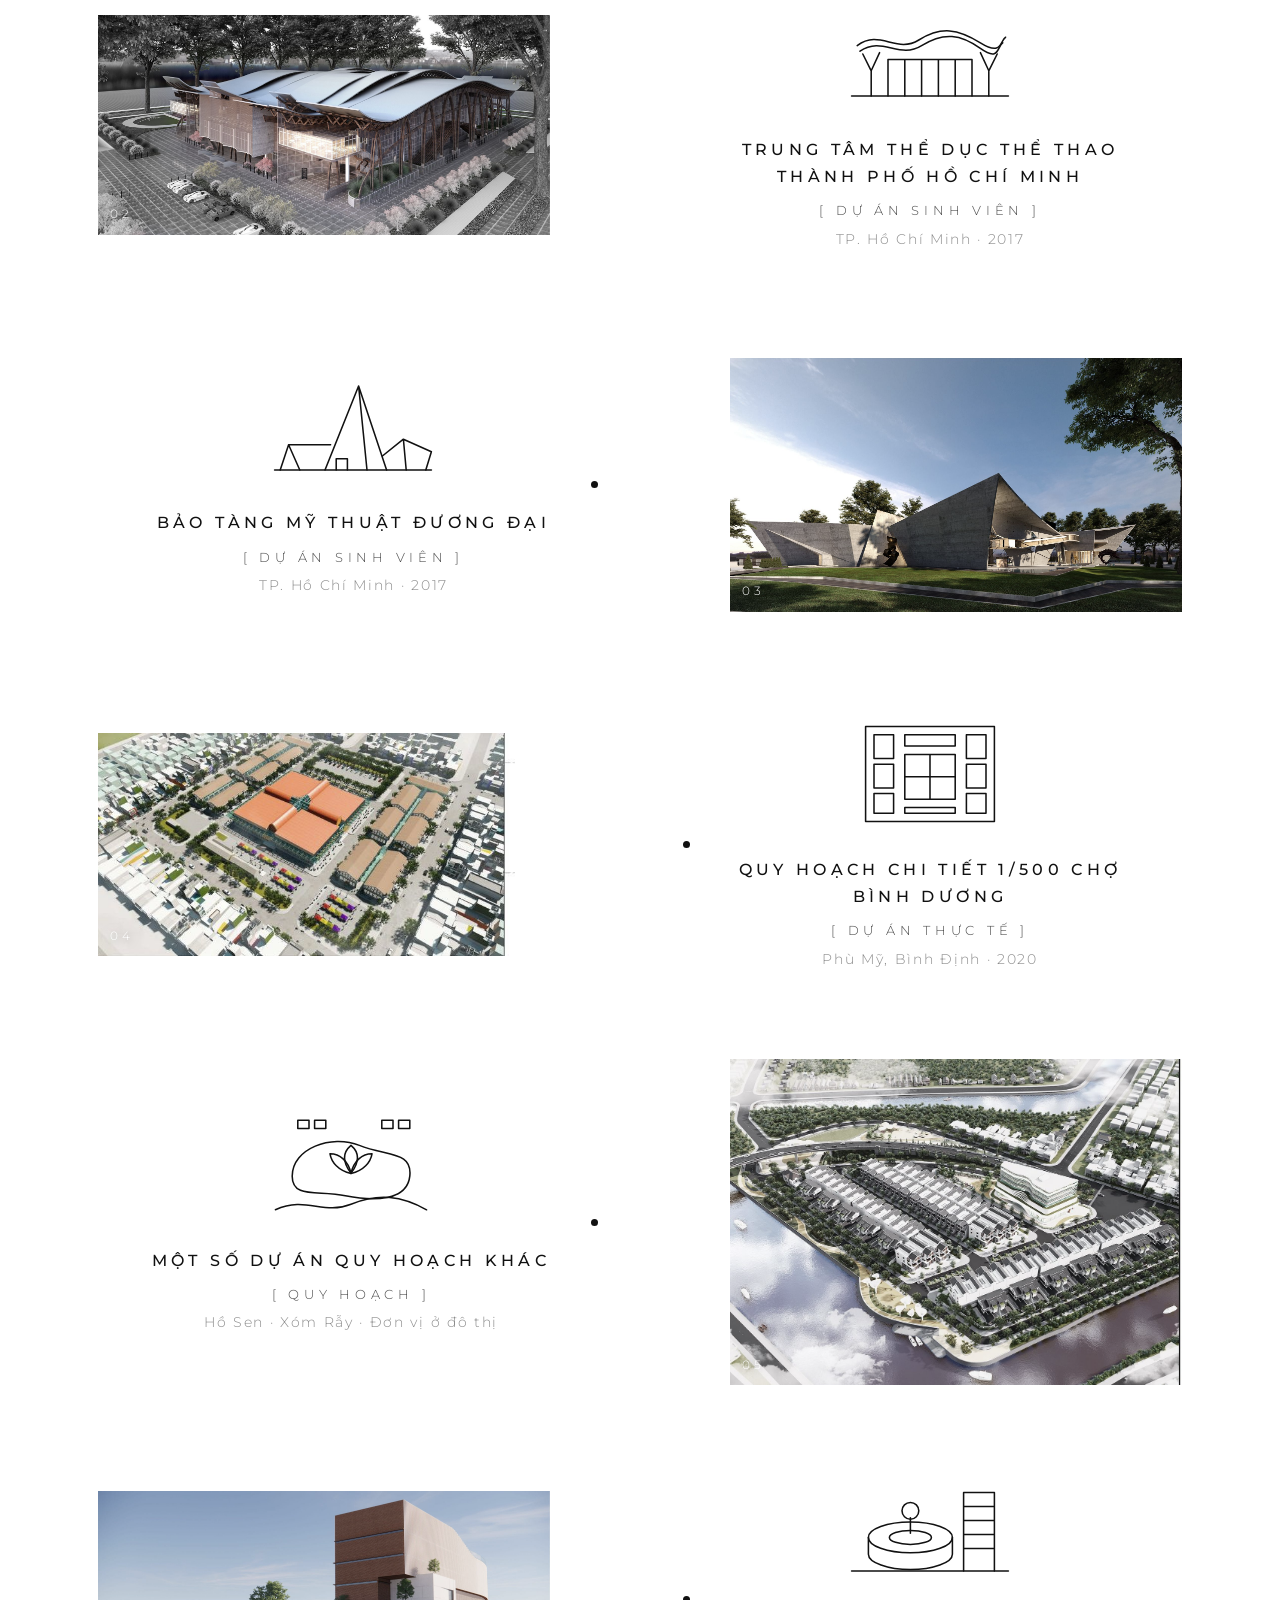
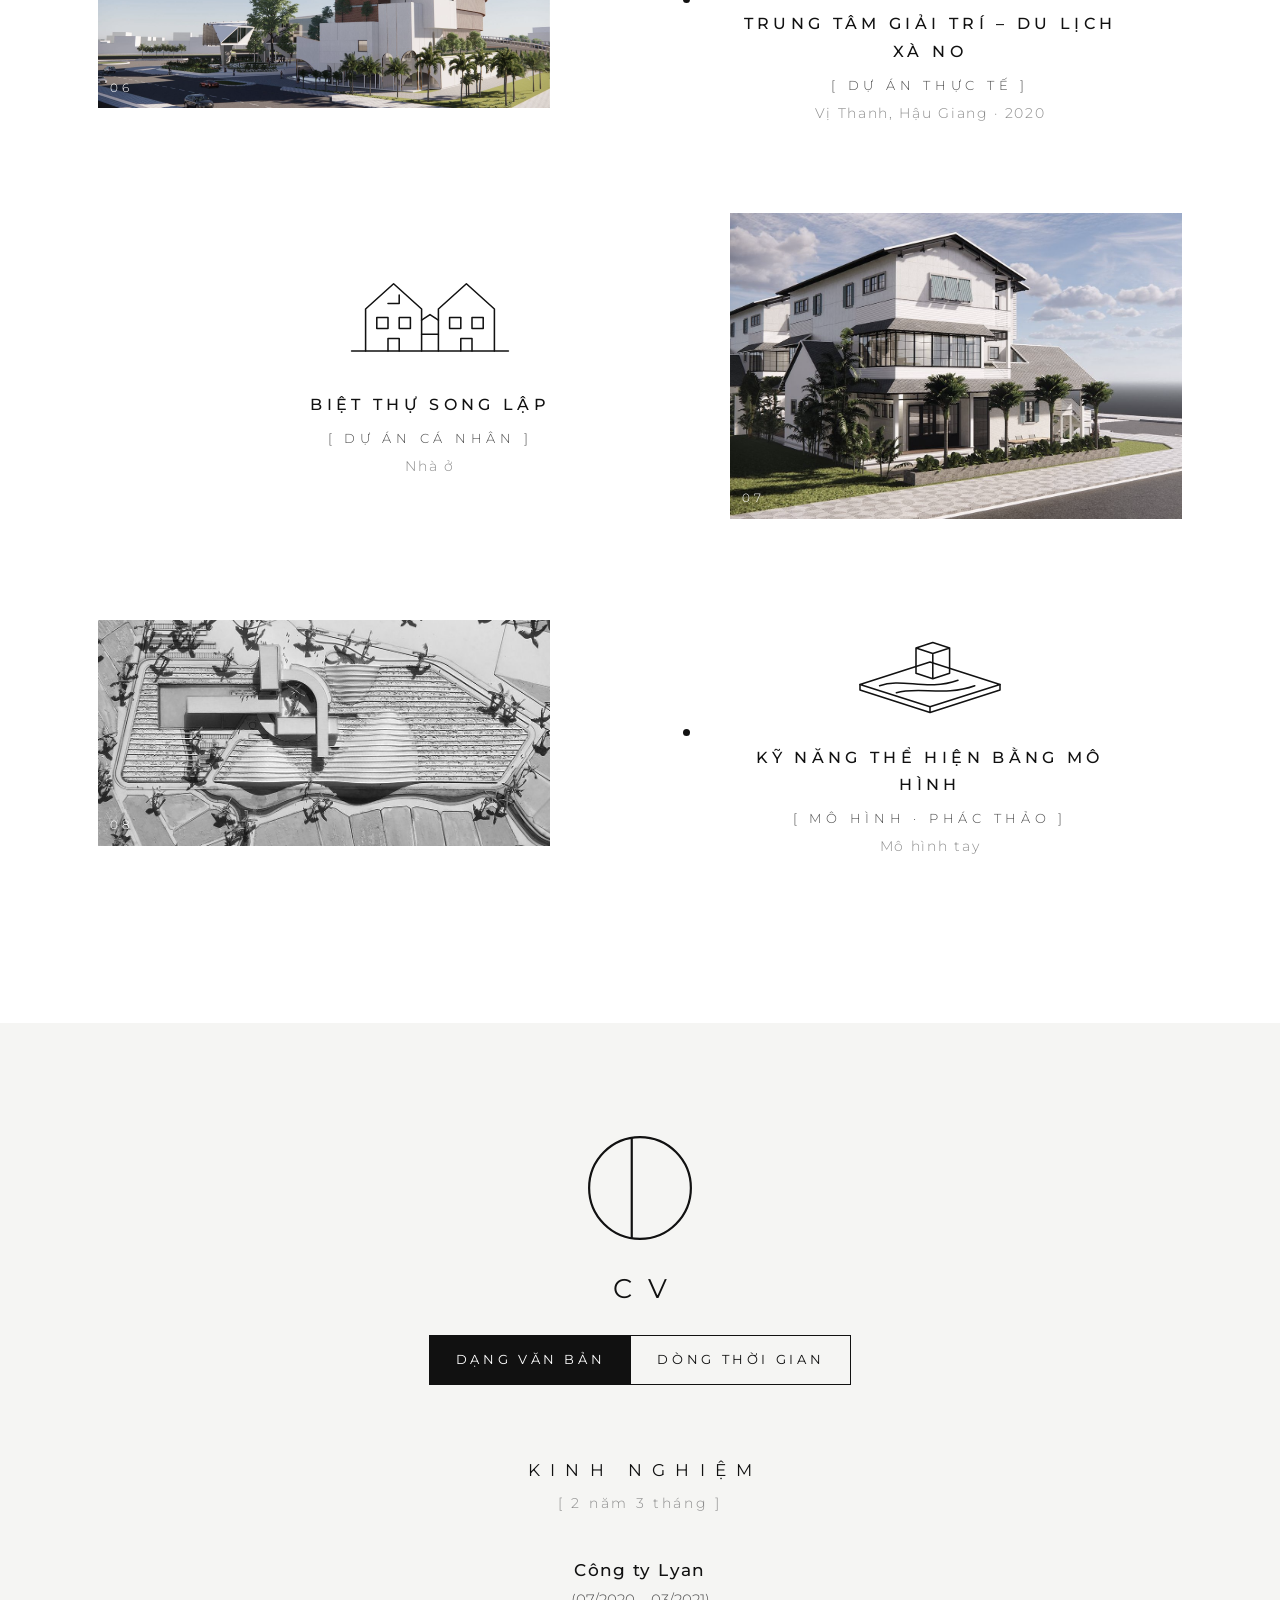
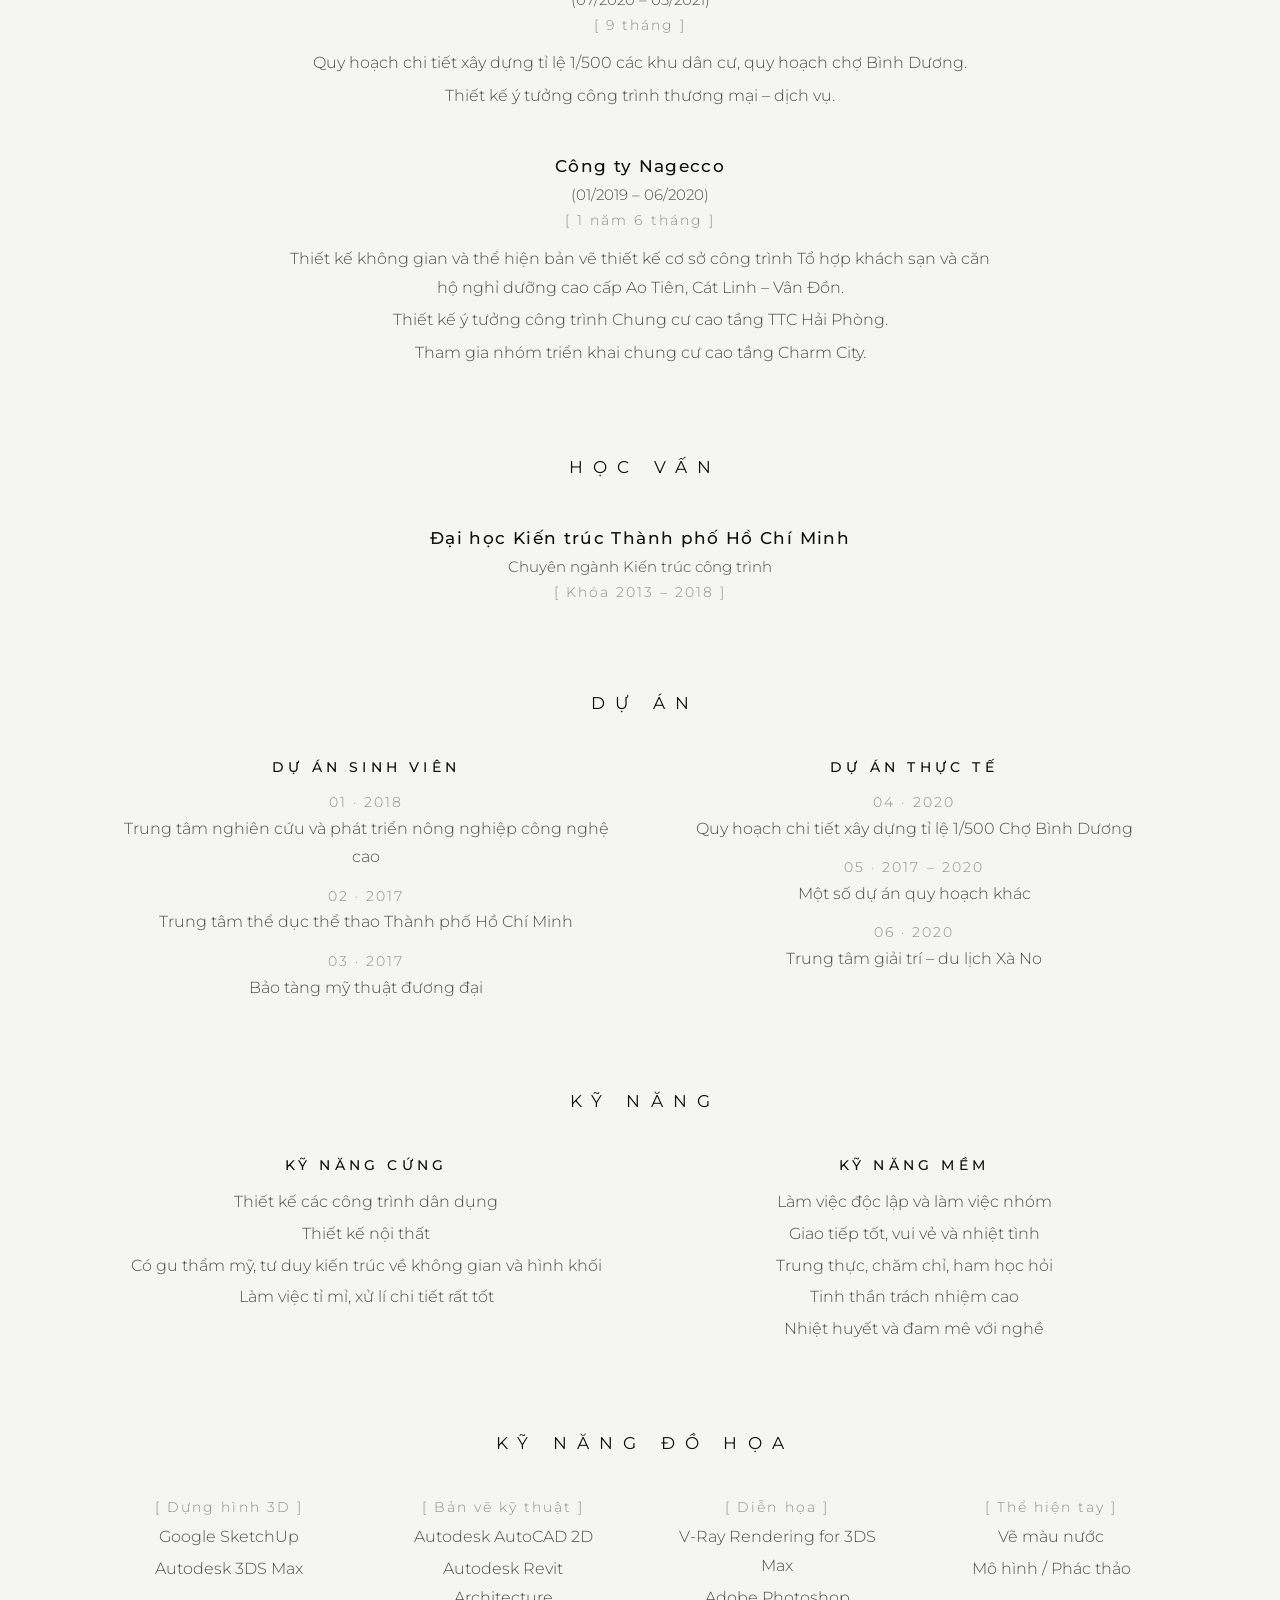
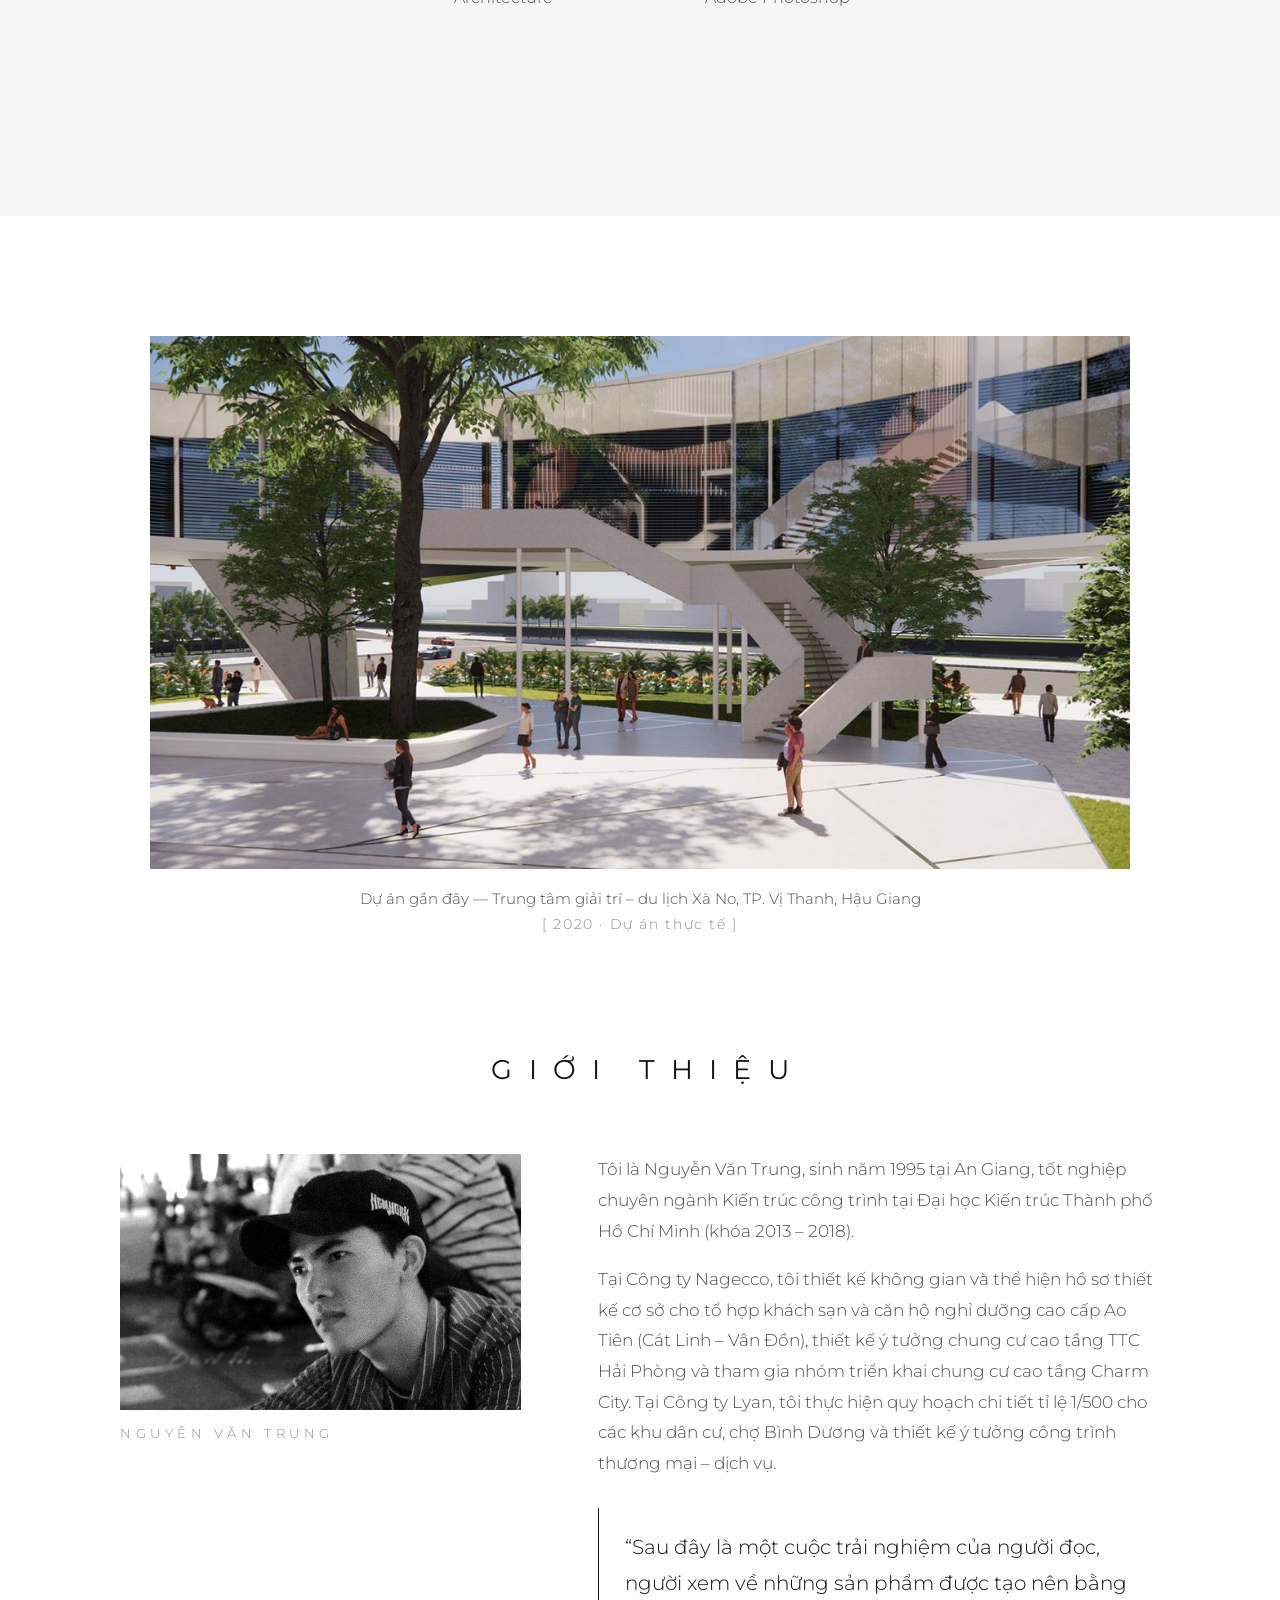
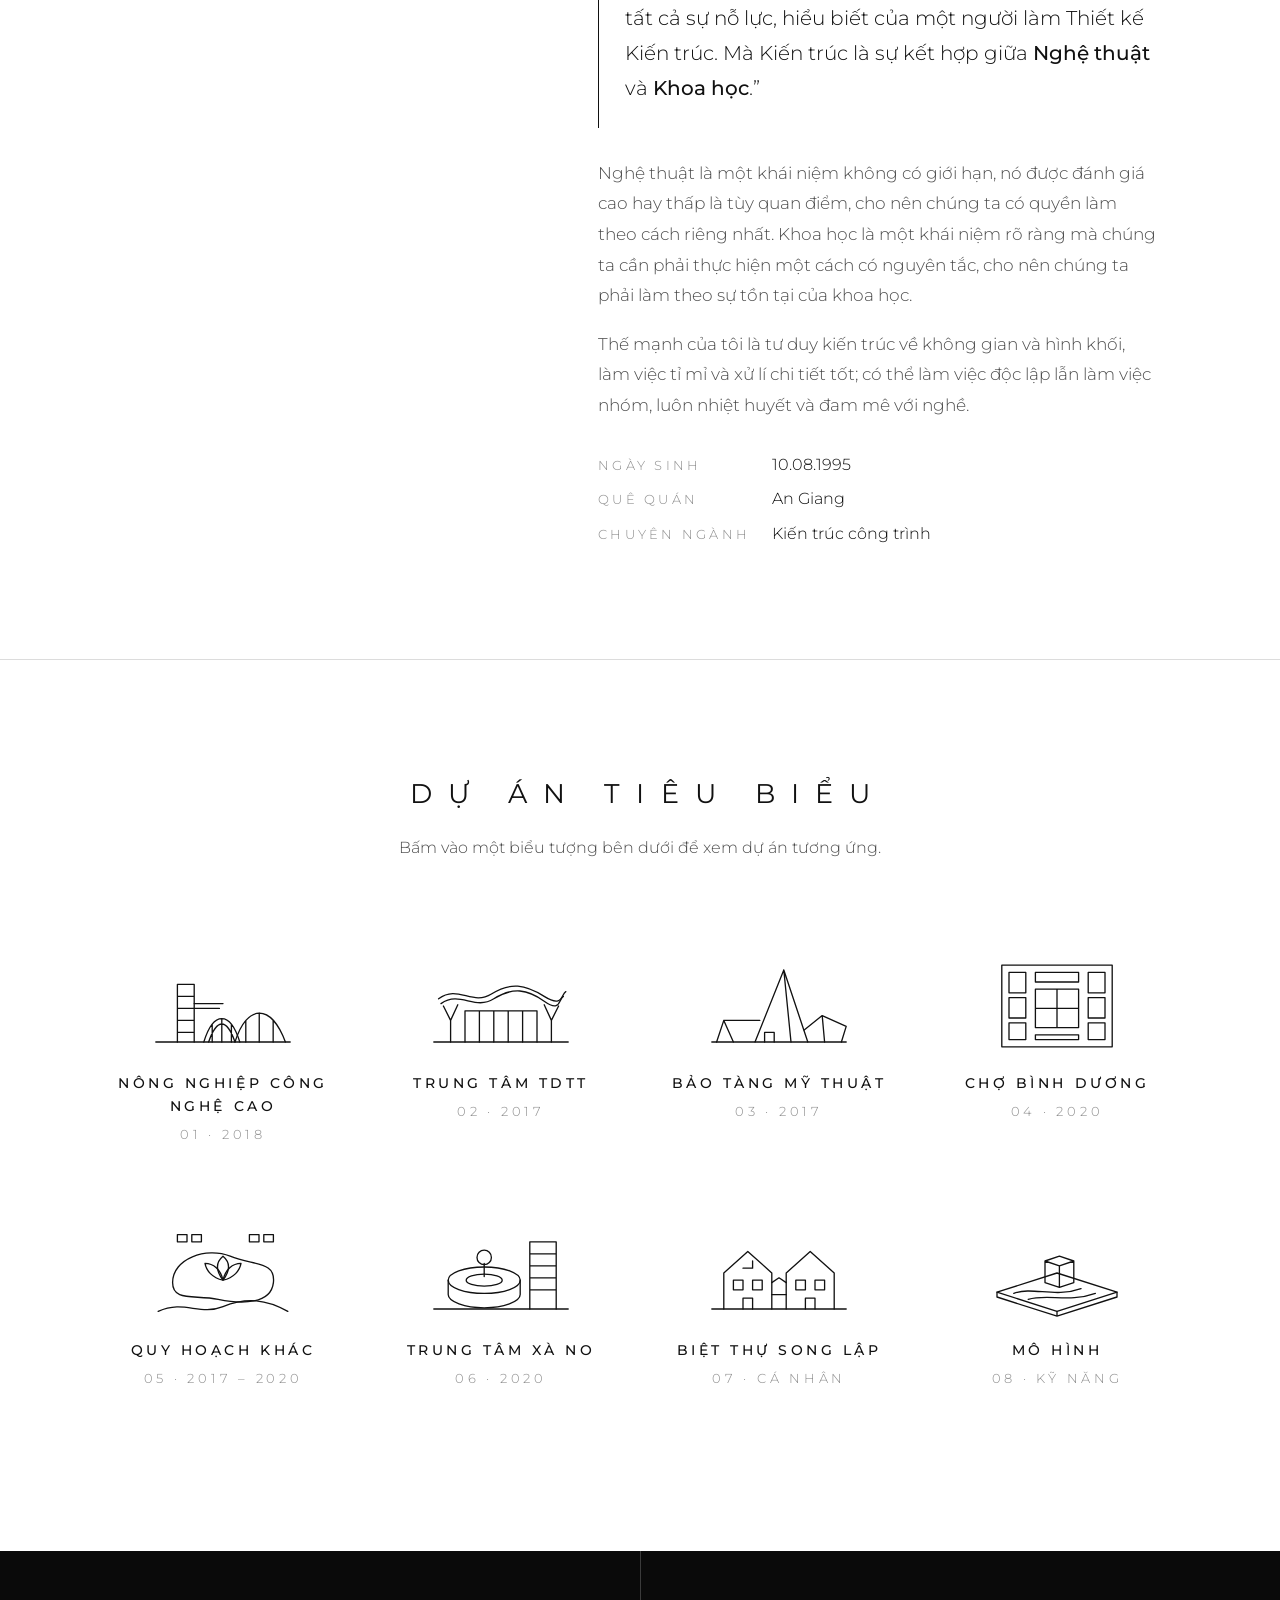
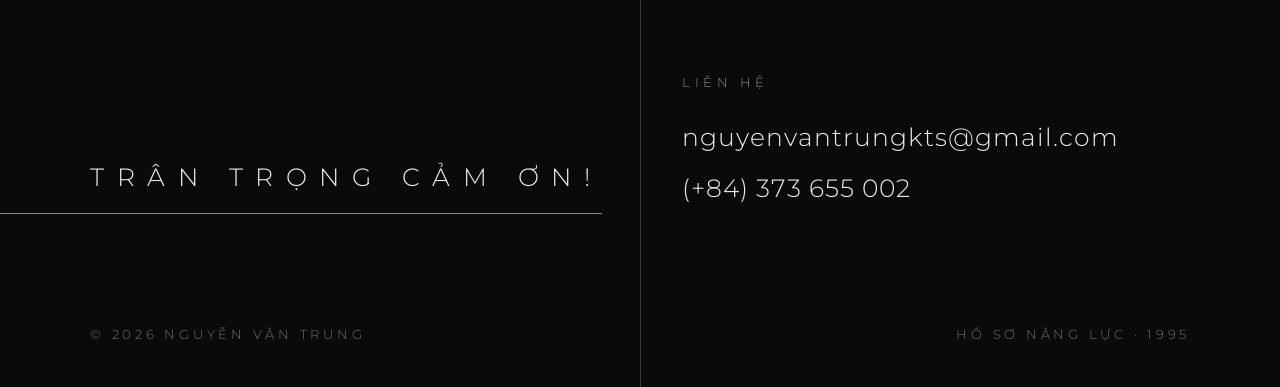
==== commit dbc9b647: "Add files via upload" ====
--- a/index.html
+++ b/index.html
@@ -110,11 +110,11 @@
   <!-- ===== HERO ===== -->
   <section class="hero" aria-label="Nguyễn Văn Trung">
     <div class="slides" id="slides">
-      <img class="slide on" src="assets/img/hero-aerial.jpg" alt="Phối cảnh tổng thể Trung tâm nghiên cứu nông nghiệp công nghệ cao" width="2200" height="1099">
-      <img class="slide" src="assets/img/p1-river.jpg" alt="" width="1200" height="711" loading="lazy">
-      <img class="slide" src="assets/img/p3-exterior.jpg" alt="" width="1800" height="1011" loading="lazy">
-      <img class="slide" src="assets/img/p6-persp.jpg" alt="" width="1800" height="867" loading="lazy">
-      <img class="slide" src="assets/img/p2-main.jpg" alt="" width="1800" height="874" loading="lazy">
+      <img data-k="h001" class="slide on" src="assets/img/hero-aerial.jpg" alt="Phối cảnh tổng thể Trung tâm nghiên cứu nông nghiệp công nghệ cao" width="2200" height="1099">
+      <img data-k="h002" class="slide" src="assets/img/p1-river.jpg" alt="" width="1200" height="711" loading="lazy">
+      <img data-k="h003" class="slide" src="assets/img/p3-exterior.jpg" alt="" width="1800" height="1011" loading="lazy">
+      <img data-k="h004" class="slide" src="assets/img/p6-persp.jpg" alt="" width="1800" height="867" loading="lazy">
+      <img data-k="h005" class="slide" src="assets/img/p2-main.jpg" alt="" width="1800" height="874" loading="lazy">
     </div>
 
     <h2 class="sr">van Trung</h2>
@@ -131,8 +131,8 @@
 
   <!-- ===== Tên & chuyên môn ===== -->
   <section class="intro" id="intro">
-    <h1 class="rv">Nguyễn Văn Trung</h1>
-    <p class="rv">Kiến trúc sư &nbsp;·&nbsp; Kiến trúc công trình &nbsp;·&nbsp; ĐH Kiến trúc TP.HCM</p>
+    <h1 data-k="h006" class="rv">Nguyễn Văn Trung</h1>
+    <p data-k="h007" class="rv">Kiến trúc sư &nbsp;·&nbsp; Kiến trúc công trình &nbsp;·&nbsp; ĐH Kiến trúc TP.HCM</p>
   </section>
 
   <!-- ===== Dự án: dải zig-zag ===== -->
@@ -150,89 +150,89 @@
     <article class="entry">
       <a class="info rv" href="du-an.html#du-an-01">
         <svg class="ic" viewBox="0 0 120 80"><use href="#ic-01"/></svg>
-        <h3>Trung tâm nghiên cứu &amp; phát triển nông nghiệp công nghệ cao</h3>
-        <p class="cat">[ Dự án sinh viên ]</p>
-        <p class="yr">TP. Hồ Chí Minh · 2018</p>
-      </a>
-      <span class="node"></span>
-      <a class="pic rv" href="du-an.html#du-an-01" tabindex="-1"><img src="assets/img/p1-river.jpg" alt="Trung tâm nghiên cứu nông nghiệp công nghệ cao lúc hoàng hôn" width="1200" height="711" loading="lazy"><span class="no">01</span></a>
+        <h3 data-k="h008">Trung tâm nghiên cứu &amp; phát triển nông nghiệp công nghệ cao</h3>
+        <p data-k="h009" class="cat">[ Dự án sinh viên ]</p>
+        <p data-k="h010" class="yr">TP. Hồ Chí Minh · 2018</p>
+      </a>
+      <span class="node"></span>
+      <a class="pic rv" href="du-an.html#du-an-01" tabindex="-1"><img data-k="h011" src="assets/img/p1-river.jpg" alt="Trung tâm nghiên cứu nông nghiệp công nghệ cao lúc hoàng hôn" width="1200" height="711" loading="lazy"><span class="no">01</span></a>
     </article>
 
     <article class="entry flip">
       <a class="info rv" href="du-an.html#du-an-02">
         <svg class="ic" viewBox="0 0 120 80"><use href="#ic-02"/></svg>
-        <h3>Trung tâm thể dục thể thao Thành phố Hồ Chí Minh</h3>
-        <p class="cat">[ Dự án sinh viên ]</p>
-        <p class="yr">TP. Hồ Chí Minh · 2017</p>
-      </a>
-      <span class="node"></span>
-      <a class="pic rv" href="du-an.html#du-an-02" tabindex="-1"><img src="assets/img/p2-main.jpg" alt="Phối cảnh Trung tâm thể dục thể thao" width="1800" height="874" loading="lazy"><span class="no">02</span></a>
+        <h3 data-k="h012">Trung tâm thể dục thể thao Thành phố Hồ Chí Minh</h3>
+        <p data-k="h013" class="cat">[ Dự án sinh viên ]</p>
+        <p data-k="h014" class="yr">TP. Hồ Chí Minh · 2017</p>
+      </a>
+      <span class="node"></span>
+      <a class="pic rv" href="du-an.html#du-an-02" tabindex="-1"><img data-k="h015" src="assets/img/p2-main.jpg" alt="Phối cảnh Trung tâm thể dục thể thao" width="1800" height="874" loading="lazy"><span class="no">02</span></a>
     </article>
 
     <article class="entry">
       <a class="info rv" href="du-an.html#du-an-03">
         <svg class="ic" viewBox="0 0 120 80"><use href="#ic-03"/></svg>
-        <h3>Bảo tàng mỹ thuật đương đại</h3>
-        <p class="cat">[ Dự án sinh viên ]</p>
-        <p class="yr">TP. Hồ Chí Minh · 2017</p>
-      </a>
-      <span class="node"></span>
-      <a class="pic rv" href="du-an.html#du-an-03" tabindex="-1"><img src="assets/img/p3-exterior.jpg" alt="Bảo tàng mỹ thuật đương đại — khối bê tông" width="1800" height="1011" loading="lazy"><span class="no">03</span></a>
+        <h3 data-k="h016">Bảo tàng mỹ thuật đương đại</h3>
+        <p data-k="h017" class="cat">[ Dự án sinh viên ]</p>
+        <p data-k="h018" class="yr">TP. Hồ Chí Minh · 2017</p>
+      </a>
+      <span class="node"></span>
+      <a class="pic rv" href="du-an.html#du-an-03" tabindex="-1"><img data-k="h019" src="assets/img/p3-exterior.jpg" alt="Bảo tàng mỹ thuật đương đại — khối bê tông" width="1800" height="1011" loading="lazy"><span class="no">03</span></a>
     </article>
 
     <article class="entry flip">
       <a class="info rv" href="du-an.html#du-an-04">
         <svg class="ic" viewBox="0 0 120 80"><use href="#ic-04"/></svg>
-        <h3>Quy hoạch chi tiết 1/500 Chợ Bình Dương</h3>
-        <p class="cat">[ Dự án thực tế ]</p>
-        <p class="yr">Phù Mỹ, Bình Định · 2020</p>
-      </a>
-      <span class="node"></span>
-      <a class="pic rv" href="du-an.html#du-an-04" tabindex="-1"><img src="assets/img/p4-aerial.jpg" alt="Phối cảnh Chợ Bình Dương" width="703" height="347" loading="lazy"><span class="no">04</span></a>
+        <h3 data-k="h020">Quy hoạch chi tiết 1/500 Chợ Bình Dương</h3>
+        <p data-k="h021" class="cat">[ Dự án thực tế ]</p>
+        <p data-k="h022" class="yr">Phù Mỹ, Bình Định · 2020</p>
+      </a>
+      <span class="node"></span>
+      <a class="pic rv" href="du-an.html#du-an-04" tabindex="-1"><img data-k="h023" src="assets/img/p4-aerial.jpg" alt="Phối cảnh Chợ Bình Dương" width="703" height="347" loading="lazy"><span class="no">04</span></a>
     </article>
 
     <article class="entry">
       <a class="info rv" href="du-an.html#du-an-05">
         <svg class="ic" viewBox="0 0 120 80"><use href="#ic-05"/></svg>
-        <h3>Một số dự án quy hoạch khác</h3>
-        <p class="cat">[ Quy hoạch ]</p>
-        <p class="yr">Hồ Sen · Xóm Rẫy · Đơn vị ở đô thị</p>
-      </a>
-      <span class="node"></span>
-      <a class="pic rv" href="du-an.html#du-an-05" tabindex="-1"><img src="assets/img/p5b-render.jpg" alt="Phối cảnh khu dân cư Xóm Rẫy" width="1200" height="867" loading="lazy"><span class="no">05</span></a>
+        <h3 data-k="h024">Một số dự án quy hoạch khác</h3>
+        <p data-k="h025" class="cat">[ Quy hoạch ]</p>
+        <p data-k="h026" class="yr">Hồ Sen · Xóm Rẫy · Đơn vị ở đô thị</p>
+      </a>
+      <span class="node"></span>
+      <a class="pic rv" href="du-an.html#du-an-05" tabindex="-1"><img data-k="h027" src="assets/img/p5b-render.jpg" alt="Phối cảnh khu dân cư Xóm Rẫy" width="1200" height="867" loading="lazy"><span class="no">05</span></a>
     </article>
 
     <article class="entry flip">
       <a class="info rv" href="du-an.html#du-an-06">
         <svg class="ic" viewBox="0 0 120 80"><use href="#ic-06"/></svg>
-        <h3>Trung tâm giải trí – du lịch Xà No</h3>
-        <p class="cat">[ Dự án thực tế ]</p>
-        <p class="yr">Vị Thanh, Hậu Giang · 2020</p>
-      </a>
-      <span class="node"></span>
-      <a class="pic rv" href="du-an.html#du-an-06" tabindex="-1"><img src="assets/img/p6-persp.jpg" alt="Phối cảnh Trung tâm giải trí Xà No" width="1800" height="867" loading="lazy"><span class="no">06</span></a>
+        <h3 data-k="h028">Trung tâm giải trí – du lịch Xà No</h3>
+        <p data-k="h029" class="cat">[ Dự án thực tế ]</p>
+        <p data-k="h030" class="yr">Vị Thanh, Hậu Giang · 2020</p>
+      </a>
+      <span class="node"></span>
+      <a class="pic rv" href="du-an.html#du-an-06" tabindex="-1"><img data-k="h031" src="assets/img/p6-persp.jpg" alt="Phối cảnh Trung tâm giải trí Xà No" width="1800" height="867" loading="lazy"><span class="no">06</span></a>
     </article>
 
     <article class="entry">
       <a class="info rv" href="du-an.html#du-an-07">
         <svg class="ic" viewBox="0 0 120 80"><use href="#ic-07"/></svg>
-        <h3>Biệt thự song lập</h3>
-        <p class="cat">[ Dự án cá nhân ]</p>
-        <p class="yr">Nhà ở</p>
-      </a>
-      <span class="node"></span>
-      <a class="pic rv" href="du-an.html#du-an-07" tabindex="-1"><img src="assets/img/v-villa.jpg" alt="Phối cảnh biệt thự song lập" width="1186" height="801" loading="lazy"><span class="no">07</span></a>
+        <h3 data-k="h032">Biệt thự song lập</h3>
+        <p data-k="h033" class="cat">[ Dự án cá nhân ]</p>
+        <p data-k="h034" class="yr">Nhà ở</p>
+      </a>
+      <span class="node"></span>
+      <a class="pic rv" href="du-an.html#du-an-07" tabindex="-1"><img data-k="h035" src="assets/img/v-villa.jpg" alt="Phối cảnh biệt thự song lập" width="1186" height="801" loading="lazy"><span class="no">07</span></a>
     </article>
 
     <article class="entry flip">
       <a class="info rv" href="du-an.html#du-an-08">
         <svg class="ic" viewBox="0 0 120 80"><use href="#ic-08"/></svg>
-        <h3>Kỹ năng thể hiện bằng mô hình</h3>
-        <p class="cat">[ Mô hình · Phác thảo ]</p>
-        <p class="yr">Mô hình tay</p>
-      </a>
-      <span class="node"></span>
-      <a class="pic rv" href="du-an.html#du-an-08" tabindex="-1"><img src="assets/img/m-model2.jpg" alt="Mô hình trắng của dự án" width="1000" height="501" loading="lazy"><span class="no">08</span></a>
+        <h3 data-k="h036">Kỹ năng thể hiện bằng mô hình</h3>
+        <p data-k="h037" class="cat">[ Mô hình · Phác thảo ]</p>
+        <p data-k="h038" class="yr">Mô hình tay</p>
+      </a>
+      <span class="node"></span>
+      <a class="pic rv" href="du-an.html#du-an-08" tabindex="-1"><img data-k="h039" src="assets/img/m-model2.jpg" alt="Mô hình trắng của dự án" width="1000" height="501" loading="lazy"><span class="no">08</span></a>
     </article>
   </section>
 
@@ -240,7 +240,7 @@
   <section class="cv" id="cv">
     <div class="cv-head">
       <svg class="mark rv" viewBox="0 0 40 40" aria-hidden="true"><use href="#mark"/></svg>
-      <h2 class="h-sp rv">CV</h2>
+      <h2 data-k="h040" class="h-sp rv">CV</h2>
       <div class="toggle rv" role="tablist" aria-label="Chế độ xem CV">
         <button role="tab" id="tab-text" aria-selected="true" aria-controls="view-text" data-view="text">Dạng văn bản</button>
         <button role="tab" id="tab-time" aria-selected="false" aria-controls="view-time" data-view="time">Dòng thời gian</button>
@@ -250,45 +250,45 @@
     <!-- Dạng văn bản -->
     <div class="cv-body" id="view-text" role="tabpanel" aria-labelledby="tab-text">
       <div class="cv-block rv">
-        <h3>Kinh nghiệm</h3>
-        <p class="dur">[ 2 năm 3 tháng ]</p>
+        <h3 data-k="h041">Kinh nghiệm</h3>
+        <p data-k="h042" class="dur">[ 2 năm 3 tháng ]</p>
 
         <div class="job">
-          <h4>Công ty Lyan</h4>
-          <p class="when">(07/2020 – 03/2021)</p>
-          <p class="dur">[ 9 tháng ]</p>
+          <h4 data-k="h043">Công ty Lyan</h4>
+          <p data-k="h044" class="when">(07/2020 – 03/2021)</p>
+          <p data-k="h045" class="dur">[ 9 tháng ]</p>
           <ul>
-            <li>Quy hoạch chi tiết xây dựng tỉ lệ 1/500 các khu dân cư, quy hoạch chợ Bình Dương.</li>
-            <li>Thiết kế ý tưởng công trình thương mại – dịch vụ.</li>
+            <li data-k="h046">Quy hoạch chi tiết xây dựng tỉ lệ 1/500 các khu dân cư, quy hoạch chợ Bình Dương.</li>
+            <li data-k="h047">Thiết kế ý tưởng công trình thương mại – dịch vụ.</li>
           </ul>
         </div>
 
         <div class="job">
-          <h4>Công ty Nagecco</h4>
-          <p class="when">(01/2019 – 06/2020)</p>
-          <p class="dur">[ 1 năm 6 tháng ]</p>
+          <h4 data-k="h048">Công ty Nagecco</h4>
+          <p data-k="h049" class="when">(01/2019 – 06/2020)</p>
+          <p data-k="h050" class="dur">[ 1 năm 6 tháng ]</p>
           <ul>
-            <li>Thiết kế không gian và thể hiện bản vẽ thiết kế cơ sở công trình Tổ hợp khách sạn và căn hộ nghỉ dưỡng cao cấp Ao Tiên, Cát Linh – Vân Đồn.</li>
-            <li>Thiết kế ý tưởng công trình Chung cư cao tầng TTC Hải Phòng.</li>
-            <li>Tham gia nhóm triển khai chung cư cao tầng Charm City.</li>
+            <li data-k="h051">Thiết kế không gian và thể hiện bản vẽ thiết kế cơ sở công trình Tổ hợp khách sạn và căn hộ nghỉ dưỡng cao cấp Ao Tiên, Cát Linh – Vân Đồn.</li>
+            <li data-k="h052">Thiết kế ý tưởng công trình Chung cư cao tầng TTC Hải Phòng.</li>
+            <li data-k="h053">Tham gia nhóm triển khai chung cư cao tầng Charm City.</li>
           </ul>
         </div>
       </div>
 
       <div class="cv-block rv">
-        <h3>Học vấn</h3>
+        <h3 data-k="h054">Học vấn</h3>
         <div class="job">
-          <h4>Đại học Kiến trúc Thành phố Hồ Chí Minh</h4>
-          <p class="when">Chuyên ngành Kiến trúc công trình</p>
-          <p class="dur">[ Khóa 2013 – 2018 ]</p>
+          <h4 data-k="h055">Đại học Kiến trúc Thành phố Hồ Chí Minh</h4>
+          <p data-k="h056" class="when">Chuyên ngành Kiến trúc công trình</p>
+          <p data-k="h057" class="dur">[ Khóa 2013 – 2018 ]</p>
         </div>
       </div>
 
       <div class="cv-block rv">
-        <h3>Dự án</h3>
+        <h3 data-k="h058">Dự án</h3>
         <div class="cols">
           <div>
-            <h4>Dự án sinh viên</h4>
+            <h4 data-k="h059">Dự án sinh viên</h4>
             <ul>
               <li><span class="yr-tag">01 · 2018</span>Trung tâm nghiên cứu và phát triển nông nghiệp công nghệ cao</li>
               <li><span class="yr-tag">02 · 2017</span>Trung tâm thể dục thể thao Thành phố Hồ Chí Minh</li>
@@ -296,7 +296,7 @@
             </ul>
           </div>
           <div>
-            <h4>Dự án thực tế</h4>
+            <h4 data-k="h060">Dự án thực tế</h4>
             <ul>
               <li><span class="yr-tag">04 · 2020</span>Quy hoạch chi tiết xây dựng tỉ lệ 1/500 Chợ Bình Dương</li>
               <li><span class="yr-tag">05 · 2017 – 2020</span>Một số dự án quy hoạch khác</li>
@@ -307,37 +307,37 @@
       </div>
 
       <div class="cv-block rv">
-        <h3>Kỹ năng</h3>
+        <h3 data-k="h061">Kỹ năng</h3>
         <div class="cols">
           <div>
-            <h4>Kỹ năng cứng</h4>
+            <h4 data-k="h062">Kỹ năng cứng</h4>
             <ul class="tight">
-              <li>Thiết kế các công trình dân dụng</li>
-              <li>Thiết kế nội thất</li>
-              <li>Có gu thẩm mỹ, tư duy kiến trúc về không gian và hình khối</li>
-              <li>Làm việc tỉ mỉ, xử lí chi tiết rất tốt</li>
+              <li data-k="h063">Thiết kế các công trình dân dụng</li>
+              <li data-k="h064">Thiết kế nội thất</li>
+              <li data-k="h065">Có gu thẩm mỹ, tư duy kiến trúc về không gian và hình khối</li>
+              <li data-k="h066">Làm việc tỉ mỉ, xử lí chi tiết rất tốt</li>
             </ul>
           </div>
           <div>
-            <h4>Kỹ năng mềm</h4>
+            <h4 data-k="h067">Kỹ năng mềm</h4>
             <ul class="tight">
-              <li>Làm việc độc lập và làm việc nhóm</li>
-              <li>Giao tiếp tốt, vui vẻ và nhiệt tình</li>
-              <li>Trung thực, chăm chỉ, ham học hỏi</li>
-              <li>Tinh thần trách nhiệm cao</li>
-              <li>Nhiệt huyết và đam mê với nghề</li>
+              <li data-k="h068">Làm việc độc lập và làm việc nhóm</li>
+              <li data-k="h069">Giao tiếp tốt, vui vẻ và nhiệt tình</li>
+              <li data-k="h070">Trung thực, chăm chỉ, ham học hỏi</li>
+              <li data-k="h071">Tinh thần trách nhiệm cao</li>
+              <li data-k="h072">Nhiệt huyết và đam mê với nghề</li>
             </ul>
           </div>
         </div>
       </div>
 
       <div class="cv-block rv">
-        <h3>Kỹ năng đồ họa</h3>
+        <h3 data-k="h073">Kỹ năng đồ họa</h3>
         <div class="cols" style="--n:4">
-          <div><p class="grp">[ Dựng hình 3D ]</p><ul class="tight"><li>Google SketchUp</li><li>Autodesk 3DS Max</li></ul></div>
-          <div><p class="grp">[ Bản vẽ kỹ thuật ]</p><ul class="tight"><li>Autodesk AutoCAD 2D</li><li>Autodesk Revit Architecture</li></ul></div>
-          <div><p class="grp">[ Diễn họa ]</p><ul class="tight"><li>V-Ray Rendering for 3DS Max</li><li>Adobe Photoshop</li></ul></div>
-          <div><p class="grp">[ Thể hiện tay ]</p><ul class="tight"><li>Vẽ màu nước</li><li>Mô hình / Phác thảo</li></ul></div>
+          <div><p data-k="h074" class="grp">[ Dựng hình 3D ]</p><ul class="tight"><li data-k="h075">Google SketchUp</li><li data-k="h076">Autodesk 3DS Max</li></ul></div>
+          <div><p data-k="h077" class="grp">[ Bản vẽ kỹ thuật ]</p><ul class="tight"><li data-k="h078">Autodesk AutoCAD 2D</li><li data-k="h079">Autodesk Revit Architecture</li></ul></div>
+          <div><p data-k="h080" class="grp">[ Diễn họa ]</p><ul class="tight"><li data-k="h081">V-Ray Rendering for 3DS Max</li><li data-k="h082">Adobe Photoshop</li></ul></div>
+          <div><p data-k="h083" class="grp">[ Thể hiện tay ]</p><ul class="tight"><li data-k="h084">Vẽ màu nước</li><li data-k="h085">Mô hình / Phác thảo</li></ul></div>
         </div>
       </div>
     </div>
@@ -345,12 +345,12 @@
     <!-- Dòng thời gian -->
     <div id="view-time" role="tabpanel" aria-labelledby="tab-time" hidden>
       <ol class="tl">
-        <li><span class="d">2013</span><div class="b"><h4>Đại học Kiến trúc TP. Hồ Chí Minh</h4><p>Bắt đầu theo học chuyên ngành Kiến trúc công trình.</p></div></li>
-        <li><span class="d">2017</span><div class="b"><h4>Dự án sinh viên</h4><p>Trung tâm thể dục thể thao TP.HCM · Bảo tàng mỹ thuật đương đại · Quy hoạch đơn vị ở đô thị.</p></div></li>
-        <li><span class="d">2018</span><div class="b"><h4>Tốt nghiệp</h4><p>Dự án Trung tâm nghiên cứu và phát triển nông nghiệp công nghệ cao.</p></div></li>
-        <li><span class="d">01 / 2019</span><div class="b"><h4>Công ty Nagecco</h4><p>Tổ hợp khách sạn – căn hộ nghỉ dưỡng Ao Tiên · Chung cư TTC Hải Phòng · Charm City.</p><p class="dur">[ 01/2019 – 06/2020 · 1 năm 6 tháng ]</p></div></li>
-        <li><span class="d">2020</span><div class="b"><h4>Dự án thực tế</h4><p>Chợ Bình Dương · Khu văn hóa du lịch Hồ Sen · Khu dân cư Xóm Rẫy · Trung tâm giải trí Xà No.</p></div></li>
-        <li><span class="d">07 / 2020</span><div class="b"><h4>Công ty Lyan</h4><p>Quy hoạch chi tiết 1/500 các khu dân cư, chợ Bình Dương · Ý tưởng công trình thương mại – dịch vụ.</p><p class="dur">[ 07/2020 – 03/2021 · 9 tháng ]</p></div></li>
+        <li><span class="d">2013</span><div class="b"><h4 data-k="h086">Đại học Kiến trúc TP. Hồ Chí Minh</h4><p data-k="h087">Bắt đầu theo học chuyên ngành Kiến trúc công trình.</p></div></li>
+        <li><span class="d">2017</span><div class="b"><h4 data-k="h088">Dự án sinh viên</h4><p data-k="h089">Trung tâm thể dục thể thao TP.HCM · Bảo tàng mỹ thuật đương đại · Quy hoạch đơn vị ở đô thị.</p></div></li>
+        <li><span class="d">2018</span><div class="b"><h4 data-k="h090">Tốt nghiệp</h4><p data-k="h091">Dự án Trung tâm nghiên cứu và phát triển nông nghiệp công nghệ cao.</p></div></li>
+        <li><span class="d">01 / 2019</span><div class="b"><h4 data-k="h092">Công ty Nagecco</h4><p data-k="h093">Tổ hợp khách sạn – căn hộ nghỉ dưỡng Ao Tiên · Chung cư TTC Hải Phòng · Charm City.</p><p data-k="h094" class="dur">[ 01/2019 – 06/2020 · 1 năm 6 tháng ]</p></div></li>
+        <li><span class="d">2020</span><div class="b"><h4 data-k="h095">Dự án thực tế</h4><p data-k="h096">Chợ Bình Dương · Khu văn hóa du lịch Hồ Sen · Khu dân cư Xóm Rẫy · Trung tâm giải trí Xà No.</p></div></li>
+        <li><span class="d">07 / 2020</span><div class="b"><h4 data-k="h097">Công ty Lyan</h4><p data-k="h098">Quy hoạch chi tiết 1/500 các khu dân cư, chợ Bình Dương · Ý tưởng công trình thương mại – dịch vụ.</p><p data-k="h099" class="dur">[ 07/2020 – 03/2021 · 9 tháng ]</p></div></li>
       </ol>
     </div>
   </section>
@@ -358,24 +358,24 @@
   <!-- ===== Giới thiệu ===== -->
   <section class="about" id="gioi-thieu">
     <figure class="recent rv">
-      <img src="assets/img/p6-plaza.jpg" alt="Quảng trường Trung tâm giải trí – du lịch Xà No" width="1200" height="652" loading="lazy">
+      <img data-k="h100" src="assets/img/p6-plaza.jpg" alt="Quảng trường Trung tâm giải trí – du lịch Xà No" width="1200" height="652" loading="lazy">
       <figcaption>Dự án gần đây — Trung tâm giải trí – du lịch Xà No, TP. Vị Thanh, Hậu Giang
         <span>[ 2020 · Dự án thực tế ]</span></figcaption>
     </figure>
 
-    <h2 class="h-sp rv">Giới thiệu</h2>
+    <h2 data-k="h101" class="h-sp rv">Giới thiệu</h2>
 
     <div class="about-grid">
       <figure class="rv">
-        <img src="assets/img/portrait.jpg" alt="Chân dung Nguyễn Văn Trung" width="793" height="505" loading="lazy">
-        <figcaption>Nguyễn Văn Trung</figcaption>
+        <img data-k="h102" src="assets/img/portrait.jpg" alt="Chân dung Nguyễn Văn Trung" width="793" height="505" loading="lazy">
+        <figcaption data-k="h103">Nguyễn Văn Trung</figcaption>
       </figure>
       <div class="about-text rv">
-        <p>Tôi là Nguyễn Văn Trung, sinh năm 1995 tại An Giang, tốt nghiệp chuyên ngành Kiến trúc công trình tại Đại học Kiến trúc Thành phố Hồ Chí Minh (khóa 2013 – 2018).</p>
-        <p>Tại Công ty Nagecco, tôi thiết kế không gian và thể hiện hồ sơ thiết kế cơ sở cho tổ hợp khách sạn và căn hộ nghỉ dưỡng cao cấp Ao Tiên (Cát Linh – Vân Đồn), thiết kế ý tưởng chung cư cao tầng TTC Hải Phòng và tham gia nhóm triển khai chung cư cao tầng Charm City. Tại Công ty Lyan, tôi thực hiện quy hoạch chi tiết tỉ lệ 1/500 cho các khu dân cư, chợ Bình Dương và thiết kế ý tưởng công trình thương mại – dịch vụ.</p>
+        <p data-k="h104">Tôi là Nguyễn Văn Trung, sinh năm 1995 tại An Giang, tốt nghiệp chuyên ngành Kiến trúc công trình tại Đại học Kiến trúc Thành phố Hồ Chí Minh (khóa 2013 – 2018).</p>
+        <p data-k="h105">Tại Công ty Nagecco, tôi thiết kế không gian và thể hiện hồ sơ thiết kế cơ sở cho tổ hợp khách sạn và căn hộ nghỉ dưỡng cao cấp Ao Tiên (Cát Linh – Vân Đồn), thiết kế ý tưởng chung cư cao tầng TTC Hải Phòng và tham gia nhóm triển khai chung cư cao tầng Charm City. Tại Công ty Lyan, tôi thực hiện quy hoạch chi tiết tỉ lệ 1/500 cho các khu dân cư, chợ Bình Dương và thiết kế ý tưởng công trình thương mại – dịch vụ.</p>
         <blockquote>“Sau đây là một cuộc trải nghiệm của người đọc, người xem về những sản phẩm được tạo nên bằng tất cả sự nỗ lực, hiểu biết của một người làm Thiết kế Kiến trúc. Mà Kiến trúc là sự kết hợp giữa <b>Nghệ thuật</b> và <b>Khoa học</b>.”</blockquote>
-        <p>Nghệ thuật là một khái niệm không có giới hạn, nó được đánh giá cao hay thấp là tùy quan điểm, cho nên chúng ta có quyền làm theo cách riêng nhất. Khoa học là một khái niệm rõ ràng mà chúng ta cần phải thực hiện một cách có nguyên tắc, cho nên chúng ta phải làm theo sự tồn tại của khoa học.</p>
-        <p>Thế mạnh của tôi là tư duy kiến trúc về không gian và hình khối, làm việc tỉ mỉ và xử lí chi tiết tốt; có thể làm việc độc lập lẫn làm việc nhóm, luôn nhiệt huyết và đam mê với nghề.</p>
+        <p data-k="h106">Nghệ thuật là một khái niệm không có giới hạn, nó được đánh giá cao hay thấp là tùy quan điểm, cho nên chúng ta có quyền làm theo cách riêng nhất. Khoa học là một khái niệm rõ ràng mà chúng ta cần phải thực hiện một cách có nguyên tắc, cho nên chúng ta phải làm theo sự tồn tại của khoa học.</p>
+        <p data-k="h107">Thế mạnh của tôi là tư duy kiến trúc về không gian và hình khối, làm việc tỉ mỉ và xử lí chi tiết tốt; có thể làm việc độc lập lẫn làm việc nhóm, luôn nhiệt huyết và đam mê với nghề.</p>
         <dl class="facts">
           <dt>Ngày sinh</dt><dd>10.08.1995</dd>
           <dt>Quê quán</dt><dd>An Giang</dd>
@@ -387,8 +387,8 @@
 
   <!-- ===== Dự án tiêu biểu ===== -->
   <section class="featured" id="tieu-bieu">
-    <h2 class="h-sp rv">Dự án tiêu biểu</h2>
-    <p class="rv">Bấm vào một biểu tượng bên dưới để xem dự án tương ứng.</p>
+    <h2 data-k="h108" class="h-sp rv">Dự án tiêu biểu</h2>
+    <p data-k="h109" class="rv">Bấm vào một biểu tượng bên dưới để xem dự án tương ứng.</p>
     <div class="feat-grid">
       <a class="feat rv" href="du-an.html#du-an-01"><svg class="ic" viewBox="0 0 120 80"><use href="#ic-01"/></svg><b>Nông nghiệp công nghệ cao</b><span>01 · 2018</span></a>
       <a class="feat rv" href="du-an.html#du-an-02"><svg class="ic" viewBox="0 0 120 80"><use href="#ic-02"/></svg><b>Trung tâm TDTT</b><span>02 · 2017</span></a>
@@ -406,17 +406,18 @@
 <footer class="foot" id="lien-he">
   <div class="foot-in">
     <div class="thanks rv">
-      <h2>Trân trọng cảm ơn!</h2>
+      <h2 data-k="h110">Trân trọng cảm ơn!</h2>
     </div>
     <div class="contact rv">
-      <p>Liên hệ</p>
-      <a href="mailto:nguyenvantrungkts@gmail.com">nguyenvantrungkts@gmail.com</a>
-      <a href="tel:+84373655002">(+84) 373 655 002</a>
+      <p data-k="h111">Liên hệ</p>
+      <a data-k="email" data-kind="mail" href="mailto:nguyenvantrungkts@gmail.com">nguyenvantrungkts@gmail.com</a>
+      <a data-k="phone" data-kind="tel" href="tel:+84373655002">(+84) 373 655 002</a>
     </div>
   </div>
   <div class="copy"><span>© 2026 Nguyễn Văn Trung</span><span>Hồ sơ năng lực · 1995</span></div>
 </footer>
 
+<script src="assets/js/content.js" data-src="data/home.json"></script>
 <script src="assets/js/home.js"></script>
 </body>
 </html>
